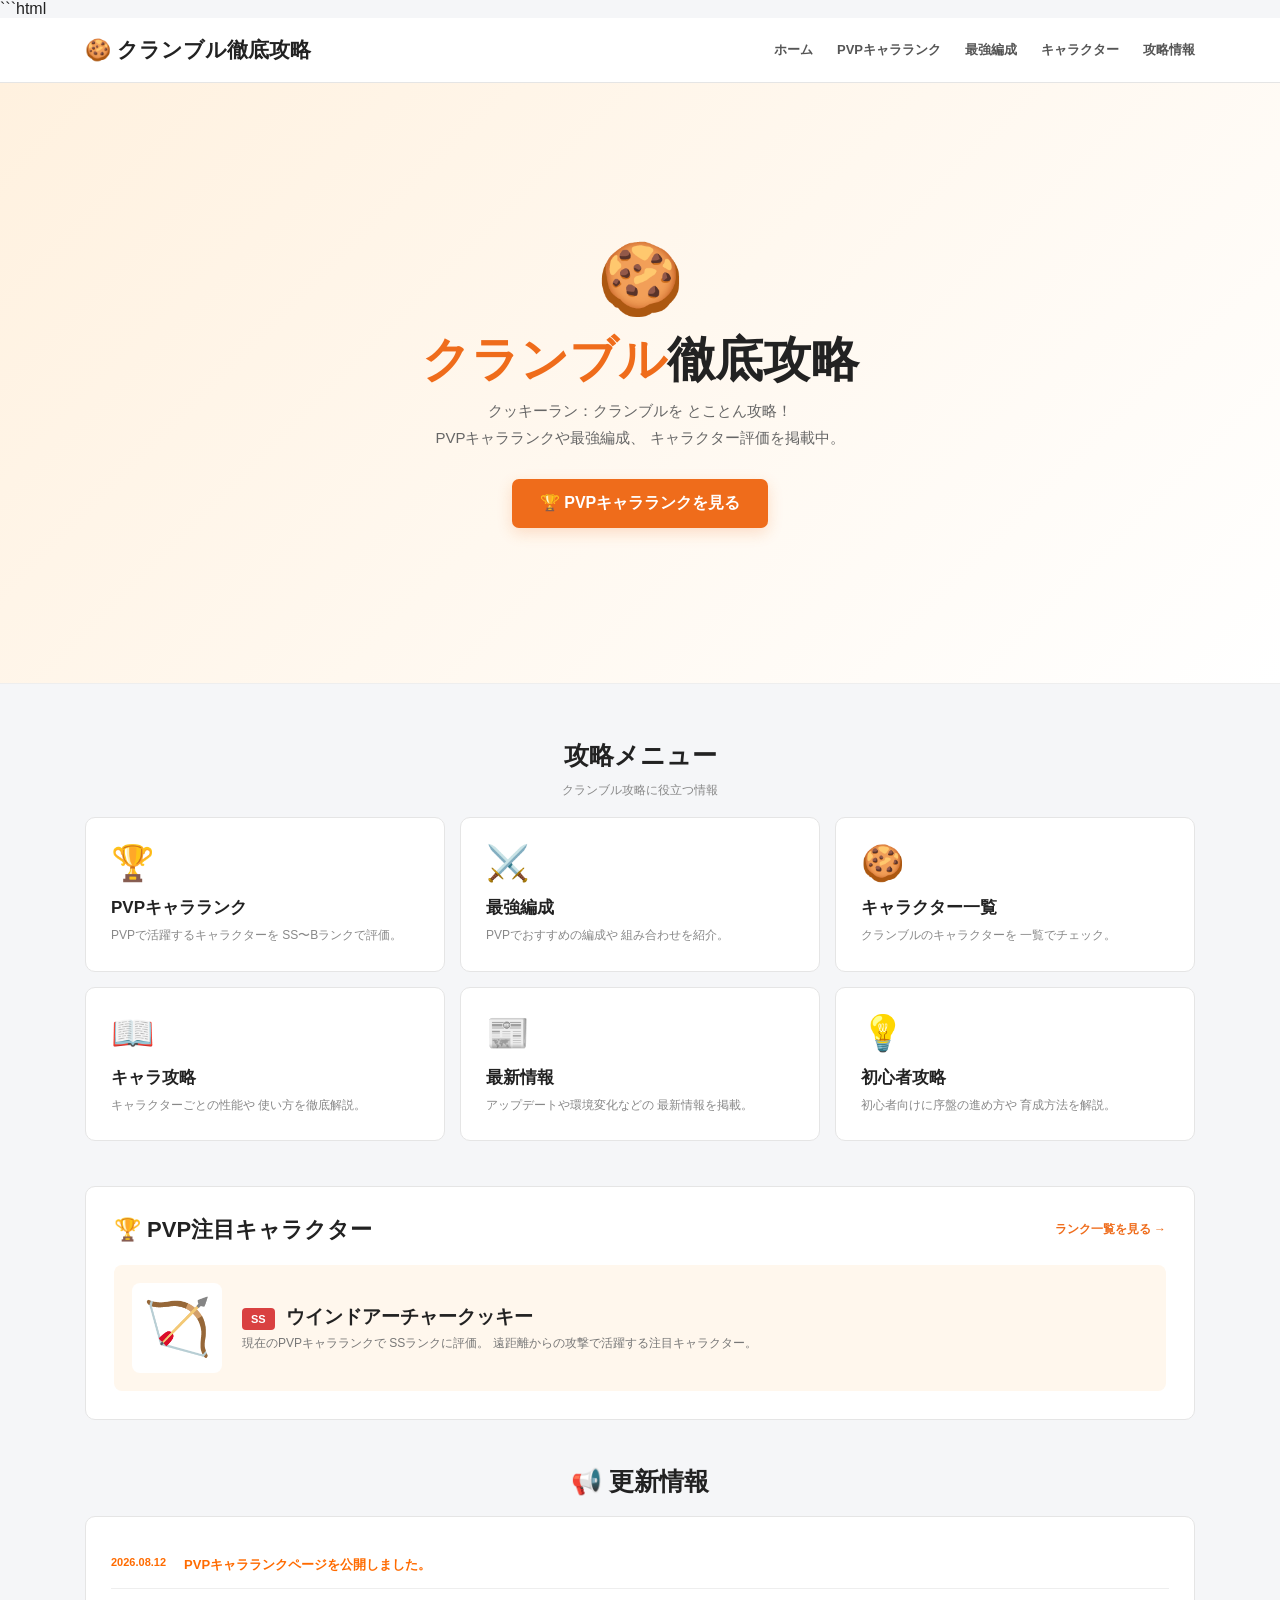
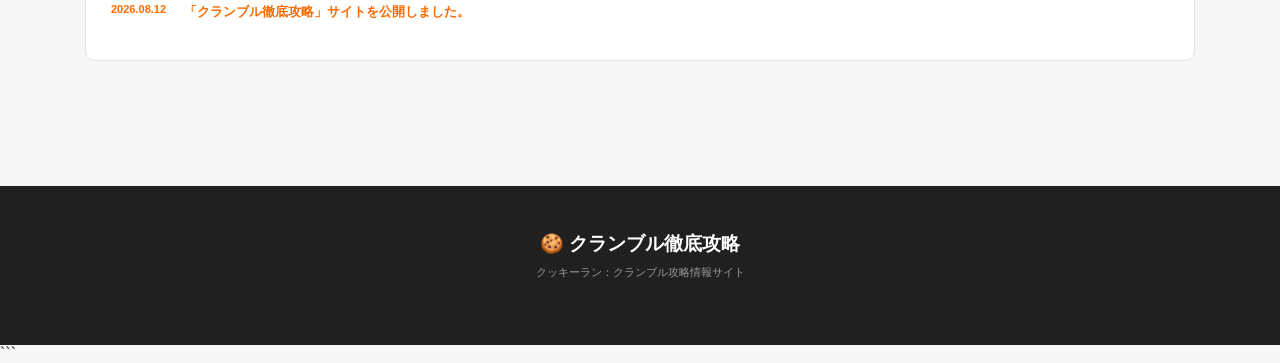
==== index.html @ 47c1caaa "Update index.html" ====
```html
<!DOCTYPE html>
<html lang="ja">

<head>
    <meta charset="UTF-8">

    <meta name="viewport"
          content="width=device-width, initial-scale=1.0">

    <title>クランブル徹底攻略 | クッキーラン：クランブル攻略サイト</title>

    <meta name="description"
          content="クッキーラン：クランブルの最新攻略情報、PVPキャラランク、キャラクター評価、最強編成を掲載する攻略サイトです。">

    <link rel="stylesheet" href="ranking.css">

    <style>

        * {
            margin: 0;
            padding: 0;
            box-sizing: border-box;
        }

        body {
            font-family:
                -apple-system,
                BlinkMacSystemFont,
                "Hiragino Kaku Gothic ProN",
                "Yu Gothic",
                sans-serif;

            background: #f5f6f8;
            color: #222;
        }


        /* =====================
           ヘッダー
        ===================== */

        header {
            background: white;

            border-bottom: 1px solid #e5e5e5;

            position: sticky;
            top: 0;

            z-index: 100;
        }

        .header-inner {
            max-width: 1150px;

            margin: auto;

            padding: 18px 20px;

            display: flex;

            align-items: center;

            justify-content: space-between;
        }

        .logo {
            color: #222;

            text-decoration: none;

            font-size: 21px;

            font-weight: 900;
        }

        nav {
            display: flex;

            gap: 24px;
        }

        nav a {
            color: #555;

            text-decoration: none;

            font-size: 13px;

            font-weight: bold;
        }

        nav a:hover {
            color: #ef6c1b;
        }


        /* =====================
           ヒーロー
        ===================== */

        .hero {
            background:
                linear-gradient(
                    135deg,
                    #fff1df,
                    #ffffff
                );

            border-bottom: 1px solid #eee;
        }

        .hero-inner {
            max-width: 1150px;

            margin: auto;

            padding: 75px 20px;

            text-align: center;
        }

        .hero-icon {
            font-size: 70px;

            margin-bottom: 15px;
        }

        .hero h1 {
            font-size: 48px;

            margin-bottom: 12px;
        }

        .hero h1 span {
            color: #ef6c1b;
        }

        .hero p {
            color: #666;

            line-height: 1.8;

            font-size: 15px;
        }

        .hero-button {
            display: inline-block;

            margin-top: 28px;

            padding: 14px 28px;

            background: #ef6c1b;

            color: white;

            border-radius: 7px;

            text-decoration: none;

            font-weight: bold;

            box-shadow:
                0 5px 15px rgba(239,108,27,.2);
        }

        .hero-button:hover {
            opacity: .9;
        }


        /* =====================
           メイン
        ===================== */

        main {
            max-width: 1150px;

            margin: auto;

            padding: 45px 20px 80px;
        }


        .section-title {
            margin-bottom: 18px;
        }

        .section-title h2 {
            font-size: 25px;
        }

        .section-title p {
            color: #888;

            font-size: 12px;

            margin-top: 5px;
        }


        /* =====================
           メニュー
        ===================== */

        .menu-grid {
            display: grid;

            grid-template-columns:
                repeat(3, 1fr);

            gap: 15px;

            margin-bottom: 45px;
        }

        .menu-card {
            background: white;

            border: 1px solid #e5e5e5;

            border-radius: 10px;

            padding: 25px;

            text-decoration: none;

            color: #222;

            transition: .2s;
        }

        .menu-card:hover {
            transform: translateY(-3px);

            box-shadow:
                0 10px 25px rgba(0,0,0,.08);
        }

        .menu-icon {
            font-size: 35px;

            margin-bottom: 12px;
        }

        .menu-card h3 {
            font-size: 17px;

            margin-bottom: 7px;
        }

        .menu-card p {
            color: #888;

            font-size: 12px;

            line-height: 1.6;
        }


        /* =====================
           PVPおすすめ
        ===================== */

        .pvp-box {
            background: white;

            border: 1px solid #e5e5e5;

            border-radius: 10px;

            padding: 28px;

            margin-bottom: 45px;
        }

        .pvp-header {
            display: flex;

            justify-content: space-between;

            align-items: center;

            margin-bottom: 20px;
        }

        .pvp-header h2 {
            font-size: 22px;
        }

        .pvp-link {
            color: #ef6c1b;

            text-decoration: none;

            font-size: 12px;

            font-weight: bold;
        }

        .pvp-character {
            display: flex;

            align-items: center;

            gap: 20px;

            padding: 18px;

            background: #fff7ed;

            border-radius: 8px;
        }

        .pvp-character-icon {
            width: 90px;
            height: 90px;

            display: flex;

            align-items: center;
            justify-content: center;

            background: white;

            border-radius: 8px;

            font-size: 55px;
        }

        .pvp-character h3 {
            margin-bottom: 5px;
        }

        .ss-badge {
            display: inline-block;

            padding: 5px 9px;

            margin-right: 6px;

            background: #d94141;

            color: white;

            border-radius: 4px;

            font-size: 11px;

            font-weight: 900;
        }

        .pvp-character p {
            color: #777;

            font-size: 12px;
        }


        /* =====================
           お知らせ
        ===================== */

        .news {
            background: white;

            border: 1px solid #e5e5e5;

            border-radius: 10px;

            padding: 25px;

            margin-bottom: 45px;
        }

        .news-item {
            display: flex;

            gap: 18px;

            padding: 14px 0;

            border-bottom: 1px solid #eee;
        }

        .news-item:last-child {
            border-bottom: none;
        }

        .news-date {
            color: #999;

            font-size: 11px;

            white-space: nowrap;
        }

        .news-text {
            font-size: 13px;
        }


        /* =====================
           フッター
        ===================== */

        footer {
            background: #202020;

            color: white;

            text-align: center;

            padding: 45px 20px;
        }

        footer h2 {
            font-size: 19px;

            margin-bottom: 8px;
        }

        footer p {
            color: #999;

            font-size: 11px;
        }


        /* =====================
           スマホ
        ===================== */

        @media (max-width: 700px) {

            .header-inner {
                flex-direction: column;

                gap: 14px;
            }

            nav {
                width: 100%;

                overflow-x: auto;

                white-space: nowrap;

                gap: 18px;
            }

            .hero-inner {
                padding: 55px 20px;
            }

            .hero h1 {
                font-size: 34px;
            }

            .menu-grid {
                grid-template-columns: 1fr;
            }

            .pvp-character {
                padding: 15px;
            }

            .news-item {
                flex-direction: column;

                gap: 5px;
            }
        }

    </style>

</head>


<body>


<!-- =====================
     ヘッダー
===================== -->

<header>

    <div class="header-inner">

        <a href="index.html"
           class="logo">

            🍪 クランブル徹底攻略

        </a>


        <nav>

            <a href="index.html">
                ホーム
            </a>

            <a href="ranking.html">
                PVPキャラランク
            </a>

            <a href="#">
                最強編成
            </a>

            <a href="#">
                キャラクター
            </a>

            <a href="#">
                攻略情報
            </a>

        </nav>

    </div>

</header>



<!-- =====================
     ヒーロー
===================== -->

<section class="hero">

    <div class="hero-inner">

        <div class="hero-icon">
            🍪
        </div>

        <h1>
            <span>クランブル</span>徹底攻略
        </h1>

        <p>
            クッキーラン：クランブルを
            とことん攻略！<br>
            PVPキャラランクや最強編成、
            キャラクター評価を掲載中。
        </p>

        <a
            href="ranking.html"
            class="hero-button">

            🏆 PVPキャラランクを見る

        </a>

    </div>

</section>



<main>


    <!-- =====================
         攻略メニュー
    ===================== -->

    <div class="section-title">

        <h2>
            攻略メニュー
        </h2>

        <p>
            クランブル攻略に役立つ情報
        </p>

    </div>


    <div class="menu-grid">


        <a
            href="ranking.html"
            class="menu-card">

            <div class="menu-icon">
                🏆
            </div>

            <h3>
                PVPキャラランク
            </h3>

            <p>
                PVPで活躍するキャラクターを
                SS〜Bランクで評価。
            </p>

        </a>


        <a
            href="#"
            class="menu-card">

            <div class="menu-icon">
                ⚔️
            </div>

            <h3>
                最強編成
            </h3>

            <p>
                PVPでおすすめの編成や
                組み合わせを紹介。
            </p>

        </a>


        <a
            href="#"
            class="menu-card">

            <div class="menu-icon">
                🍪
            </div>

            <h3>
                キャラクター一覧
            </h3>

            <p>
                クランブルのキャラクターを
                一覧でチェック。
            </p>

        </a>


        <a
            href="#"
            class="menu-card">

            <div class="menu-icon">
                📖
            </div>

            <h3>
                キャラ攻略
            </h3>

            <p>
                キャラクターごとの性能や
                使い方を徹底解説。
            </p>

        </a>


        <a
            href="#"
            class="menu-card">

            <div class="menu-icon">
                📰
            </div>

            <h3>
                最新情報
            </h3>

            <p>
                アップデートや環境変化などの
                最新情報を掲載。
            </p>

        </a>


        <a
            href="#"
            class="menu-card">

            <div class="menu-icon">
                💡
            </div>

            <h3>
                初心者攻略
            </h3>

            <p>
                初心者向けに序盤の進め方や
                育成方法を解説。
            </p>

        </a>


    </div>



    <!-- =====================
         PVP注目キャラ
    ===================== -->

    <div class="pvp-box">

        <div class="pvp-header">

            <h2>
                🏆 PVP注目キャラクター
            </h2>

            <a
                href="ranking.html"
                class="pvp-link">

                ランク一覧を見る →

            </a>

        </div>


        <div class="pvp-character">


            <div class="pvp-character-icon">

                🏹

            </div>


            <div>

                <h3>

                    <span class="ss-badge">
                        SS
                    </span>

                    ウインドアーチャークッキー

                </h3>

                <p>
                    現在のPVPキャラランクで
                    SSランクに評価。
                    遠距離からの攻撃で活躍する注目キャラクター。
                </p>

            </div>

        </div>

    </div>



    <!-- =====================
         お知らせ
    ===================== -->

    <div class="section-title">

        <h2>
            📢 更新情報
        </h2>

    </div>


    <div class="news">


        <div class="news-item">

            <span class="news-date">
                2026.08.12
            </span>

            <span class="news-text">
                PVPキャラランクページを公開しました。
            </span>

        </div>


        <div class="news-item">

            <span class="news-date">
                2026.08.12
            </span>

            <span class="news-text">
                「クランブル徹底攻略」サイトを公開しました。
            </span>

        </div>


    </div>


</main>



<!-- =====================
     フッター
===================== -->

<footer>

    <h2>
        🍪 クランブル徹底攻略
    </h2>

    <p>
        クッキーラン：クランブル攻略情報サイト
    </p>

</footer>


</body>

</html>
```
---- ranking.css ----
* {
    margin: 0;
    padding: 0;
    box-sizing: border-box;
}

html {
    scroll-behavior: smooth;
}

body {
    font-family:
        -apple-system,
        BlinkMacSystemFont,
        "Hiragino Kaku Gothic ProN",
        "Yu Gothic",
        sans-serif;

    color: #333;
    background: #fff;
}


/* =========================
   HEADER
========================= */

.header {
    position: sticky;
    top: 0;
    z-index: 100;

    display: flex;
    justify-content: space-between;
    align-items: center;

    padding: 18px 7%;

    background: rgba(255,255,255,0.95);
    border-bottom: 1px solid #eee;
}

.logo {
    font-size: 22px;
    font-weight: 900;
}

nav {
    display: flex;
    gap: 25px;
}

nav a {
    color: #333;
    text-decoration: none;
    font-weight: bold;
    transition: 0.2s;
}

nav a:hover {
    color: #ff7a00;
}


/* =========================
   HERO
========================= */

.hero {
    min-height: 600px;

    display: flex;
    align-items: center;

    padding: 80px 10%;

    background:
        linear-gradient(
            135deg,
            #fff2d9,
            #ffe0b5
        );
}

.hero-content {
    max-width: 700px;
}

.sub-title {
    color: #ff6b00;
    font-weight: bold;
    letter-spacing: 3px;
    margin-bottom: 15px;
}

.hero h1 {
    font-size: clamp(50px, 8vw, 90px);
    line-height: 1.05;
    margin-bottom: 25px;
}

.hero h1 span {
    color: #ff6b00;
}

.hero p {
    font-size: 18px;
    line-height: 1.8;
}

.button {
    display: inline-block;

    margin-top: 30px;
    padding: 15px 30px;

    background: #ff6b00;
    color: white;

    border-radius: 50px;

    text-decoration: none;
    font-weight: bold;

    transition: 0.25s;
}

.button:hover {
    transform: translateY(-3px);
}


/* =========================
   SECTION
========================= */

.section {
    padding: 100px 8%;
}

.section-title {
    text-align: center;
    margin-bottom: 50px;
}

.section-title span {
    color: #ff6b00;
    font-weight: bold;
    letter-spacing: 2px;
}

.section-title h2 {
    font-size: 42px;
    margin: 10px 0;
}


/* =========================
   CHARACTER RANKING
========================= */

.ranking-grid {
    max-width: 1100px;
    margin: auto;

    display: grid;
    grid-template-columns:
        repeat(3, 1fr);

    gap: 25px;
}

.character-card {
    position: relative;

    padding: 30px;

    background: white;

    border-radius: 20px;

    box-shadow:
        0 10px 30px rgba(0,0,0,0.08);

    text-align: center;

    transition: 0.25s;
}

.character-card:hover {
    transform: translateY(-7px);
}

.rank {
    position: absolute;
    top: 15px;
    left: 15px;

    padding: 7px 12px;

    background: #ff6b00;
    color: white;

    border-radius: 10px;

    font-weight: bold;
}

.character-icon {
    width: 130px;
    height: 130px;

    margin: 10px auto 20px;

    display: flex;
    justify-content: center;
    align-items: center;

    background: #fff3df;

    border-radius: 50%;

    font-size: 65px;
}

.character-card h3 {
    font-size: 23px;
    margin-bottom: 12px;
}

.character-card p {
    line-height: 1.7;
    color: #666;
}

.role {
    display: inline-block;

    margin-top: 20px;
    padding: 6px 14px;

    border-radius: 20px;

    background: #fff0df;
    color: #ff6b00;

    font-size: 13px;
    font-weight: bold;
}


/* =========================
   DARK SECTION
========================= */

.dark {
    background: #211c18;
    color: white;
}

.team-box {
    max-width: 800px;
    margin: auto;

    display: flex;
    justify-content: center;
    gap: 15px;
}

.team-member {
    width: 120px;
    height: 120px;

    display: flex;
    justify-content: center;
    align-items: center;

    background: #3a3029;

    border-radius: 20px;

    font-size: 55px;

    border: 2px solid #ff9b4a;
}

.team-description {
    max-width: 700px;

    margin: 30px auto 0;

    text-align: center;

    line-height: 1.8;
}


/* =========================
   NEWS
========================= */

.news-list {
    max-width: 900px;
    margin: auto;
}

.news {
    padding: 20px 0;

    border-bottom: 1px solid #ddd;
}

.news span {
    color: #ff6b00;
    font-weight: bold;
}

.news h3 {
    margin-top: 8px;
}


/* =========================
   FOOTER
========================= */

footer {
    padding: 50px 20px;

    text-align: center;

    background: #111;
    color: white;
}

.footer-logo {
    font-size: 24px;
    font-weight: bold;
    margin-bottom: 10px;
}

footer p {
    color: #aaa;
    margin-bottom: 20px;
}


/* =========================
   MOBILE
========================= */

@media (max-width: 700px) {

    .header {
        flex-direction: column;
        gap: 15px;
    }

    nav {
        gap: 12px;
        font-size: 13px;
    }

    .hero {
        min-height: 500px;
        padding: 60px 7%;
    }

    .ranking-grid {
        grid-template-columns: 1fr;
    }

    .team-box {
        flex-wrap: wrap;
    }

    .section-title h2 {
        font-size: 32px;
    }
}
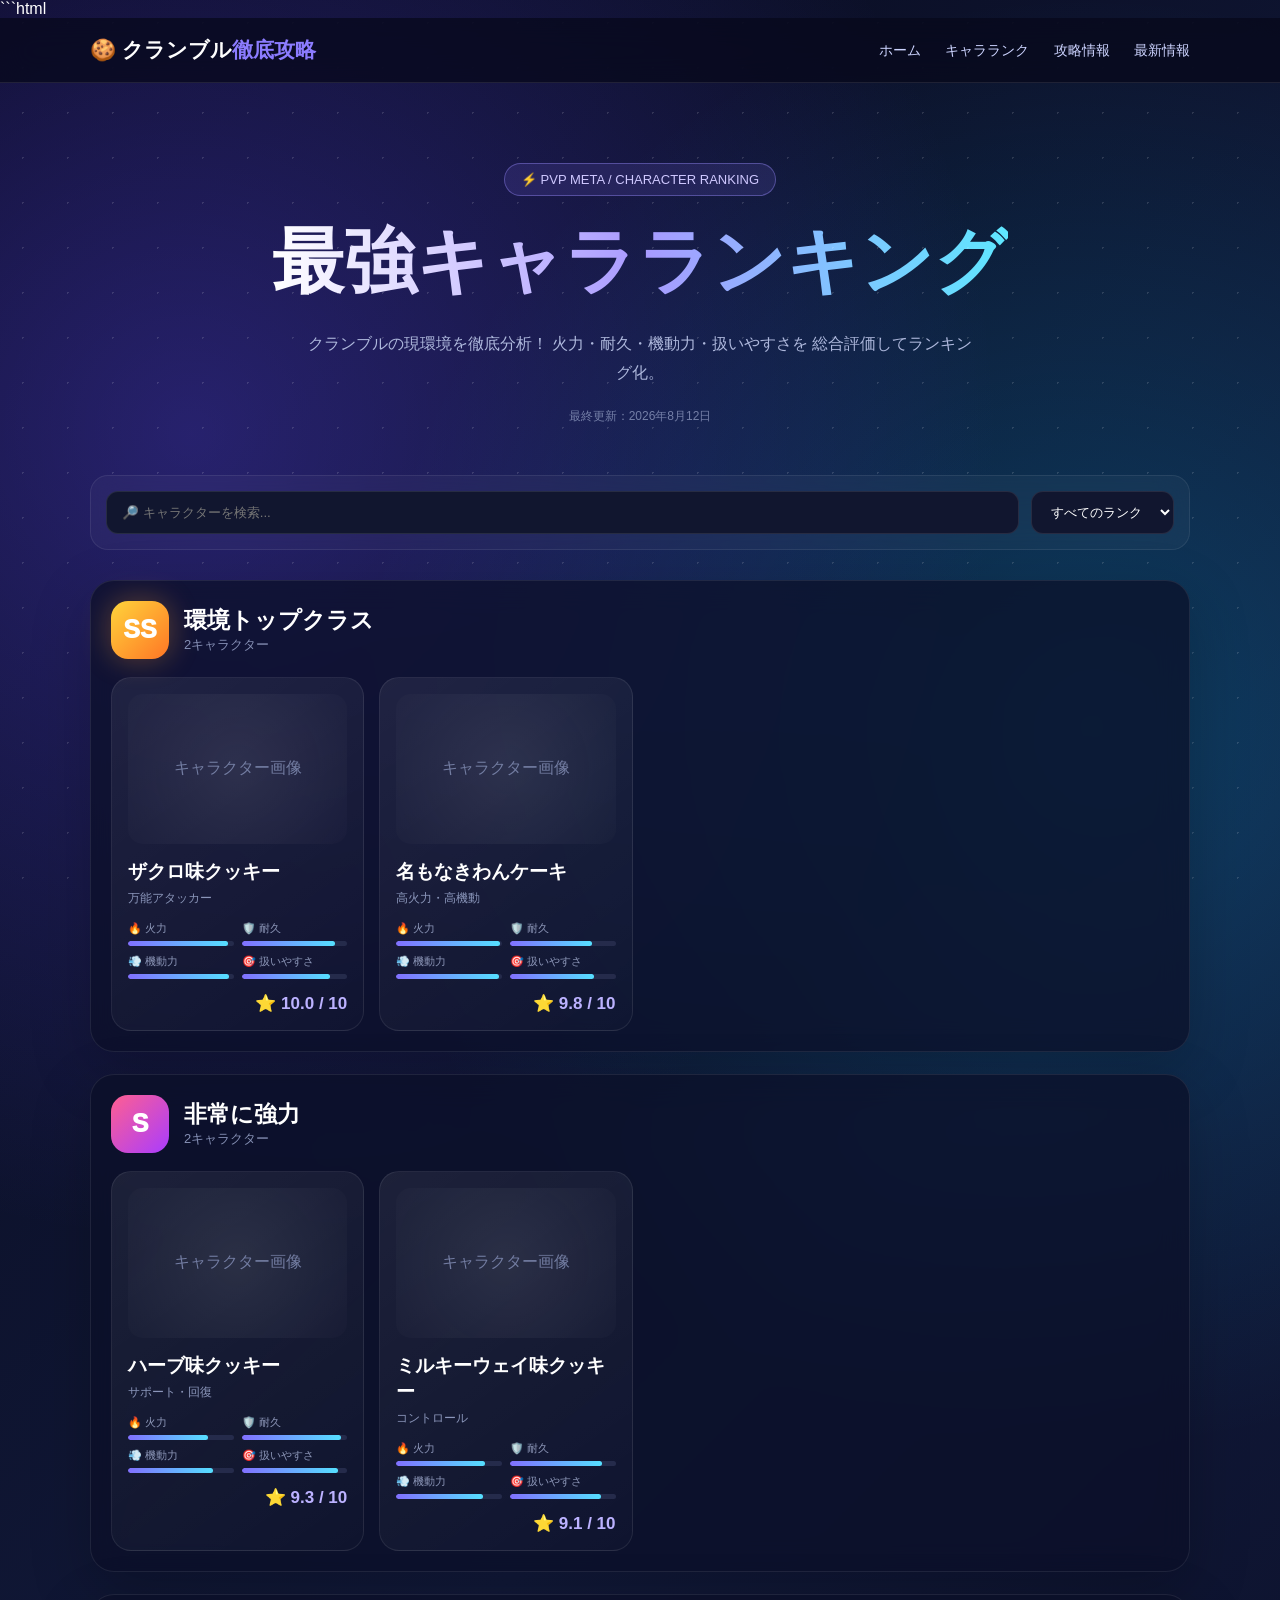
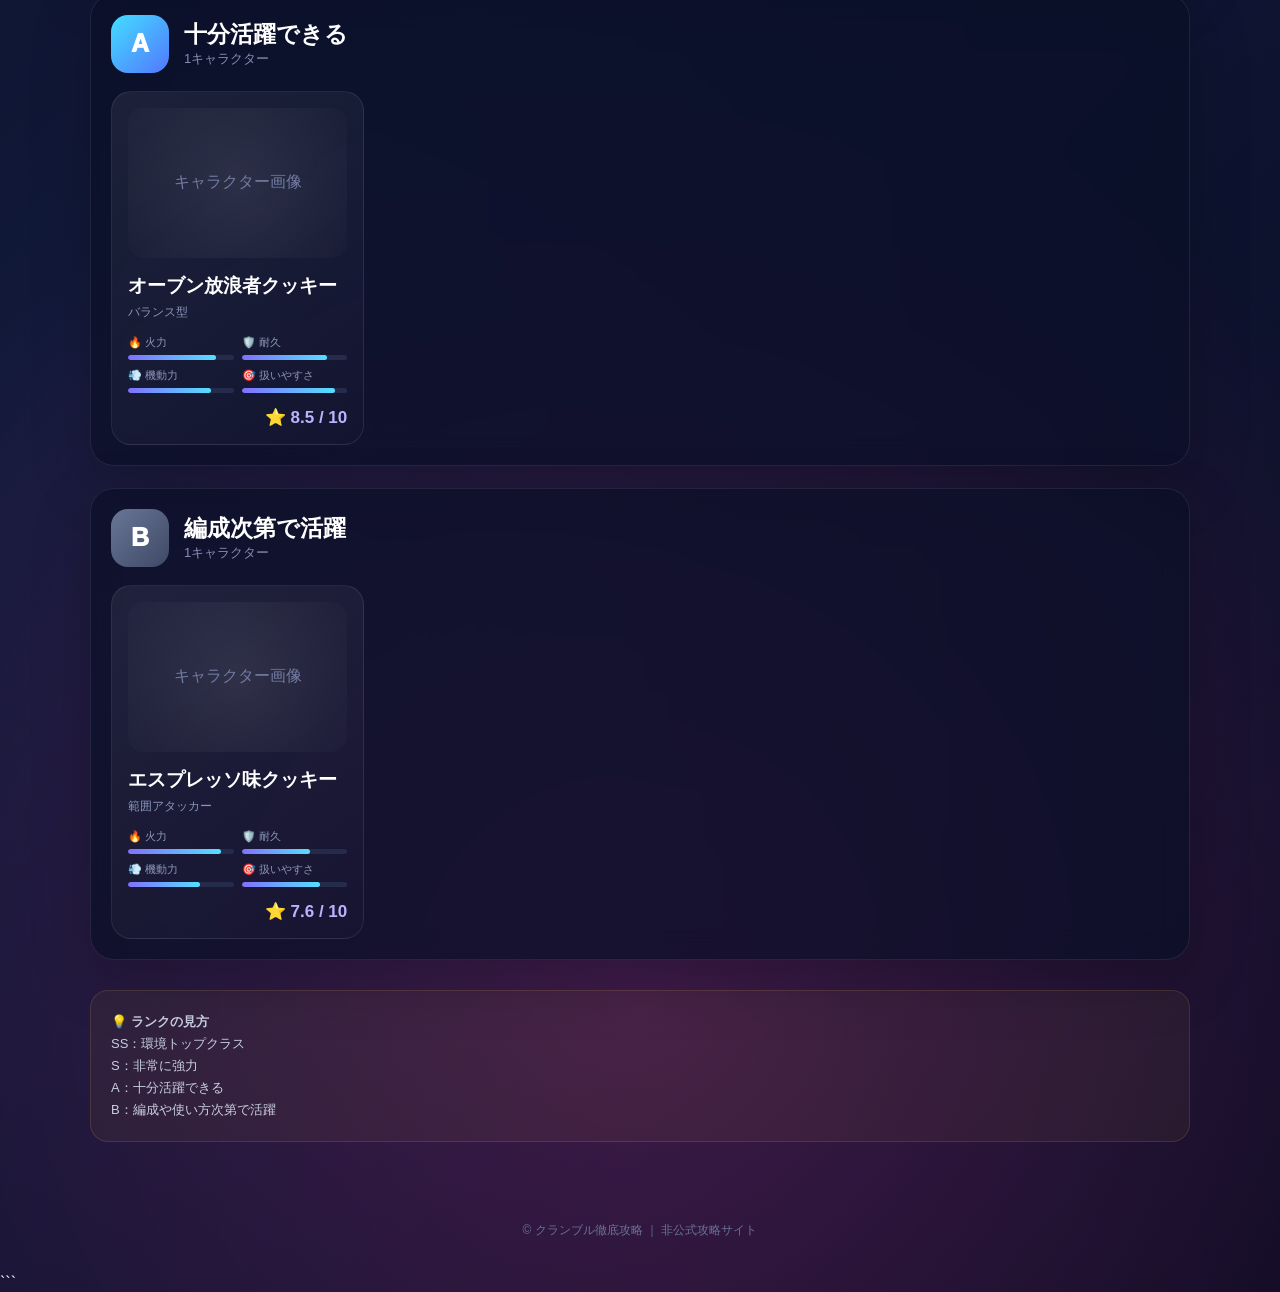
==== commit 28536e79: "Update index.html" ====
--- a/index.html
+++ b/index.html
@@ -1,844 +1,771 @@
 ```html
 <!DOCTYPE html>
 <html lang="ja">
-
 <head>
-    <meta charset="UTF-8">
-
-    <meta name="viewport"
-          content="width=device-width, initial-scale=1.0">
-
-    <title>クランブル徹底攻略 | クッキーラン：クランブル攻略サイト</title>
-
-    <meta name="description"
-          content="クッキーラン：クランブルの最新攻略情報、PVPキャラランク、キャラクター評価、最強編成を掲載する攻略サイトです。">
-
-    <link rel="stylesheet" href="ranking.css">
-
-    <style>
-
-        * {
-            margin: 0;
-            padding: 0;
-            box-sizing: border-box;
-        }
-
-        body {
-            font-family:
-                -apple-system,
-                BlinkMacSystemFont,
-                "Hiragino Kaku Gothic ProN",
-                "Yu Gothic",
-                sans-serif;
-
-            background: #f5f6f8;
-            color: #222;
-        }
-
-
-        /* =====================
-           ヘッダー
-        ===================== */
-
-        header {
-            background: white;
-
-            border-bottom: 1px solid #e5e5e5;
-
-            position: sticky;
-            top: 0;
-
-            z-index: 100;
-        }
-
-        .header-inner {
-            max-width: 1150px;
-
-            margin: auto;
-
-            padding: 18px 20px;
-
-            display: flex;
-
-            align-items: center;
-
-            justify-content: space-between;
-        }
-
-        .logo {
-            color: #222;
-
-            text-decoration: none;
-
-            font-size: 21px;
-
-            font-weight: 900;
-        }
-
-        nav {
-            display: flex;
-
-            gap: 24px;
-        }
-
-        nav a {
-            color: #555;
-
-            text-decoration: none;
-
-            font-size: 13px;
-
-            font-weight: bold;
-        }
-
-        nav a:hover {
-            color: #ef6c1b;
-        }
-
-
-        /* =====================
-           ヒーロー
-        ===================== */
-
-        .hero {
-            background:
-                linear-gradient(
-                    135deg,
-                    #fff1df,
-                    #ffffff
-                );
-
-            border-bottom: 1px solid #eee;
-        }
-
-        .hero-inner {
-            max-width: 1150px;
-
-            margin: auto;
-
-            padding: 75px 20px;
-
-            text-align: center;
-        }
-
-        .hero-icon {
-            font-size: 70px;
-
-            margin-bottom: 15px;
-        }
-
-        .hero h1 {
-            font-size: 48px;
-
-            margin-bottom: 12px;
-        }
-
-        .hero h1 span {
-            color: #ef6c1b;
-        }
-
-        .hero p {
-            color: #666;
-
-            line-height: 1.8;
-
-            font-size: 15px;
-        }
-
-        .hero-button {
-            display: inline-block;
-
-            margin-top: 28px;
-
-            padding: 14px 28px;
-
-            background: #ef6c1b;
-
-            color: white;
-
-            border-radius: 7px;
-
-            text-decoration: none;
-
-            font-weight: bold;
-
-            box-shadow:
-                0 5px 15px rgba(239,108,27,.2);
-        }
-
-        .hero-button:hover {
-            opacity: .9;
-        }
-
-
-        /* =====================
-           メイン
-        ===================== */
-
-        main {
-            max-width: 1150px;
-
-            margin: auto;
-
-            padding: 45px 20px 80px;
-        }
-
-
-        .section-title {
-            margin-bottom: 18px;
-        }
-
-        .section-title h2 {
-            font-size: 25px;
-        }
-
-        .section-title p {
-            color: #888;
-
-            font-size: 12px;
-
-            margin-top: 5px;
-        }
-
-
-        /* =====================
-           メニュー
-        ===================== */
-
-        .menu-grid {
-            display: grid;
-
-            grid-template-columns:
-                repeat(3, 1fr);
-
-            gap: 15px;
-
-            margin-bottom: 45px;
-        }
-
-        .menu-card {
-            background: white;
-
-            border: 1px solid #e5e5e5;
-
-            border-radius: 10px;
-
-            padding: 25px;
-
-            text-decoration: none;
-
-            color: #222;
-
-            transition: .2s;
-        }
-
-        .menu-card:hover {
-            transform: translateY(-3px);
-
-            box-shadow:
-                0 10px 25px rgba(0,0,0,.08);
-        }
-
-        .menu-icon {
-            font-size: 35px;
-
-            margin-bottom: 12px;
-        }
-
-        .menu-card h3 {
-            font-size: 17px;
-
-            margin-bottom: 7px;
-        }
-
-        .menu-card p {
-            color: #888;
-
-            font-size: 12px;
-
-            line-height: 1.6;
-        }
-
-
-        /* =====================
-           PVPおすすめ
-        ===================== */
-
-        .pvp-box {
-            background: white;
-
-            border: 1px solid #e5e5e5;
-
-            border-radius: 10px;
-
-            padding: 28px;
-
-            margin-bottom: 45px;
-        }
-
-        .pvp-header {
-            display: flex;
-
-            justify-content: space-between;
-
-            align-items: center;
-
-            margin-bottom: 20px;
-        }
-
-        .pvp-header h2 {
-            font-size: 22px;
-        }
-
-        .pvp-link {
-            color: #ef6c1b;
-
-            text-decoration: none;
-
-            font-size: 12px;
-
-            font-weight: bold;
-        }
-
-        .pvp-character {
-            display: flex;
-
-            align-items: center;
-
-            gap: 20px;
-
-            padding: 18px;
-
-            background: #fff7ed;
-
-            border-radius: 8px;
-        }
-
-        .pvp-character-icon {
-            width: 90px;
-            height: 90px;
-
-            display: flex;
-
-            align-items: center;
-            justify-content: center;
-
-            background: white;
-
-            border-radius: 8px;
-
-            font-size: 55px;
-        }
-
-        .pvp-character h3 {
-            margin-bottom: 5px;
-        }
-
-        .ss-badge {
-            display: inline-block;
-
-            padding: 5px 9px;
-
-            margin-right: 6px;
-
-            background: #d94141;
-
-            color: white;
-
-            border-radius: 4px;
-
-            font-size: 11px;
-
-            font-weight: 900;
-        }
-
-        .pvp-character p {
-            color: #777;
-
-            font-size: 12px;
-        }
-
-
-        /* =====================
-           お知らせ
-        ===================== */
-
-        .news {
-            background: white;
-
-            border: 1px solid #e5e5e5;
-
-            border-radius: 10px;
-
-            padding: 25px;
-
-            margin-bottom: 45px;
-        }
-
-        .news-item {
-            display: flex;
-
-            gap: 18px;
-
-            padding: 14px 0;
-
-            border-bottom: 1px solid #eee;
-        }
-
-        .news-item:last-child {
-            border-bottom: none;
-        }
-
-        .news-date {
-            color: #999;
-
-            font-size: 11px;
-
-            white-space: nowrap;
-        }
-
-        .news-text {
-            font-size: 13px;
-        }
-
-
-        /* =====================
-           フッター
-        ===================== */
-
-        footer {
-            background: #202020;
-
-            color: white;
-
-            text-align: center;
-
-            padding: 45px 20px;
-        }
-
-        footer h2 {
-            font-size: 19px;
-
-            margin-bottom: 8px;
-        }
-
-        footer p {
-            color: #999;
-
-            font-size: 11px;
-        }
-
-
-        /* =====================
-           スマホ
-        ===================== */
-
-        @media (max-width: 700px) {
-
-            .header-inner {
-                flex-direction: column;
-
-                gap: 14px;
-            }
-
-            nav {
-                width: 100%;
-
-                overflow-x: auto;
-
-                white-space: nowrap;
-
-                gap: 18px;
-            }
-
-            .hero-inner {
-                padding: 55px 20px;
-            }
-
-            .hero h1 {
-                font-size: 34px;
-            }
-
-            .menu-grid {
-                grid-template-columns: 1fr;
-            }
-
-            .pvp-character {
-                padding: 15px;
-            }
-
-            .news-item {
-                flex-direction: column;
-
-                gap: 5px;
-            }
-        }
-
-    </style>
-
+<meta charset="UTF-8">
+<meta name="viewport" content="width=device-width, initial-scale=1.0">
+
+<title>クランブル徹底攻略｜キャラランク</title>
+
+<style>
+* {
+  box-sizing: border-box;
+  margin: 0;
+  padding: 0;
+}
+
+body {
+  font-family:
+    -apple-system,
+    BlinkMacSystemFont,
+    "Noto Sans JP",
+    sans-serif;
+
+  color: white;
+  min-height: 100vh;
+
+  background:
+    radial-gradient(circle at 15% 15%, #6048ff55, transparent 30%),
+    radial-gradient(circle at 85% 25%, #00c8ff35, transparent 30%),
+    radial-gradient(circle at 50% 90%, #ff3db735, transparent 35%),
+    linear-gradient(135deg, #07091b, #121a3b, #080b20);
+
+  overflow-x: hidden;
+}
+
+/* キラキラ背景 */
+body::before {
+  content: "";
+  position: fixed;
+  inset: 0;
+
+  background-image:
+    radial-gradient(circle, #ffffff88 1px, transparent 1px);
+
+  background-size: 45px 45px;
+  opacity: .25;
+
+  pointer-events: none;
+}
+
+/* ヘッダー */
+
+header {
+  position: sticky;
+  top: 0;
+  z-index: 100;
+
+  padding: 18px 0;
+
+  background: rgba(7, 9, 27, .75);
+  backdrop-filter: blur(15px);
+
+  border-bottom: 1px solid #ffffff18;
+}
+
+.container {
+  width: min(1100px, 92%);
+  margin: auto;
+}
+
+.nav {
+  display: flex;
+  justify-content: space-between;
+  align-items: center;
+}
+
+.logo {
+  font-size: 21px;
+  font-weight: 900;
+}
+
+.logo span {
+  color: #8c7cff;
+}
+
+nav a {
+  color: #cdd4ff;
+  text-decoration: none;
+  margin-left: 20px;
+  font-size: 14px;
+}
+
+nav a:hover {
+  color: white;
+}
+
+/* ヒーロー */
+
+.hero {
+  text-align: center;
+  padding: 80px 20px 50px;
+}
+
+.badge {
+  display: inline-block;
+
+  padding: 8px 16px;
+  margin-bottom: 18px;
+
+  border-radius: 999px;
+
+  background: #8c7cff22;
+  border: 1px solid #9b8dff66;
+
+  color: #cfc8ff;
+  font-size: 13px;
+}
+
+h1 {
+  font-size: clamp(40px, 7vw, 72px);
+  font-weight: 950;
+}
+
+.gradient {
+  background:
+    linear-gradient(
+      90deg,
+      white,
+      #a99aff,
+      #5ee7ff
+    );
+
+  -webkit-background-clip: text;
+  color: transparent;
+}
+
+.hero p {
+  max-width: 680px;
+  margin: 20px auto;
+
+  color: #aeb8dc;
+  line-height: 1.8;
+}
+
+.update {
+  color: #747fa7;
+  font-size: 12px;
+}
+
+/* 検索 */
+
+.controls {
+  display: flex;
+  gap: 12px;
+  flex-wrap: wrap;
+
+  padding: 15px;
+  margin-bottom: 30px;
+
+  background: #ffffff09;
+  border: 1px solid #ffffff14;
+  border-radius: 18px;
+
+  backdrop-filter: blur(15px);
+}
+
+input,
+select {
+  padding: 12px 15px;
+
+  border-radius: 12px;
+  border: 1px solid #ffffff18;
+
+  background: #11162f;
+  color: white;
+
+  outline: none;
+}
+
+input {
+  flex: 1;
+  min-width: 200px;
+}
+
+/* ランク */
+
+.rank {
+  padding: 20px;
+  margin-bottom: 22px;
+
+  border-radius: 24px;
+
+  background: #0c1028bb;
+  border: 1px solid #ffffff15;
+
+  backdrop-filter: blur(15px);
+
+  box-shadow:
+    0 20px 60px #00000035;
+}
+
+.rank-title {
+  display: flex;
+  align-items: center;
+  gap: 15px;
+
+  margin-bottom: 18px;
+}
+
+.rank-icon {
+  width: 58px;
+  height: 58px;
+
+  display: grid;
+  place-items: center;
+
+  border-radius: 17px;
+
+  font-size: 25px;
+  font-weight: 1000;
+}
+
+.SS .rank-icon {
+  background: linear-gradient(135deg, #ffd43b, #ff7625);
+  box-shadow: 0 0 30px #ff9f3055;
+}
+
+.S .rank-icon {
+  background: linear-gradient(135deg, #ff5f91, #a93cff);
+}
+
+.A .rank-icon {
+  background: linear-gradient(135deg, #44ddff, #5278ff);
+}
+
+.B .rank-icon {
+  background: linear-gradient(135deg, #687695, #3f4967);
+}
+
+.rank-title h2 {
+  font-size: 23px;
+}
+
+.rank-title p {
+  color: #858fb4;
+  font-size: 13px;
+}
+
+/* キャラカード */
+
+.cards {
+  display: grid;
+
+  grid-template-columns:
+    repeat(auto-fill, minmax(240px, 1fr));
+
+  gap: 15px;
+}
+
+.card {
+  position: relative;
+
+  overflow: hidden;
+
+  padding: 16px;
+
+  border-radius: 20px;
+
+  background:
+    linear-gradient(
+      145deg,
+      #ffffff12,
+      #ffffff04
+    );
+
+  border: 1px solid #ffffff14;
+
+  transition: .25s;
+}
+
+.card:hover {
+  transform: translateY(-6px);
+
+  border-color: #9585ff88;
+
+  box-shadow:
+    0 15px 40px #5745c944;
+}
+
+/* キャラ画像 */
+
+.character-image {
+  height: 150px;
+
+  margin-bottom: 15px;
+
+  border-radius: 15px;
+
+  display: grid;
+  place-items: center;
+
+  color: #737da2;
+
+  background:
+    radial-gradient(
+      circle at center,
+      #ffffff15,
+      #ffffff03
+    );
+}
+
+.character-image img {
+  width: 100%;
+  height: 100%;
+
+  object-fit: contain;
+
+  border-radius: 15px;
+}
+
+/* キャラ名 */
+
+.character-name {
+  font-size: 19px;
+  font-weight: 900;
+}
+
+.character-role {
+  color: #8b96ba;
+  font-size: 12px;
+
+  margin: 5px 0 14px;
+}
+
+/* ステータス */
+
+.stats {
+  display: grid;
+
+  grid-template-columns: 1fr 1fr;
+
+  gap: 8px;
+}
+
+.stat {
+  color: #8d97b8;
+  font-size: 11px;
+}
+
+.bar {
+  height: 5px;
+
+  margin-top: 5px;
+
+  background: #252b4b;
+
+  border-radius: 99px;
+
+  overflow: hidden;
+}
+
+.bar span {
+  display: block;
+
+  height: 100%;
+
+  border-radius: 99px;
+
+  background:
+    linear-gradient(
+      90deg,
+      #8170ff,
+      #55dfff
+    );
+}
+
+/* スコア */
+
+.score {
+  margin-top: 14px;
+
+  text-align: right;
+
+  font-size: 17px;
+  font-weight: 900;
+
+  color: #bcb2ff;
+}
+/* 注意書き */
+
+.note {
+  margin: 30px 0;
+
+  padding: 20px;
+
+  border-radius: 18px;
+
+  background: #ffc4430d;
+
+  border: 1px solid #ffc44322;
+
+  color: #c8cee2;
+
+  line-height: 1.7;
+
+  font-size: 13px;
+}
+
+/* フッター */
+
+footer {
+  padding: 50px 0 35px;
+
+  text-align: center;
+
+  color: #687394;
+
+  font-size: 12px;
+}
+
+/* スマホ */
+
+@media (max-width: 650px) {
+
+  nav {
+    display: none;
+  }
+
+  .hero {
+    padding-top: 50px;
+  }
+
+  .cards {
+    grid-template-columns: 1fr;
+  }
+
+}
+</style>
 </head>
 
-
 <body>
 
-
-<!-- =====================
-     ヘッダー
-===================== -->
-
 <header>
 
-    <div class="header-inner">
-
-        <a href="index.html"
-           class="logo">
-
-            🍪 クランブル徹底攻略
-
-        </a>
-
-
-        <nav>
-
-            <a href="index.html">
-                ホーム
-            </a>
-
-            <a href="ranking.html">
-                PVPキャラランク
-            </a>
-
-            <a href="#">
-                最強編成
-            </a>
-
-            <a href="#">
-                キャラクター
-            </a>
-
-            <a href="#">
-                攻略情報
-            </a>
-
-        </nav>
-
-    </div>
+<div class="container nav">
+
+  <div class="logo">
+    🍪 クランブル<span>徹底攻略</span>
+  </div>
+
+  <nav>
+    <a href="#">ホーム</a>
+    <a href="#">キャラランク</a>
+    <a href="#">攻略情報</a>
+    <a href="#">最新情報</a>
+  </nav>
+
+</div>
 
 </header>
 
 
-
-<!-- =====================
-     ヒーロー
-===================== -->
+<main class="container">
 
 <section class="hero">
 
-    <div class="hero-inner">
-
-        <div class="hero-icon">
-            🍪
+  <div class="badge">
+    ⚡ PVP META / CHARACTER RANKING
+  </div>
+
+  <h1>
+    <span class="gradient">
+      最強キャラランキング
+    </span>
+  </h1>
+
+  <p>
+    クランブルの現環境を徹底分析！
+    火力・耐久・機動力・扱いやすさを
+    総合評価してランキング化。
+  </p>
+
+  <div class="update">
+    最終更新：2026年8月12日
+  </div>
+
+</section>
+
+
+<!-- 検索 -->
+
+<section class="controls">
+
+  <input
+    id="search"
+    type="text"
+    placeholder="🔎 キャラクターを検索..."
+  >
+
+  <select id="rankFilter">
+
+    <option value="ALL">
+      すべてのランク
+    </option>
+
+    <option value="SS">SSランク</option>
+    <option value="S">Sランク</option>
+    <option value="A">Aランク</option>
+    <option value="B">Bランク</option>
+
+  </select>
+
+</section>
+
+
+<div id="ranking"></div>
+
+
+<div class="note">
+
+💡 <strong>ランクの見方</strong><br>
+
+SS：環境トップクラス<br>
+S：非常に強力<br>
+A：十分活躍できる<br>
+B：編成や使い方次第で活躍
+
+</div>
+
+</main>
+
+
+<footer>
+
+© クランブル徹底攻略 ｜ 非公式攻略サイト
+
+</footer>
+
+
+<script>
+
+const characters = [
+
+  {
+    rank: "SS",
+    name: "ザクロ味クッキー",
+    role: "万能アタッカー",
+    score: "10.0",
+    stats: [95,88,96,84]
+  },
+
+  {
+    rank: "SS",
+    name: "名もなきわんケーキ",
+    role: "高火力・高機動",
+    score: "9.8",
+    stats: [98,78,97,80]
+  },
+
+  {
+    rank: "S",
+    name: "ハーブ味クッキー",
+    role: "サポート・回復",
+    score: "9.3",
+    stats: [76,94,80,91]
+  },
+
+  {
+    rank: "S",
+    name: "ミルキーウェイ味クッキー",
+    role: "コントロール",
+    score: "9.1",
+    stats: [84,87,82,86]
+  },
+
+  {
+    rank: "A",
+    name: "オーブン放浪者クッキー",
+    role: "バランス型",
+    score: "8.5",
+    stats: [83,81,79,88]
+  },
+
+  {
+    rank: "B",
+    name: "エスプレッソ味クッキー",
+    role: "範囲アタッカー",
+    score: "7.6",
+    stats: [88,65,68,74]
+  }
+
+];
+
+
+const rankInfo = {
+
+  SS: "環境トップクラス",
+  S: "非常に強力",
+  A: "十分活躍できる",
+  B: "編成次第で活躍"
+
+};
+
+
+const statNames = [
+  "🔥 火力",
+  "🛡️ 耐久",
+  "💨 機動力",
+  "🎯 扱いやすさ"
+];
+
+
+function renderRanking() {
+
+  const search =
+    document
+      .getElementById("search")
+      .value
+      .toLowerCase();
+
+  const filter =
+    document
+      .getElementById("rankFilter")
+      .value;
+
+
+  const container =
+    document.getElementById("ranking");
+
+
+  container.innerHTML = "";
+
+
+  ["SS","S","A","B"].forEach(rank => {
+
+    if (
+      filter !== "ALL" &&
+      filter !== rank
+    ) return;
+
+
+    const list =
+      characters.filter(character =>
+
+        character.rank === rank &&
+        character.name
+          .toLowerCase()
+          .includes(search)
+
+      );
+
+
+    if (list.length === 0) return;
+
+
+    const section =
+      document.createElement("section");
+
+    section.className =
+      `rank ${rank}`;
+
+
+    section.innerHTML = `
+
+      <div class="rank-title">
+
+        <div class="rank-icon">
+          ${rank}
         </div>
 
-        <h1>
-            <span>クランブル</span>徹底攻略
-        </h1>
-
-        <p>
-            クッキーラン：クランブルを
-            とことん攻略！<br>
-            PVPキャラランクや最強編成、
-            キャラクター評価を掲載中。
-        </p>
-
-        <a
-            href="ranking.html"
-            class="hero-button">
-
-            🏆 PVPキャラランクを見る
-
-        </a>
-
-    </div>
-
-</section>
-
-
-
-<main>
-
-
-    <!-- =====================
-         攻略メニュー
-    ===================== -->
-
-    <div class="section-title">
-
-        <h2>
-            攻略メニュー
-        </h2>
-
-        <p>
-            クランブル攻略に役立つ情報
-        </p>
-
-    </div>
-
-
-    <div class="menu-grid">
-
-
-        <a
-            href="ranking.html"
-            class="menu-card">
-
-            <div class="menu-icon">
-                🏆
+        <div>
+
+          <h2>
+            ${rankInfo[rank]}
+          </h2>
+
+          <p>
+            ${list.length}キャラクター
+          </p>
+
+        </div>
+
+      </div>
+
+
+      <div class="cards">
+
+        ${list.map(character => `
+
+          <article class="card">
+
+            <div class="character-image">
+              キャラクター画像
             </div>
 
-            <h3>
-                PVPキャラランク
-            </h3>
-
-            <p>
-                PVPで活躍するキャラクターを
-                SS〜Bランクで評価。
-            </p>
-
-        </a>
-
-
-        <a
-            href="#"
-            class="menu-card">
-
-            <div class="menu-icon">
-                ⚔️
+            <div class="character-name">
+              ${character.name}
             </div>
 
-            <h3>
-                最強編成
-            </h3>
-
-            <p>
-                PVPでおすすめの編成や
-                組み合わせを紹介。
-            </p>
-
-        </a>
-
-
-        <a
-            href="#"
-            class="menu-card">
-
-            <div class="menu-icon">
-                🍪
+            <div class="character-role">
+              ${character.role}
             </div>
 
-            <h3>
-                キャラクター一覧
-            </h3>
-
-            <p>
-                クランブルのキャラクターを
-                一覧でチェック。
-            </p>
-
-        </a>
-
-
-        <a
-            href="#"
-            class="menu-card">
-
-            <div class="menu-icon">
-                📖
+
+            <div class="stats">
+
+              ${character.stats.map(
+                (value,index) => `
+
+                  <div class="stat">
+
+                    ${statNames[index]}
+
+                    <div class="bar">
+
+                      <span
+                        style="width:${value}%">
+                      </span>
+
+                    </div>
+
+                  </div>
+
+                `
+              ).join("")}
+
             </div>
 
-            <h3>
-                キャラ攻略
-            </h3>
-
-            <p>
-                キャラクターごとの性能や
-                使い方を徹底解説。
-            </p>
-
-        </a>
-
-
-        <a
-            href="#"
-            class="menu-card">
-
-            <div class="menu-icon">
-                📰
+
+            <div class="score">
+              ⭐ ${character.score} / 10
             </div>
 
-            <h3>
-                最新情報
-            </h3>
-
-            <p>
-                アップデートや環境変化などの
-                最新情報を掲載。
-            </p>
-
-        </a>
-
-
-        <a
-            href="#"
-            class="menu-card">
-
-            <div class="menu-icon">
-                💡
-            </div>
-
-            <h3>
-                初心者攻略
-            </h3>
-
-            <p>
-                初心者向けに序盤の進め方や
-                育成方法を解説。
-            </p>
-
-        </a>
-
-
-    </div>
-
-
-
-    <!-- =====================
-         PVP注目キャラ
-    ===================== -->
-
-    <div class="pvp-box">
-
-        <div class="pvp-header">
-
-            <h2>
-                🏆 PVP注目キャラクター
-            </h2>
-
-            <a
-                href="ranking.html"
-                class="pvp-link">
-
-                ランク一覧を見る →
-
-            </a>
-
-        </div>
-
-
-        <div class="pvp-character">
-
-
-            <div class="pvp-character-icon">
-
-                🏹
-
-            </div>
-
-
-            <div>
-
-                <h3>
-
-                    <span class="ss-badge">
-                        SS
-                    </span>
-
-                    ウインドアーチャークッキー
-
-                </h3>
-
-                <p>
-                    現在のPVPキャラランクで
-                    SSランクに評価。
-                    遠距離からの攻撃で活躍する注目キャラクター。
-                </p>
-
-            </div>
-
-        </div>
-
-    </div>
-
-
-
-    <!-- =====================
-         お知らせ
-    ===================== -->
-
-    <div class="section-title">
-
-        <h2>
-            📢 更新情報
-        </h2>
-
-    </div>
-
-
-    <div class="news">
-
-
-        <div class="news-item">
-
-            <span class="news-date">
-                2026.08.12
-            </span>
-
-            <span class="news-text">
-                PVPキャラランクページを公開しました。
-            </span>
-
-        </div>
-
-
-        <div class="news-item">
-
-            <span class="news-date">
-                2026.08.12
-            </span>
-
-            <span class="news-text">
-                「クランブル徹底攻略」サイトを公開しました。
-            </span>
-
-        </div>
-
-
-    </div>
-
-
-</main>
-
-
-
-<!-- =====================
-     フッター
-===================== -->
-
-<footer>
-
-    <h2>
-        🍪 クランブル徹底攻略
-    </h2>
-
-    <p>
-        クッキーラン：クランブル攻略情報サイト
-    </p>
-
-</footer>
-
+          </article>
+
+        `).join("")}
+
+      </div>
+    `;
+
+
+    container.appendChild(section);
+
+  });
+
+}
+
+
+document
+  .getElementById("search")
+  .addEventListener(
+    "input",
+    renderRanking
+  );
+
+
+document
+  .getElementById("rankFilter")
+  .addEventListener(
+    "change",
+    renderRanking
+  );
+
+
+renderRanking();
+
+</script>
 
 </body>
-
 </html>
 ```
-
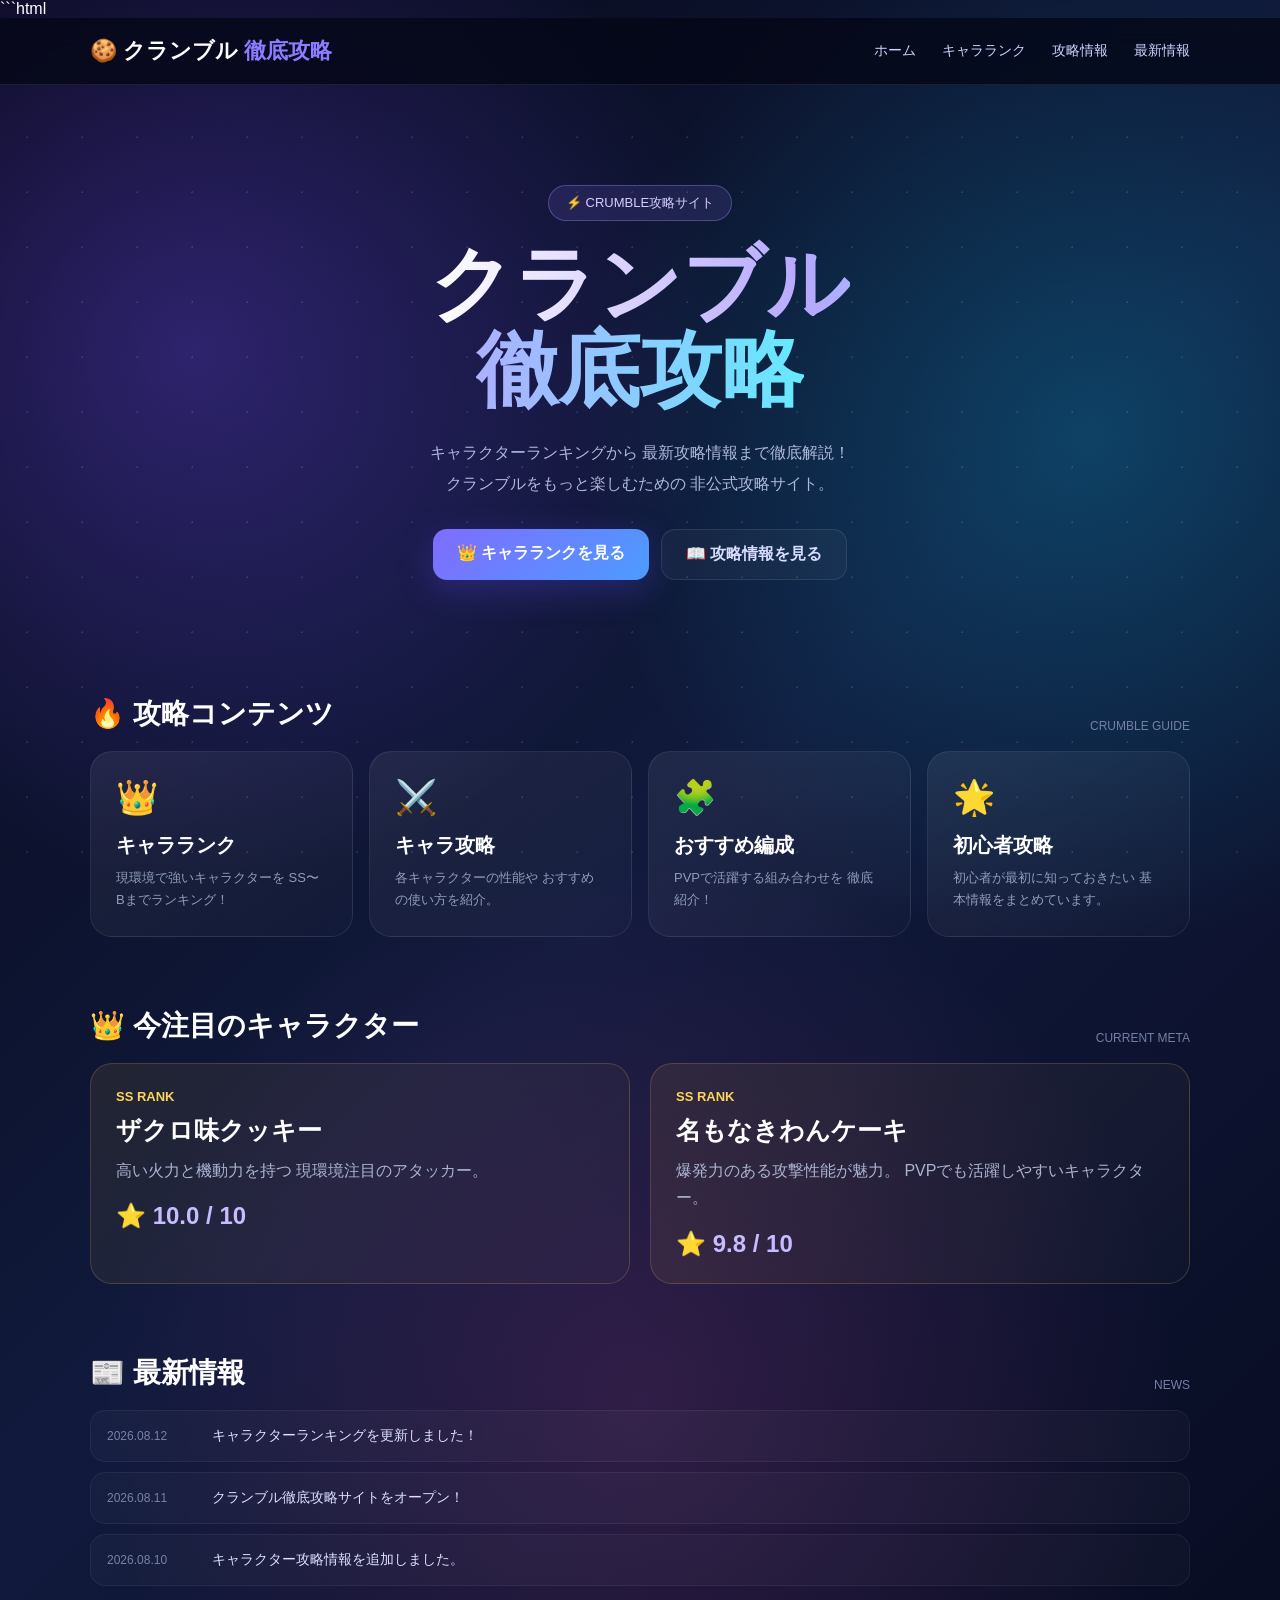
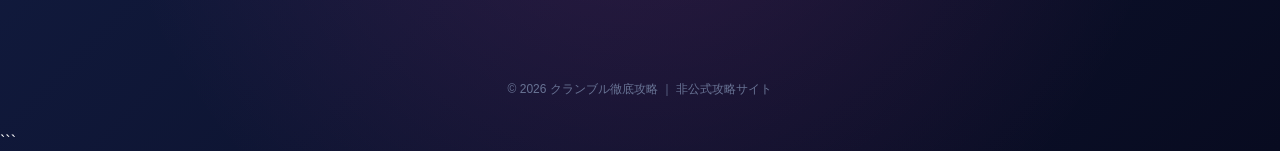
==== commit 74c02dba: "Update index.html" ====
--- a/index.html
+++ b/index.html
@@ -5,9 +5,14 @@
 <meta charset="UTF-8">
 <meta name="viewport" content="width=device-width, initial-scale=1.0">
 
-<title>クランブル徹底攻略｜キャラランク</title>
+<title>クランブル徹底攻略</title>
 
 <style>
+
+/* =========================
+   基本設定
+========================= */
+
 * {
   box-sizing: border-box;
   margin: 0;
@@ -15,6 +20,7 @@
 }
 
 body {
+
   font-family:
     -apple-system,
     BlinkMacSystemFont,
@@ -22,437 +28,734 @@
     sans-serif;
 
   color: white;
+
   min-height: 100vh;
 
   background:
-    radial-gradient(circle at 15% 15%, #6048ff55, transparent 30%),
-    radial-gradient(circle at 85% 25%, #00c8ff35, transparent 30%),
-    radial-gradient(circle at 50% 90%, #ff3db735, transparent 35%),
-    linear-gradient(135deg, #07091b, #121a3b, #080b20);
+
+    radial-gradient(
+      circle at 15% 20%,
+      #754cff55,
+      transparent 30%
+    ),
+
+    radial-gradient(
+      circle at 85% 25%,
+      #00d9ff35,
+      transparent 30%
+    ),
+
+    radial-gradient(
+      circle at 50% 80%,
+      #ff4dbb25,
+      transparent 35%
+    ),
+
+    linear-gradient(
+      135deg,
+      #060817,
+      #111a3d,
+      #080b20
+    );
 
   overflow-x: hidden;
 }
 
-/* キラキラ背景 */
+
+/* =========================
+   背景の光
+========================= */
+
 body::before {
+
   content: "";
+
   position: fixed;
+
   inset: 0;
 
+  pointer-events: none;
+
   background-image:
-    radial-gradient(circle, #ffffff88 1px, transparent 1px);
-
-  background-size: 45px 45px;
-  opacity: .25;
-
-  pointer-events: none;
-}
-
-/* ヘッダー */
+
+    radial-gradient(
+      circle,
+      #ffffffaa 1px,
+      transparent 1px
+    );
+
+  background-size: 55px 55px;
+
+  opacity: .18;
+
+}
+
+
+/* =========================
+   共通
+========================= */
+
+.container {
+
+  width: min(1100px, 92%);
+
+  margin: auto;
+
+}
+
+
+/* =========================
+   ヘッダー
+========================= */
 
 header {
+
   position: sticky;
+
   top: 0;
+
   z-index: 100;
 
   padding: 18px 0;
 
-  background: rgba(7, 9, 27, .75);
+  background:
+    rgba(5, 7, 23, .78);
+
   backdrop-filter: blur(15px);
 
-  border-bottom: 1px solid #ffffff18;
-}
-
-.container {
-  width: min(1100px, 92%);
-  margin: auto;
-}
+  border-bottom:
+    1px solid #ffffff15;
+
+}
+
 
 .nav {
+
   display: flex;
-  justify-content: space-between;
-  align-items: center;
-}
+
+  justify-content:
+    space-between;
+
+  align-items:
+    center;
+
+}
+
 
 .logo {
-  font-size: 21px;
+
+  font-size: 22px;
+
   font-weight: 900;
-}
+
+}
+
 
 .logo span {
+
   color: #8c7cff;
-}
+
+}
+
 
 nav a {
+
   color: #cdd4ff;
+
   text-decoration: none;
-  margin-left: 20px;
+
+  margin-left: 22px;
+
   font-size: 14px;
-}
+
+  transition: .2s;
+
+}
+
 
 nav a:hover {
+
   color: white;
-}
-
-/* ヒーロー */
+
+}
+
+
+/* =========================
+   ヒーロー
+========================= */
 
 .hero {
+
+  position: relative;
+
   text-align: center;
-  padding: 80px 20px 50px;
-}
-
-.badge {
+
+  padding:
+    100px 20px 80px;
+
+}
+
+
+.hero-badge {
+
   display: inline-block;
 
-  padding: 8px 16px;
-  margin-bottom: 18px;
+  padding:
+    8px 17px;
+
+  margin-bottom: 20px;
 
   border-radius: 999px;
 
-  background: #8c7cff22;
-  border: 1px solid #9b8dff66;
-
-  color: #cfc8ff;
+  background:
+    #8d7aff22;
+
+  border:
+    1px solid #a496ff55;
+
+  color:
+    #d7d0ff;
+
   font-size: 13px;
-}
-
-h1 {
-  font-size: clamp(40px, 7vw, 72px);
-  font-weight: 950;
-}
+
+}
+
+
+.hero h1 {
+
+  font-size:
+    clamp(45px, 9vw, 82px);
+
+  font-weight: 1000;
+
+  line-height: 1.05;
+
+}
+
 
 .gradient {
+
   background:
+
     linear-gradient(
       90deg,
-      white,
-      #a99aff,
-      #5ee7ff
+      #ffffff,
+      #b7a8ff,
+      #65eaff
     );
 
   -webkit-background-clip: text;
+
   color: transparent;
-}
+
+}
+
 
 .hero p {
+
   max-width: 680px;
-  margin: 20px auto;
-
-  color: #aeb8dc;
-  line-height: 1.8;
-}
-
-.update {
-  color: #747fa7;
-  font-size: 12px;
-}
-
-/* 検索 */
-
-.controls {
+
+  margin:
+    25px auto;
+
+  color:
+    #aeb8dc;
+
+  line-height: 1.9;
+
+}
+
+
+/* =========================
+   メインボタン
+========================= */
+
+.hero-buttons {
+
   display: flex;
+
+  justify-content:
+    center;
+
   gap: 12px;
+
   flex-wrap: wrap;
 
-  padding: 15px;
-  margin-bottom: 30px;
-
-  background: #ffffff09;
-  border: 1px solid #ffffff14;
-  border-radius: 18px;
-
-  backdrop-filter: blur(15px);
-}
-
-input,
-select {
-  padding: 12px 15px;
-
-  border-radius: 12px;
-  border: 1px solid #ffffff18;
-
-  background: #11162f;
+  margin-top: 30px;
+
+}
+
+
+.button {
+
+  display: inline-block;
+
+  padding:
+    14px 24px;
+
+  border-radius: 14px;
+
+  text-decoration: none;
+
+  font-weight: 800;
+
+  transition: .25s;
+
+}
+
+
+.button-main {
+
   color: white;
 
-  outline: none;
-}
-
-input {
-  flex: 1;
-  min-width: 200px;
-}
-
-/* ランク */
-
-.rank {
-  padding: 20px;
-  margin-bottom: 22px;
-
-  border-radius: 24px;
-
-  background: #0c1028bb;
-  border: 1px solid #ffffff15;
-
-  backdrop-filter: blur(15px);
+  background:
+
+    linear-gradient(
+      135deg,
+      #806cff,
+      #4c9cff
+    );
 
   box-shadow:
-    0 20px 60px #00000035;
-}
-
-.rank-title {
+    0 10px 35px #6354ff44;
+
+}
+
+
+.button-sub {
+
+  color:
+    #d9ddff;
+
+  background:
+    #ffffff09;
+
+  border:
+    1px solid #ffffff18;
+
+}
+
+
+.button:hover {
+
+  transform:
+    translateY(-4px);
+
+}
+
+
+/* =========================
+   セクション
+========================= */
+
+.section {
+
+  padding:
+    35px 0;
+
+}
+
+
+.section-title {
+
   display: flex;
-  align-items: center;
-  gap: 15px;
-
-  margin-bottom: 18px;
-}
-
-.rank-icon {
-  width: 58px;
-  height: 58px;
+
+  justify-content:
+    space-between;
+
+  align-items:
+    end;
+
+  margin-bottom:
+    18px;
+
+}
+
+
+.section-title h2 {
+
+  font-size: 28px;
+
+}
+
+
+.section-title p {
+
+  color:
+    #747fa5;
+
+  font-size:
+    12px;
+
+}
+
+
+/* =========================
+   メニューカード
+========================= */
+
+.menu-grid {
 
   display: grid;
-  place-items: center;
-
-  border-radius: 17px;
-
-  font-size: 25px;
-  font-weight: 1000;
-}
-
-.SS .rank-icon {
-  background: linear-gradient(135deg, #ffd43b, #ff7625);
-  box-shadow: 0 0 30px #ff9f3055;
-}
-
-.S .rank-icon {
-  background: linear-gradient(135deg, #ff5f91, #a93cff);
-}
-
-.A .rank-icon {
-  background: linear-gradient(135deg, #44ddff, #5278ff);
-}
-
-.B .rank-icon {
-  background: linear-gradient(135deg, #687695, #3f4967);
-}
-
-.rank-title h2 {
-  font-size: 23px;
-}
-
-.rank-title p {
-  color: #858fb4;
-  font-size: 13px;
-}
-
-/* キャラカード */
-
-.cards {
-  display: grid;
 
   grid-template-columns:
-    repeat(auto-fill, minmax(240px, 1fr));
-
-  gap: 15px;
-}
-
-.card {
+    repeat(
+      auto-fit,
+      minmax(240px, 1fr)
+    );
+
+  gap: 16px;
+
+}
+
+
+.menu-card {
+
   position: relative;
 
   overflow: hidden;
 
-  padding: 16px;
-
-  border-radius: 20px;
+  padding: 25px;
+
+  min-height: 170px;
+
+  border-radius: 22px;
 
   background:
+
     linear-gradient(
       145deg,
       #ffffff12,
       #ffffff04
     );
 
-  border: 1px solid #ffffff14;
+  border:
+    1px solid #ffffff15;
+
+  text-decoration: none;
+
+  color: white;
 
   transition: .25s;
-}
-
-.card:hover {
-  transform: translateY(-6px);
-
-  border-color: #9585ff88;
+
+}
+
+
+.menu-card:hover {
+
+  transform:
+    translateY(-7px);
+
+  border-color:
+    #9586ff88;
 
   box-shadow:
-    0 15px 40px #5745c944;
-}
-
-/* キャラ画像 */
-
-.character-image {
-  height: 150px;
-
-  margin-bottom: 15px;
-
-  border-radius: 15px;
+    0 20px 50px #4e3dbb33;
+
+}
+
+
+.menu-icon {
+
+  font-size:
+    34px;
+
+  margin-bottom:
+    15px;
+
+}
+
+
+.menu-card h3 {
+
+  font-size:
+    20px;
+
+  margin-bottom:
+    8px;
+
+}
+
+
+.menu-card p {
+
+  color:
+    #929cbe;
+
+  font-size:
+    13px;
+
+  line-height:
+    1.7;
+
+}
+
+
+/* =========================
+   注目キャラ
+========================= */
+
+.feature {
 
   display: grid;
-  place-items: center;
-
-  color: #737da2;
-
-  background:
-    radial-gradient(
-      circle at center,
-      #ffffff15,
-      #ffffff03
-    );
-}
-
-.character-image img {
-  width: 100%;
-  height: 100%;
-
-  object-fit: contain;
-
-  border-radius: 15px;
-}
-
-/* キャラ名 */
-
-.character-name {
-  font-size: 19px;
-  font-weight: 900;
-}
-
-.character-role {
-  color: #8b96ba;
-  font-size: 12px;
-
-  margin: 5px 0 14px;
-}
-
-/* ステータス */
-
-.stats {
-  display: grid;
-
-  grid-template-columns: 1fr 1fr;
-
-  gap: 8px;
-}
-
-.stat {
-  color: #8d97b8;
-  font-size: 11px;
-}
-
-.bar {
-  height: 5px;
-
-  margin-top: 5px;
-
-  background: #252b4b;
-
-  border-radius: 99px;
-
-  overflow: hidden;
-}
-
-.bar span {
-  display: block;
-
-  height: 100%;
-
-  border-radius: 99px;
+
+  grid-template-columns:
+    1fr 1fr;
+
+  gap: 20px;
+
+}
+
+
+.feature-card {
+
+  padding: 25px;
+
+  border-radius: 22px;
 
   background:
     linear-gradient(
-      90deg,
-      #8170ff,
-      #55dfff
+      135deg,
+      #ffbf2b16,
+      #ffffff05
     );
-}
-
-/* スコア */
+
+  border:
+    1px solid #ffcc4a30;
+
+}
+
+
+.feature-rank {
+
+  color:
+    #ffd45a;
+
+  font-size:
+    13px;
+
+  font-weight:
+    900;
+
+}
+
+
+.feature-card h3 {
+
+  font-size:
+    25px;
+
+  margin:
+    10px 0;
+
+}
+
+
+.feature-card p {
+
+  color:
+    #aab3d0;
+
+  line-height:
+    1.7;
+
+}
+
 
 .score {
-  margin-top: 14px;
-
-  text-align: right;
-
-  font-size: 17px;
-  font-weight: 900;
-
-  color: #bcb2ff;
-}
-/* 注意書き */
-
-.note {
-  margin: 30px 0;
-
-  padding: 20px;
-
-  border-radius: 18px;
-
-  background: #ffc4430d;
-
-  border: 1px solid #ffc44322;
-
-  color: #c8cee2;
-
-  line-height: 1.7;
-
-  font-size: 13px;
-}
-
-/* フッター */
+
+  margin-top:
+    18px;
+
+  font-size:
+    24px;
+
+  font-weight:
+    900;
+
+  color:
+    #c7bcff;
+
+}
+
+
+/* =========================
+   最新情報
+========================= */
+
+.news {
+
+  display:
+    flex;
+
+  flex-direction:
+    column;
+
+  gap:
+    10px;
+
+}
+
+
+.news-item {
+
+  display:
+    flex;
+
+  align-items:
+    center;
+
+  gap:
+    15px;
+
+  padding:
+    16px;
+
+  border-radius:
+    15px;
+
+  background:
+    #ffffff07;
+
+  border:
+    1px solid #ffffff0e;
+
+}
+
+
+.news-date {
+
+  color:
+    #7782a6;
+
+  font-size:
+    12px;
+
+  min-width:
+    90px;
+
+}
+
+
+.news-text {
+
+  color:
+    #dce1ff;
+
+  font-size:
+    14px;
+
+}
+
+
+/* =========================
+   フッター
+========================= */
 
 footer {
-  padding: 50px 0 35px;
-
-  text-align: center;
-
-  color: #687394;
-
-  font-size: 12px;
-}
-
-/* スマホ */
-
-@media (max-width: 650px) {
+
+  text-align:
+    center;
+
+  padding:
+    60px 0 35px;
+
+  color:
+    #687394;
+
+  font-size:
+    12px;
+
+}
+
+
+/* =========================
+   スマホ
+========================= */
+
+@media(max-width:700px) {
 
   nav {
-    display: none;
+
+    display:
+      none;
+
   }
 
+
   .hero {
-    padding-top: 50px;
+
+    padding-top:
+      65px;
+
   }
 
-  .cards {
-    grid-template-columns: 1fr;
+
+  .feature {
+
+    grid-template-columns:
+      1fr;
+
   }
 
-}
+
+  .news-item {
+
+    align-items:
+      flex-start;
+
+    flex-direction:
+      column;
+
+    gap:
+      5px;
+
+  }
+
+}
+
 </style>
+
 </head>
 
+
 <body>
 
+
+<!-- =========================
+     ヘッダー
+========================= -->
+
 <header>
 
 <div class="container nav">
 
   <div class="logo">
-    🍪 クランブル<span>徹底攻略</span>
-  </div>
+
+    🍪 クランブル
+    <span>徹底攻略</span>
+
+  </div>
+
 
   <nav>
-    <a href="#">ホーム</a>
-    <a href="#">キャラランク</a>
-    <a href="#">攻略情報</a>
-    <a href="#">最新情報</a>
+
+    <a href="index.html">
+      ホーム
+    </a>
+
+    <a href="ranking.html">
+      キャラランク
+    </a>
+
+    <a href="#">
+      攻略情報
+    </a>
+
+    <a href="#">
+      最新情報
+    </a>
+
   </nav>
 
 </div>
@@ -460,312 +763,363 @@
 </header>
 
 
-<main class="container">
+<!-- =========================
+     メイン
+========================= -->
+
+<main>
+
 
 <section class="hero">
 
-  <div class="badge">
-    ⚡ PVP META / CHARACTER RANKING
-  </div>
+  <div class="hero-badge">
+
+    ⚡ CRUMBLE攻略サイト
+
+  </div>
+
 
   <h1>
+
     <span class="gradient">
-      最強キャラランキング
+
+      クランブル<br>
+      徹底攻略
+
     </span>
+
   </h1>
 
+
   <p>
-    クランブルの現環境を徹底分析！
-    火力・耐久・機動力・扱いやすさを
-    総合評価してランキング化。
+
+    キャラクターランキングから
+    最新攻略情報まで徹底解説！<br>
+
+    クランブルをもっと楽しむための
+    非公式攻略サイト。
+
   </p>
 
-  <div class="update">
-    最終更新：2026年8月12日
+
+  <div class="hero-buttons">
+
+    <a
+      href="ranking.html"
+      class="button button-main"
+    >
+
+      👑 キャラランクを見る
+
+    </a>
+
+
+    <a
+      href="#menu"
+      class="button button-sub"
+    >
+
+      📖 攻略情報を見る
+
+    </a>
+
   </div>
 
 </section>
 
 
-<!-- 検索 -->
-
-<section class="controls">
-
-  <input
-    id="search"
-    type="text"
-    placeholder="🔎 キャラクターを検索..."
-  >
-
-  <select id="rankFilter">
-
-    <option value="ALL">
-      すべてのランク
-    </option>
-
-    <option value="SS">SSランク</option>
-    <option value="S">Sランク</option>
-    <option value="A">Aランク</option>
-    <option value="B">Bランク</option>
-
-  </select>
+
+<!-- =========================
+     メニュー
+========================= -->
+
+<section
+  class="section"
+  id="menu"
+>
+
+<div class="container">
+
+
+<div class="section-title">
+
+  <h2>
+    🔥 攻略コンテンツ
+  </h2>
+
+  <p>
+    CRUMBLE GUIDE
+  </p>
+
+</div>
+
+
+<div class="menu-grid">
+
+
+<a
+  href="ranking.html"
+  class="menu-card"
+>
+
+  <div class="menu-icon">
+    👑
+  </div>
+
+  <h3>
+    キャラランク
+  </h3>
+
+  <p>
+    現環境で強いキャラクターを
+    SS〜Bまでランキング！
+  </p>
+
+</a>
+
+
+
+<a
+  href="#"
+  class="menu-card"
+>
+
+  <div class="menu-icon">
+    ⚔️
+  </div>
+
+  <h3>
+    キャラ攻略
+  </h3>
+
+  <p>
+    各キャラクターの性能や
+    おすすめの使い方を紹介。
+  </p>
+
+</a>
+
+
+
+<a
+  href="#"
+  class="menu-card"
+>
+
+  <div class="menu-icon">
+    🧩
+  </div>
+
+  <h3>
+    おすすめ編成
+  </h3>
+
+  <p>
+    PVPで活躍する組み合わせを
+    徹底紹介！
+  </p>
+
+</a>
+
+
+
+<a
+  href="#"
+  class="menu-card"
+>
+
+  <div class="menu-icon">
+    🌟
+  </div>
+
+  <h3>
+    初心者攻略
+  </h3>
+
+  <p>
+    初心者が最初に知っておきたい
+    基本情報をまとめています。
+  </p>
+
+</a>
+
+
+</div>
+
+</div>
 
 </section>
 
 
-<div id="ranking"></div>
-
-
-<div class="note">
-
-💡 <strong>ランクの見方</strong><br>
-
-SS：環境トップクラス<br>
-S：非常に強力<br>
-A：十分活躍できる<br>
-B：編成や使い方次第で活躍
-
-</div>
+
+<!-- =========================
+     注目キャラ
+========================= -->
+
+<section class="section">
+
+<div class="container">
+
+
+<div class="section-title">
+
+  <h2>
+    👑 今注目のキャラクター
+  </h2>
+
+  <p>
+    CURRENT META
+  </p>
+
+</div>
+
+
+<div class="feature">
+
+
+<div class="feature-card">
+
+  <div class="feature-rank">
+    SS RANK
+  </div>
+
+  <h3>
+    ザクロ味クッキー
+  </h3>
+
+  <p>
+    高い火力と機動力を持つ
+    現環境注目のアタッカー。
+  </p>
+
+  <div class="score">
+    ⭐ 10.0 / 10
+  </div>
+
+</div>
+
+
+
+<div class="feature-card">
+
+  <div class="feature-rank">
+    SS RANK
+  </div>
+
+  <h3>
+    名もなきわんケーキ
+  </h3>
+
+  <p>
+    爆発力のある攻撃性能が魅力。
+    PVPでも活躍しやすいキャラクター。
+  </p>
+
+  <div class="score">
+    ⭐ 9.8 / 10
+  </div>
+
+</div>
+
+
+</div>
+
+</div>
+
+</section>
+
+
+
+<!-- =========================
+     最新情報
+========================= -->
+
+<section class="section">
+
+<div class="container">
+
+
+<div class="section-title">
+
+  <h2>
+    📰 最新情報
+  </h2>
+
+  <p>
+    NEWS
+  </p>
+
+</div>
+
+
+<div class="news">
+
+
+<div class="news-item">
+
+  <div class="news-date">
+    2026.08.12
+  </div>
+
+  <div class="news-text">
+    キャラクターランキングを更新しました！
+  </div>
+
+</div>
+
+
+
+<div class="news-item">
+
+  <div class="news-date">
+    2026.08.11
+  </div>
+
+  <div class="news-text">
+    クランブル徹底攻略サイトをオープン！
+  </div>
+
+</div>
+
+
+
+<div class="news-item">
+
+  <div class="news-date">
+    2026.08.10
+  </div>
+
+  <div class="news-text">
+    キャラクター攻略情報を追加しました。
+  </div>
+
+</div>
+
+
+</div>
+
+</div>
+
+</section>
+
 
 </main>
 
 
+
+<!-- =========================
+     フッター
+========================= -->
+
 <footer>
 
-© クランブル徹底攻略 ｜ 非公式攻略サイト
+  © 2026 クランブル徹底攻略
+  ｜ 非公式攻略サイト
 
 </footer>
 
 
-<script>
-
-const characters = [
-
-  {
-    rank: "SS",
-    name: "ザクロ味クッキー",
-    role: "万能アタッカー",
-    score: "10.0",
-    stats: [95,88,96,84]
-  },
-
-  {
-    rank: "SS",
-    name: "名もなきわんケーキ",
-    role: "高火力・高機動",
-    score: "9.8",
-    stats: [98,78,97,80]
-  },
-
-  {
-    rank: "S",
-    name: "ハーブ味クッキー",
-    role: "サポート・回復",
-    score: "9.3",
-    stats: [76,94,80,91]
-  },
-
-  {
-    rank: "S",
-    name: "ミルキーウェイ味クッキー",
-    role: "コントロール",
-    score: "9.1",
-    stats: [84,87,82,86]
-  },
-
-  {
-    rank: "A",
-    name: "オーブン放浪者クッキー",
-    role: "バランス型",
-    score: "8.5",
-    stats: [83,81,79,88]
-  },
-
-  {
-    rank: "B",
-    name: "エスプレッソ味クッキー",
-    role: "範囲アタッカー",
-    score: "7.6",
-    stats: [88,65,68,74]
-  }
-
-];
-
-
-const rankInfo = {
-
-  SS: "環境トップクラス",
-  S: "非常に強力",
-  A: "十分活躍できる",
-  B: "編成次第で活躍"
-
-};
-
-
-const statNames = [
-  "🔥 火力",
-  "🛡️ 耐久",
-  "💨 機動力",
-  "🎯 扱いやすさ"
-];
-
-
-function renderRanking() {
-
-  const search =
-    document
-      .getElementById("search")
-      .value
-      .toLowerCase();
-
-  const filter =
-    document
-      .getElementById("rankFilter")
-      .value;
-
-
-  const container =
-    document.getElementById("ranking");
-
-
-  container.innerHTML = "";
-
-
-  ["SS","S","A","B"].forEach(rank => {
-
-    if (
-      filter !== "ALL" &&
-      filter !== rank
-    ) return;
-
-
-    const list =
-      characters.filter(character =>
-
-        character.rank === rank &&
-        character.name
-          .toLowerCase()
-          .includes(search)
-
-      );
-
-
-    if (list.length === 0) return;
-
-
-    const section =
-      document.createElement("section");
-
-    section.className =
-      `rank ${rank}`;
-
-
-    section.innerHTML = `
-
-      <div class="rank-title">
-
-        <div class="rank-icon">
-          ${rank}
-        </div>
-
-        <div>
-
-          <h2>
-            ${rankInfo[rank]}
-          </h2>
-
-          <p>
-            ${list.length}キャラクター
-          </p>
-
-        </div>
-
-      </div>
-
-
-      <div class="cards">
-
-        ${list.map(character => `
-
-          <article class="card">
-
-            <div class="character-image">
-              キャラクター画像
-            </div>
-
-            <div class="character-name">
-              ${character.name}
-            </div>
-
-            <div class="character-role">
-              ${character.role}
-            </div>
-
-
-            <div class="stats">
-
-              ${character.stats.map(
-                (value,index) => `
-
-                  <div class="stat">
-
-                    ${statNames[index]}
-
-                    <div class="bar">
-
-                      <span
-                        style="width:${value}%">
-                      </span>
-
-                    </div>
-
-                  </div>
-
-                `
-              ).join("")}
-
-            </div>
-
-
-            <div class="score">
-              ⭐ ${character.score} / 10
-            </div>
-
-          </article>
-
-        `).join("")}
-
-      </div>
-    `;
-
-
-    container.appendChild(section);
-
-  });
-
-}
-
-
-document
-  .getElementById("search")
-  .addEventListener(
-    "input",
-    renderRanking
-  );
-
-
-document
-  .getElementById("rankFilter")
-  .addEventListener(
-    "change",
-    renderRanking
-  );
-
-
-renderRanking();
-
-</script>
-
 </body>
+
 </html>
 ```
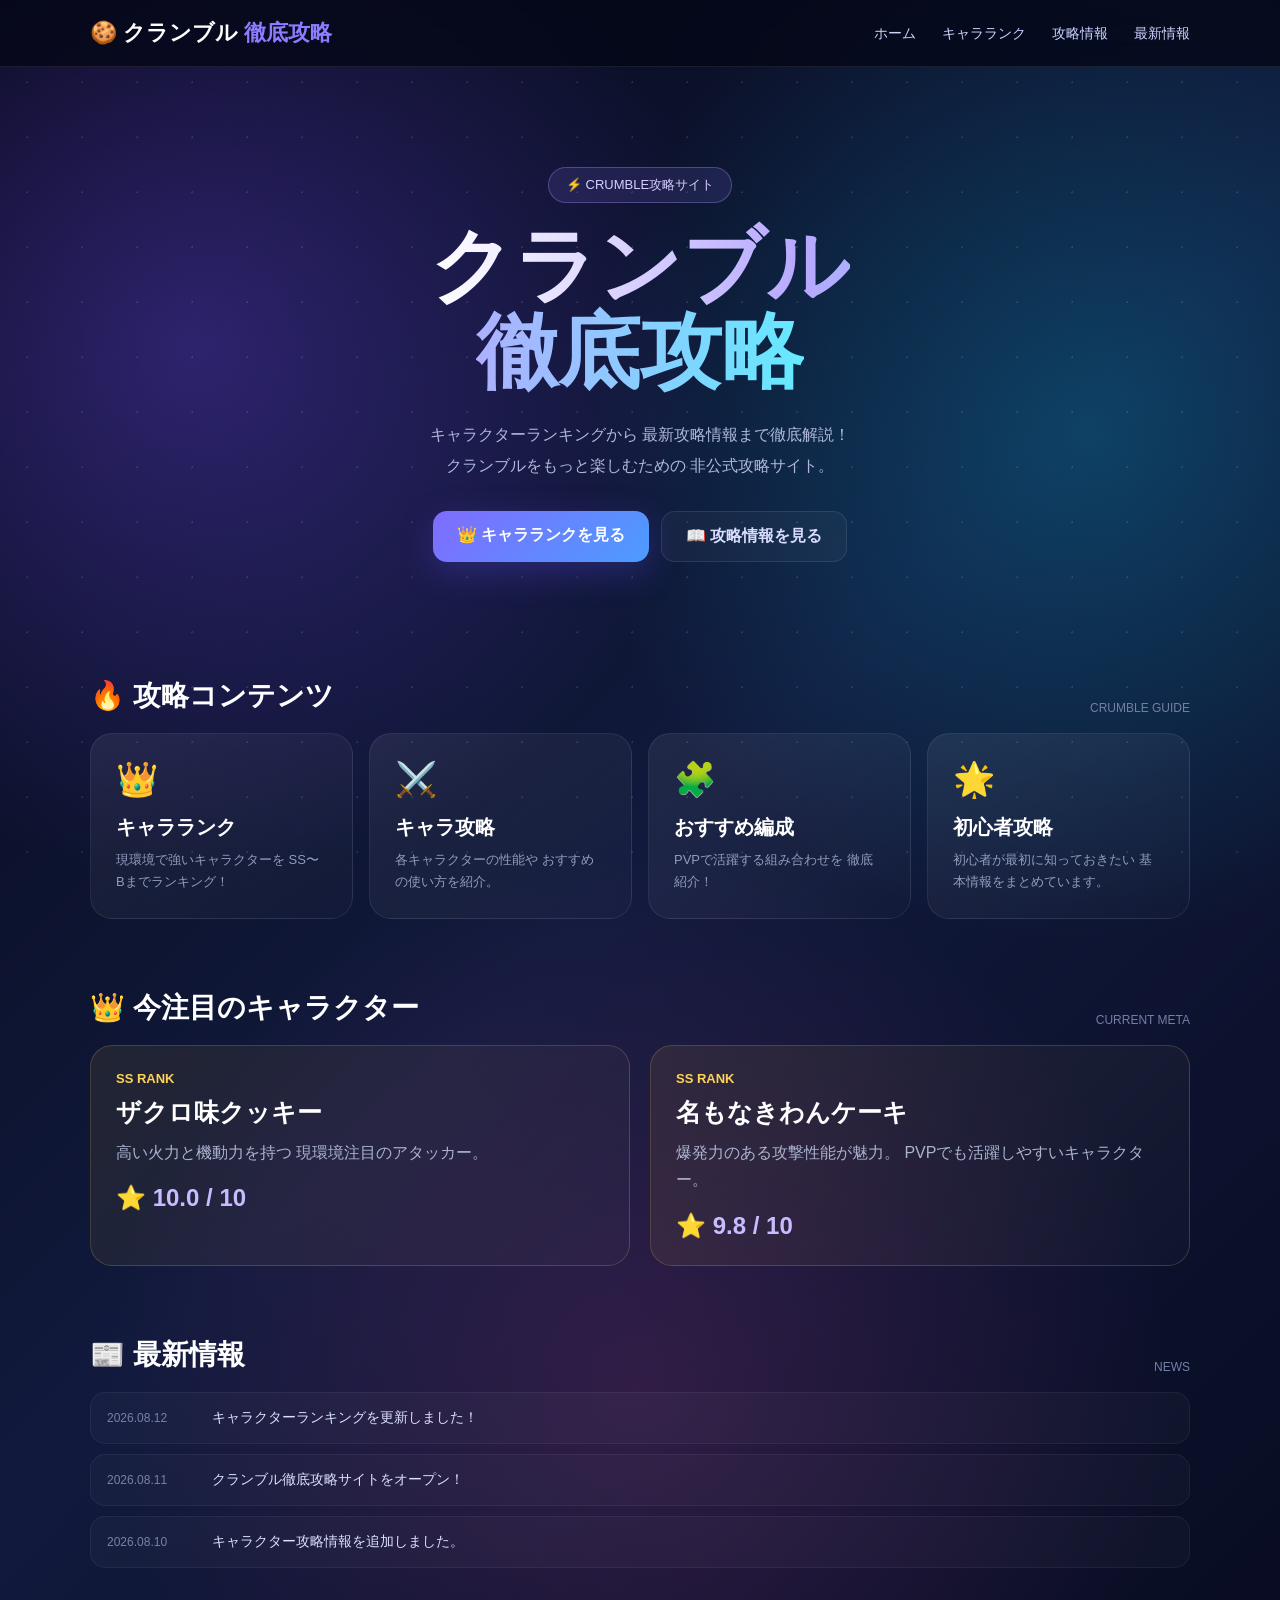
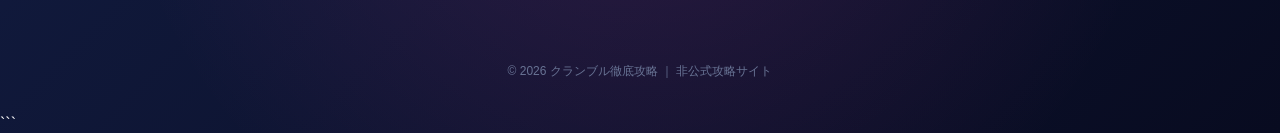
==== commit 6c08c1a6: "Update index.html" ====
--- a/index.html
+++ b/index.html
@@ -1,4 +1,3 @@
-```html
 <!DOCTYPE html>
 <html lang="ja">
 <head>
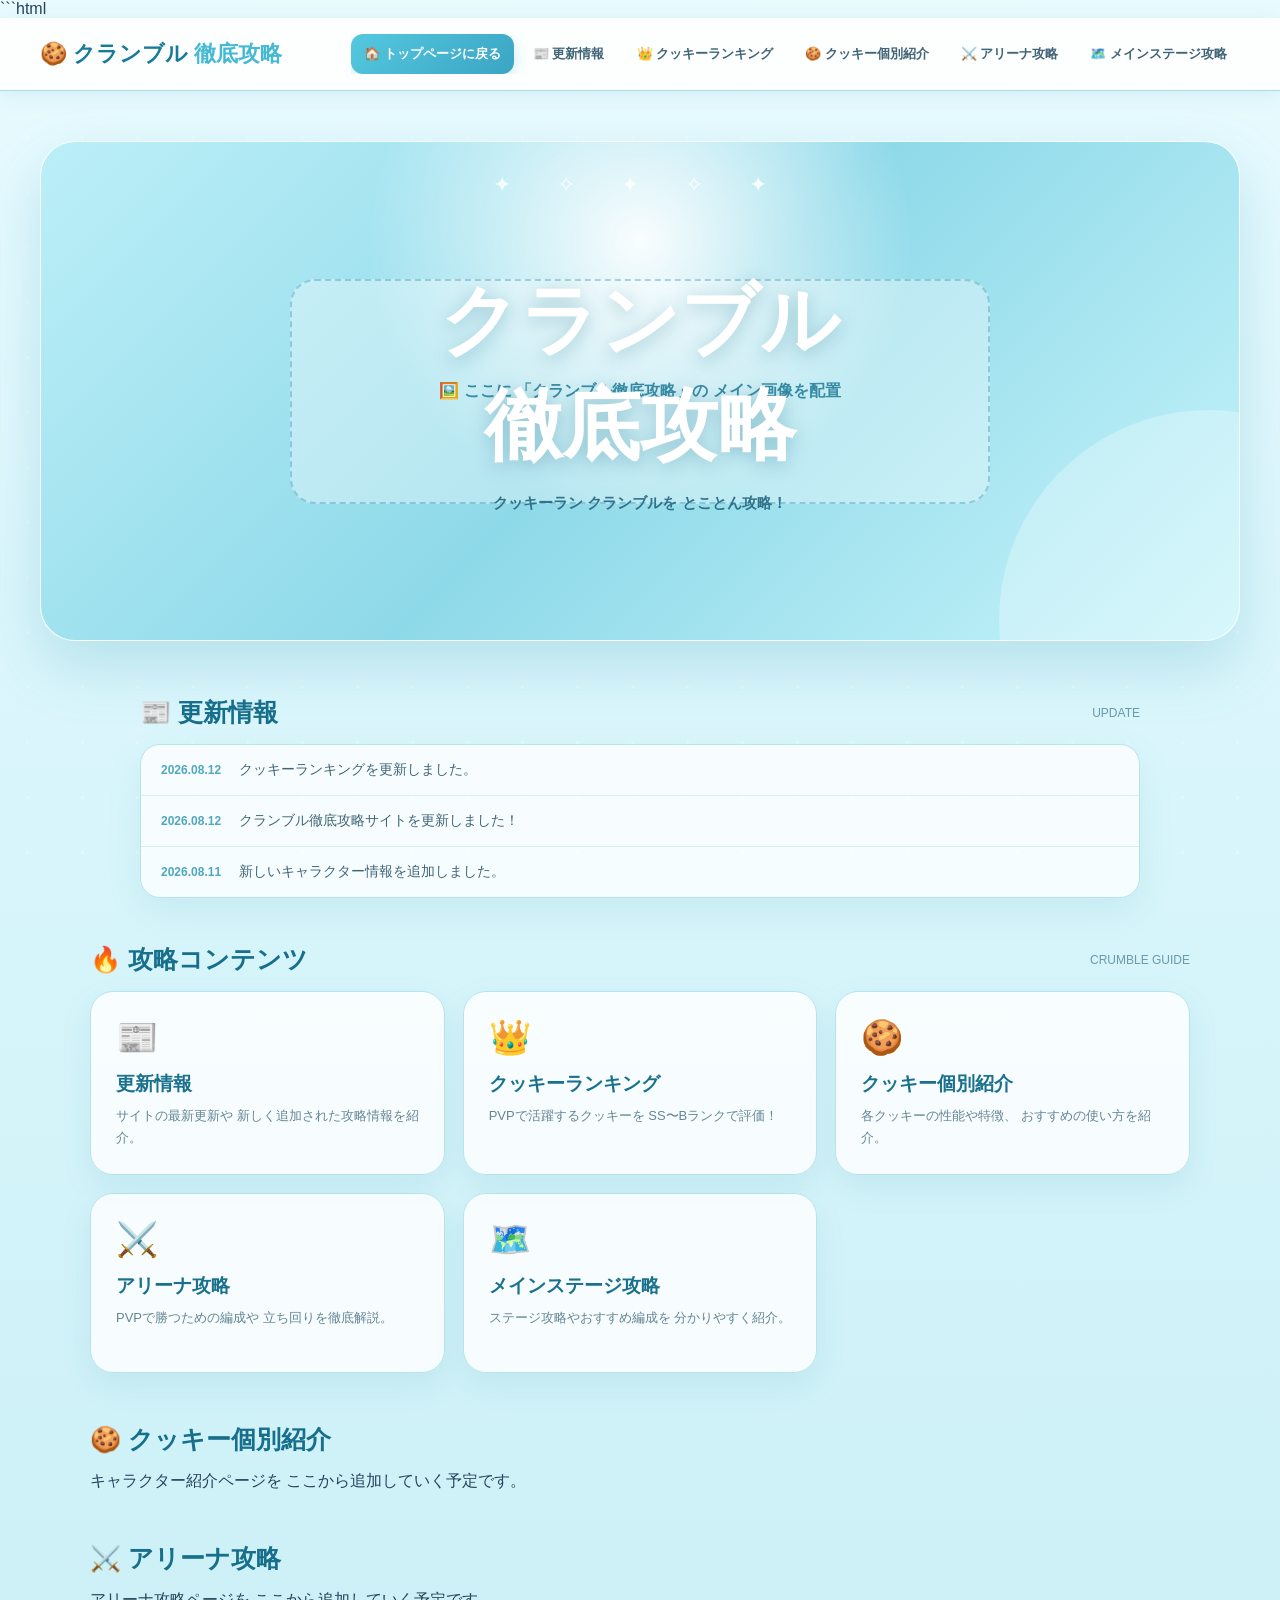
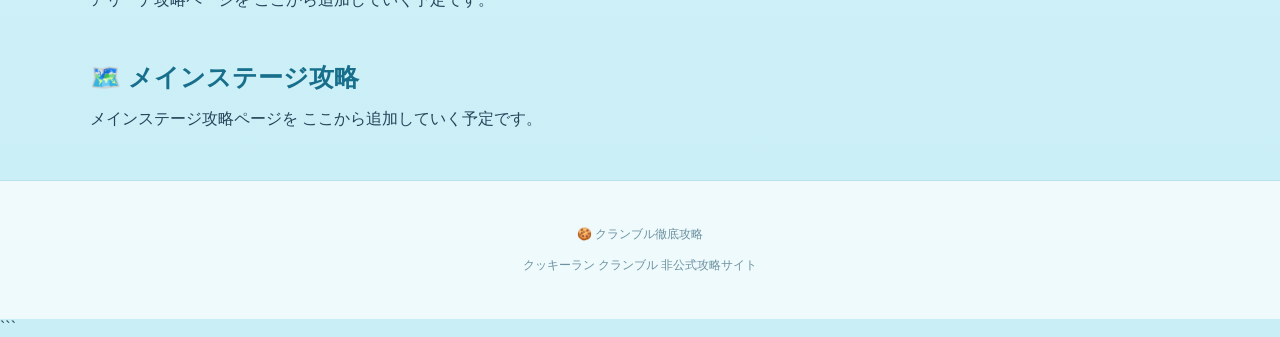
==== commit ed8af6d6: "Update index.html" ====
--- a/index.html
+++ b/index.html
@@ -1,10 +1,18 @@
+```html
 <!DOCTYPE html>
 <html lang="ja">
+
 <head>
+
 <meta charset="UTF-8">
-<meta name="viewport" content="width=device-width, initial-scale=1.0">
+
+<meta
+  name="viewport"
+  content="width=device-width, initial-scale=1.0"
+>
 
 <title>クランブル徹底攻略</title>
+
 
 <style>
 
@@ -18,51 +26,37 @@
   padding: 0;
 }
 
+html {
+  scroll-behavior: smooth;
+}
+
 body {
 
   font-family:
     -apple-system,
     BlinkMacSystemFont,
     "Noto Sans JP",
+    "Yu Gothic",
     sans-serif;
 
-  color: white;
+  color: #24445a;
+
+  background:
+    linear-gradient(
+      180deg,
+      #e9fbff 0%,
+      #d7f5fb 45%,
+      #c9eef6 100%
+    );
 
   min-height: 100vh;
 
-  background:
-
-    radial-gradient(
-      circle at 15% 20%,
-      #754cff55,
-      transparent 30%
-    ),
-
-    radial-gradient(
-      circle at 85% 25%,
-      #00d9ff35,
-      transparent 30%
-    ),
-
-    radial-gradient(
-      circle at 50% 80%,
-      #ff4dbb25,
-      transparent 35%
-    ),
-
-    linear-gradient(
-      135deg,
-      #060817,
-      #111a3d,
-      #080b20
-    );
-
   overflow-x: hidden;
 }
 
 
 /* =========================
-   背景の光
+   背景のキラキラ
 ========================= */
 
 body::before {
@@ -79,27 +73,15 @@
 
     radial-gradient(
       circle,
-      #ffffffaa 1px,
-      transparent 1px
+      rgba(255,255,255,.9) 1px,
+      transparent 2px
     );
 
   background-size: 55px 55px;
 
-  opacity: .18;
-
-}
-
-
-/* =========================
-   共通
-========================= */
-
-.container {
-
-  width: min(1100px, 92%);
-
-  margin: auto;
-
+  opacity: .35;
+
+  z-index: -1;
 }
 
 
@@ -113,536 +95,670 @@
 
   top: 0;
 
-  z-index: 100;
-
-  padding: 18px 0;
+  z-index: 1000;
 
   background:
-    rgba(5, 7, 23, .78);
-
-  backdrop-filter: blur(15px);
+    rgba(255,255,255,.88);
+
+  backdrop-filter:
+    blur(15px);
 
   border-bottom:
-    1px solid #ffffff15;
-
-}
-
-
-.nav {
-
-  display: flex;
+    1px solid #a8dce8;
+
+  box-shadow:
+    0 4px 20px rgba(51,150,175,.12);
+
+}
+
+
+.header-inner {
+
+  width:
+    min(1200px,94%);
+
+  margin:
+    auto;
+
+  min-height:
+    72px;
+
+  display:
+    flex;
+
+  align-items:
+    center;
 
   justify-content:
     space-between;
 
+  gap:
+    20px;
+
+}
+
+
+/* ロゴ */
+
+.logo {
+
+  text-decoration:
+    none;
+
+  color:
+    #167a9a;
+
+  font-size:
+    22px;
+
+  font-weight:
+    900;
+
+  white-space:
+    nowrap;
+
+}
+
+
+.logo span {
+
+  color:
+    #45b9d4;
+
+}
+
+
+/* =========================
+   ナビゲーション
+========================= */
+
+.main-nav {
+
+  display:
+    flex;
+
   align-items:
     center;
 
-}
-
-
-.logo {
-
-  font-size: 22px;
-
-  font-weight: 900;
-
-}
-
-
-.logo span {
-
-  color: #8c7cff;
-
-}
-
-
-nav a {
-
-  color: #cdd4ff;
-
-  text-decoration: none;
-
-  margin-left: 22px;
-
-  font-size: 14px;
-
-  transition: .2s;
-
-}
-
-
-nav a:hover {
-
-  color: white;
-
-}
-
-
-/* =========================
-   ヒーロー
-========================= */
-
-.hero {
-
-  position: relative;
-
-  text-align: center;
-
-  padding:
-    100px 20px 80px;
-
-}
-
-
-.hero-badge {
-
-  display: inline-block;
-
-  padding:
-    8px 17px;
-
-  margin-bottom: 20px;
-
-  border-radius: 999px;
-
-  background:
-    #8d7aff22;
-
-  border:
-    1px solid #a496ff55;
-
-  color:
-    #d7d0ff;
-
-  font-size: 13px;
-
-}
-
-
-.hero h1 {
-
-  font-size:
-    clamp(45px, 9vw, 82px);
-
-  font-weight: 1000;
-
-  line-height: 1.05;
-
-}
-
-
-.gradient {
-
-  background:
-
-    linear-gradient(
-      90deg,
-      #ffffff,
-      #b7a8ff,
-      #65eaff
-    );
-
-  -webkit-background-clip: text;
-
-  color: transparent;
-
-}
-
-
-.hero p {
-
-  max-width: 680px;
-
-  margin:
-    25px auto;
-
-  color:
-    #aeb8dc;
-
-  line-height: 1.9;
-
-}
-
-
-/* =========================
-   メインボタン
-========================= */
-
-.hero-buttons {
-
-  display: flex;
-
-  justify-content:
-    center;
-
-  gap: 12px;
-
-  flex-wrap: wrap;
-
-  margin-top: 30px;
-
-}
-
-
-.button {
-
-  display: inline-block;
-
-  padding:
-    14px 24px;
-
-  border-radius: 14px;
-
-  text-decoration: none;
-
-  font-weight: 800;
-
-  transition: .25s;
-
-}
-
-
-.button-main {
-
-  color: white;
-
-  background:
-
-    linear-gradient(
-      135deg,
-      #806cff,
-      #4c9cff
-    );
-
-  box-shadow:
-    0 10px 35px #6354ff44;
-
-}
-
-
-.button-sub {
-
-  color:
-    #d9ddff;
-
-  background:
-    #ffffff09;
-
-  border:
-    1px solid #ffffff18;
-
-}
-
-
-.button:hover {
-
-  transform:
-    translateY(-4px);
-
-}
-
-
-/* =========================
-   セクション
-========================= */
-
-.section {
-
-  padding:
-    35px 0;
-
-}
-
-
-.section-title {
-
-  display: flex;
-
-  justify-content:
-    space-between;
-
-  align-items:
-    end;
-
-  margin-bottom:
-    18px;
-
-}
-
-
-.section-title h2 {
-
-  font-size: 28px;
-
-}
-
-
-.section-title p {
-
-  color:
-    #747fa5;
-
-  font-size:
-    12px;
-
-}
-
-
-/* =========================
-   メニューカード
-========================= */
-
-.menu-grid {
-
-  display: grid;
-
-  grid-template-columns:
-    repeat(
-      auto-fit,
-      minmax(240px, 1fr)
-    );
-
-  gap: 16px;
-
-}
-
-
-.menu-card {
-
-  position: relative;
-
-  overflow: hidden;
-
-  padding: 25px;
-
-  min-height: 170px;
-
-  border-radius: 22px;
-
-  background:
-
-    linear-gradient(
-      145deg,
-      #ffffff12,
-      #ffffff04
-    );
-
-  border:
-    1px solid #ffffff15;
-
-  text-decoration: none;
-
-  color: white;
-
-  transition: .25s;
-
-}
-
-
-.menu-card:hover {
-
-  transform:
-    translateY(-7px);
-
-  border-color:
-    #9586ff88;
-
-  box-shadow:
-    0 20px 50px #4e3dbb33;
-
-}
-
-
-.menu-icon {
-
-  font-size:
-    34px;
-
-  margin-bottom:
-    15px;
-
-}
-
-
-.menu-card h3 {
-
-  font-size:
-    20px;
-
-  margin-bottom:
-    8px;
-
-}
-
-
-.menu-card p {
-
-  color:
-    #929cbe;
+  gap:
+    6px;
+
+  overflow-x:
+    auto;
+
+}
+
+
+.main-nav a {
+
+  text-decoration:
+    none;
+
+  color:
+    #416477;
 
   font-size:
     13px;
 
-  line-height:
-    1.7;
-
-}
-
-
-/* =========================
-   注目キャラ
-========================= */
-
-.feature {
-
-  display: grid;
-
-  grid-template-columns:
-    1fr 1fr;
-
-  gap: 20px;
-
-}
-
-
-.feature-card {
-
-  padding: 25px;
-
-  border-radius: 22px;
+  font-weight:
+    700;
+
+  white-space:
+    nowrap;
+
+  padding:
+    11px 13px;
+
+  border-radius:
+    12px;
+
+  transition:
+    .2s;
+
+}
+
+
+.main-nav a:hover {
+
+  color:
+    #087c9f;
+
+  background:
+    #d8f5fa;
+
+}
+
+
+/* トップページ */
+
+.main-nav .home {
+
+  color:
+    white;
 
   background:
     linear-gradient(
       135deg,
-      #ffbf2b16,
-      #ffffff05
+      #55c8df,
+      #3aa5c4
     );
 
+  box-shadow:
+    0 5px 15px
+    rgba(42,160,190,.22);
+
+}
+
+
+/* =========================
+   メインビジュアル
+========================= */
+
+.hero {
+
+  width:
+    min(1200px,94%);
+
+  margin:
+    auto;
+
+  padding:
+    50px 0 35px;
+
+}
+
+
+.hero-box {
+
+  position:
+    relative;
+
+  min-height:
+    500px;
+
+  border-radius:
+    35px;
+
+  overflow:
+    hidden;
+
+  display:
+    flex;
+
+  align-items:
+    center;
+
+  justify-content:
+    center;
+
+  text-align:
+    center;
+
+  background:
+
+    radial-gradient(
+      circle at 50% 20%,
+      rgba(255,255,255,.95),
+      transparent 38%
+    ),
+
+    linear-gradient(
+      135deg,
+      #bceff8,
+      #8ed9e9,
+      #c7f4fa
+    );
+
   border:
-    1px solid #ffcc4a30;
-
-}
-
-
-.feature-rank {
-
-  color:
-    #ffd45a;
+    1px solid
+    rgba(255,255,255,.9);
+
+  box-shadow:
+    0 25px 60px
+    rgba(47,151,177,.22);
+
+}
+
+
+/* 装飾 */
+
+.hero-box::before {
+
+  content:
+    "✦  ✧  ✦  ✧  ✦";
+
+  position:
+    absolute;
+
+  top:
+    30px;
+
+  left:
+    0;
+
+  right:
+    0;
+
+  color:
+    rgba(255,255,255,.8);
+
+  font-size:
+    22px;
+
+  letter-spacing:
+    20px;
+
+}
+
+
+.hero-box::after {
+
+  content:
+    "";
+
+  position:
+    absolute;
+
+  width:
+    420px;
+
+  height:
+    420px;
+
+  border-radius:
+    50%;
+
+  background:
+    rgba(255,255,255,.28);
+
+  right:
+    -180px;
+
+  bottom:
+    -190px;
+
+}
+
+
+/* =========================
+   メイン画像
+========================= */
+
+.main-image {
+
+  position:
+    absolute;
+
+  inset:
+    0;
+
+  display:
+    flex;
+
+  justify-content:
+    center;
+
+  align-items:
+    center;
+
+  z-index:
+    1;
+
+}
+
+
+/*
+  ↓↓↓ ここにメイン画像を入れる ↓↓↓
+*/
+
+.main-image img {
+
+  width:
+    min(100%,850px);
+
+  max-height:
+    480px;
+
+  object-fit:
+    contain;
+
+  filter:
+    drop-shadow(
+      0 20px 25px
+      rgba(26,112,140,.25)
+    );
+
+}
+
+
+/* 画像がまだない場合 */
+
+.image-placeholder {
+
+  width:
+    min(80%,700px);
+
+  padding:
+    100px 20px;
+
+  border-radius:
+    25px;
+
+  border:
+    2px dashed
+    rgba(35,135,160,.35);
+
+  background:
+    rgba(255,255,255,.35);
+
+  color:
+    #378ba4;
+
+  font-weight:
+    800;
+
+}
+
+
+/* =========================
+   メインタイトル
+========================= */
+
+.hero-content {
+
+  position:
+    relative;
+
+  z-index:
+    3;
+
+  padding:
+    30px;
+
+}
+
+
+.hero-content h1 {
+
+  font-size:
+    clamp(40px,8vw,78px);
+
+  font-weight:
+    1000;
+
+  color:
+    white;
+
+  text-shadow:
+    0 4px 18px
+    rgba(38,120,145,.35);
+
+}
+
+
+.hero-content p {
+
+  margin-top:
+    15px;
+
+  color:
+    #31738a;
+
+  font-size:
+    15px;
+
+  font-weight:
+    700;
+
+}
+
+
+/* =========================
+   更新情報
+========================= */
+
+.news-section {
+
+  width:
+    min(1000px,92%);
+
+  margin:
+    20px auto 45px;
+
+}
+
+
+.section-title {
+
+  display:
+    flex;
+
+  justify-content:
+    space-between;
+
+  align-items:
+    center;
+
+  margin-bottom:
+    15px;
+
+}
+
+
+.section-title h2 {
+
+  font-size:
+    25px;
+
+  color:
+    #176f8b;
+
+}
+
+
+.section-title span {
+
+  font-size:
+    12px;
+
+  color:
+    #6b9aaa;
+
+}
+
+
+.news-list {
+
+  background:
+    rgba(255,255,255,.78);
+
+  border:
+    1px solid #b8e3eb;
+
+  border-radius:
+    20px;
+
+  overflow:
+    hidden;
+
+  box-shadow:
+    0 12px 35px
+    rgba(56,150,170,.1);
+
+}
+
+
+.news-item {
+
+  display:
+    flex;
+
+  align-items:
+    center;
+
+  gap:
+    18px;
+
+  padding:
+    16px 20px;
+
+  border-bottom:
+    1px solid #d7edf1;
+
+}
+
+
+.news-item:last-child {
+
+  border-bottom:
+    none;
+
+}
+
+
+.news-date {
+
+  color:
+    #50a7bf;
+
+  font-size:
+    12px;
+
+  font-weight:
+    800;
+
+}
+
+
+.news-text {
+
+  color:
+    #416477;
+
+  font-size:
+    14px;
+
+}
+
+
+/* =========================
+   コンテンツカード
+========================= */
+
+.contents {
+
+  width:
+    min(1100px,92%);
+
+  margin:
+    auto;
+
+  padding-bottom:
+    50px;
+
+}
+
+
+.contents-grid {
+
+  display:
+    grid;
+
+  grid-template-columns:
+    repeat(
+      3,
+      1fr
+    );
+
+  gap:
+    18px;
+
+}
+
+
+.content-card {
+
+  display:
+    block;
+
+  text-decoration:
+    none;
+
+  padding:
+    25px;
+
+  min-height:
+    180px;
+
+  border-radius:
+    23px;
+
+  background:
+    rgba(255,255,255,.82);
+
+  border:
+    1px solid #b8e3eb;
+
+  box-shadow:
+    0 12px 30px
+    rgba(52,145,167,.1);
+
+  transition:
+    .25s;
+
+}
+
+
+.content-card:hover {
+
+  transform:
+    translateY(-6px);
+
+  box-shadow:
+    0 18px 38px
+    rgba(52,145,167,.18);
+
+  border-color:
+    #70c8da;
+
+}
+
+
+.card-icon {
+
+  font-size:
+    34px;
+
+  margin-bottom:
+    14px;
+
+}
+
+
+.content-card h3 {
+
+  color:
+    #19718d;
+
+  font-size:
+    19px;
+
+  margin-bottom:
+    8px;
+
+}
+
+
+.content-card p {
+
+  color:
+    #648494;
 
   font-size:
     13px;
 
-  font-weight:
-    900;
-
-}
-
-
-.feature-card h3 {
-
-  font-size:
-    25px;
-
-  margin:
-    10px 0;
-
-}
-
-
-.feature-card p {
-
-  color:
-    #aab3d0;
-
   line-height:
     1.7;
-
-}
-
-
-.score {
-
-  margin-top:
-    18px;
-
-  font-size:
-    24px;
-
-  font-weight:
-    900;
-
-  color:
-    #c7bcff;
-
-}
-
-
-/* =========================
-   最新情報
-========================= */
-
-.news {
-
-  display:
-    flex;
-
-  flex-direction:
-    column;
-
-  gap:
-    10px;
-
-}
-
-
-.news-item {
-
-  display:
-    flex;
-
-  align-items:
-    center;
-
-  gap:
-    15px;
-
-  padding:
-    16px;
-
-  border-radius:
-    15px;
-
-  background:
-    #ffffff07;
-
-  border:
-    1px solid #ffffff0e;
-
-}
-
-
-.news-date {
-
-  color:
-    #7782a6;
-
-  font-size:
-    12px;
-
-  min-width:
-    90px;
-
-}
-
-
-.news-text {
-
-  color:
-    #dce1ff;
-
-  font-size:
-    14px;
 
 }
 
@@ -653,14 +769,20 @@
 
 footer {
 
+  padding:
+    45px 20px;
+
   text-align:
     center;
 
-  padding:
-    60px 0 35px;
-
-  color:
-    #687394;
+  background:
+    rgba(255,255,255,.7);
+
+  border-top:
+    1px solid #b8e3eb;
+
+  color:
+    #6c919f;
 
   font-size:
     12px;
@@ -672,25 +794,67 @@
    スマホ
 ========================= */
 
-@media(max-width:700px) {
-
-  nav {
-
-    display:
-      none;
+@media(max-width:850px) {
+
+  .header-inner {
+
+    flex-direction:
+      column;
+
+    align-items:
+      stretch;
+
+    padding:
+      12px 0;
 
   }
 
 
+  .logo {
+
+    text-align:
+      center;
+
+  }
+
+
+  .main-nav {
+
+    justify-content:
+      flex-start;
+
+  }
+
+
   .hero {
 
     padding-top:
-      65px;
+      25px;
 
   }
 
 
-  .feature {
+  .hero-box {
+
+    min-height:
+      400px;
+
+  }
+
+
+  .contents-grid {
+
+    grid-template-columns:
+      1fr 1fr;
+
+  }
+
+}
+
+
+@media(max-width:550px) {
+
+  .contents-grid {
 
     grid-template-columns:
       1fr;
@@ -698,19 +862,41 @@
   }
 
 
+  .hero-box {
+
+    min-height:
+      360px;
+
+    border-radius:
+      25px;
+
+  }
+
+
   .news-item {
+
+    flex-direction:
+      column;
 
     align-items:
       flex-start;
 
-    flex-direction:
-      column;
-
     gap:
       5px;
 
   }
 
+
+  .main-nav a {
+
+    font-size:
+      12px;
+
+    padding:
+      9px 10px;
+
+  }
+
 }
 
 </style>
@@ -722,123 +908,212 @@
 
 
 <!-- =========================
-     ヘッダー
+     上部ナビ
 ========================= -->
 
 <header>
 
-<div class="container nav">
-
-  <div class="logo">
-
-    🍪 クランブル
-    <span>徹底攻略</span>
+<div class="header-inner">
+
+
+<a
+  href="index.html"
+  class="logo"
+>
+
+  🍪 クランブル
+  <span>徹底攻略</span>
+
+</a>
+
+
+<nav class="main-nav">
+
+
+<a
+  href="index.html"
+  class="home"
+>
+  🏠 トップページに戻る
+</a>
+
+
+<a href="#news">
+  📰 更新情報
+</a>
+
+
+<a href="ranking.html">
+  👑 クッキーランキング
+</a>
+
+
+<a href="#characters">
+  🍪 クッキー個別紹介
+</a>
+
+
+<a href="#arena">
+  ⚔️ アリーナ攻略
+</a>
+
+
+<a href="#stage">
+  🗺️ メインステージ攻略
+</a>
+
+
+</nav>
+
+</div>
+
+</header>
+
+
+
+<!-- =========================
+     メインビジュアル
+========================= -->
+
+<section class="hero">
+
+<div class="hero-box">
+
+
+<!--
+==================================================
+★ メイン画像を入れる場所 ★
+
+画像を用意したら、
+
+<div class="image-placeholder">
+  メイン画像
+</div>
+
+を消して、
+
+<img src="images/main.png"
+     alt="クランブル徹底攻略">
+
+に変更してください。
+==================================================
+-->
+
+
+<div class="main-image">
+
+  <div class="image-placeholder">
+
+    🖼️ ここに
+    「クランブル徹底攻略」の
+    メイン画像を配置
 
   </div>
 
-
-  <nav>
-
-    <a href="index.html">
-      ホーム
-    </a>
-
-    <a href="ranking.html">
-      キャラランク
-    </a>
-
-    <a href="#">
-      攻略情報
-    </a>
-
-    <a href="#">
-      最新情報
-    </a>
-
-  </nav>
-
-</div>
-
-</header>
+</div>
+
+
+<div class="hero-content">
+
+  <h1>
+
+    クランブル<br>
+    徹底攻略
+
+  </h1>
+
+  <p>
+
+    クッキーラン クランブルを
+    とことん攻略！
+
+  </p>
+
+</div>
+
+
+</div>
+
+</section>
+
 
 
 <!-- =========================
-     メイン
+     更新情報
 ========================= -->
 
-<main>
-
-
-<section class="hero">
-
-  <div class="hero-badge">
-
-    ⚡ CRUMBLE攻略サイト
-
+<section
+  class="news-section"
+  id="news"
+>
+
+
+<div class="section-title">
+
+  <h2>
+    📰 更新情報
+  </h2>
+
+  <span>
+    UPDATE
+  </span>
+
+</div>
+
+
+<div class="news-list">
+
+
+<div class="news-item">
+
+  <div class="news-date">
+    2026.08.12
   </div>
 
-
-  <h1>
-
-    <span class="gradient">
-
-      クランブル<br>
-      徹底攻略
-
-    </span>
-
-  </h1>
-
-
-  <p>
-
-    キャラクターランキングから
-    最新攻略情報まで徹底解説！<br>
-
-    クランブルをもっと楽しむための
-    非公式攻略サイト。
-
-  </p>
-
-
-  <div class="hero-buttons">
-
-    <a
-      href="ranking.html"
-      class="button button-main"
-    >
-
-      👑 キャラランクを見る
-
-    </a>
-
-
-    <a
-      href="#menu"
-      class="button button-sub"
-    >
-
-      📖 攻略情報を見る
-
-    </a>
-
+  <div class="news-text">
+    クッキーランキングを更新しました。
   </div>
 
+</div>
+
+
+<div class="news-item">
+
+  <div class="news-date">
+    2026.08.12
+  </div>
+
+  <div class="news-text">
+    クランブル徹底攻略サイトを更新しました！
+  </div>
+
+</div>
+
+
+<div class="news-item">
+
+  <div class="news-date">
+    2026.08.11
+  </div>
+
+  <div class="news-text">
+    新しいキャラクター情報を追加しました。
+  </div>
+
+</div>
+
+
+</div>
+
 </section>
 
 
 
 <!-- =========================
-     メニュー
+     攻略コンテンツ
 ========================= -->
 
-<section
-  class="section"
-  id="menu"
->
-
-<div class="container">
-
+<section class="contents">
 
 <div class="section-title">
 
@@ -846,263 +1121,208 @@
     🔥 攻略コンテンツ
   </h2>
 
+  <span>
+    CRUMBLE GUIDE
+  </span>
+
+</div>
+
+
+<div class="contents-grid">
+
+
+<!-- 更新情報 -->
+
+<a
+  href="#news"
+  class="content-card"
+>
+
+  <div class="card-icon">
+    📰
+  </div>
+
+  <h3>
+    更新情報
+  </h3>
+
   <p>
-    CRUMBLE GUIDE
+    サイトの最新更新や
+    新しく追加された攻略情報を紹介。
   </p>
 
-</div>
-
-
-<div class="menu-grid">
-
+</a>
+
+
+
+<!-- クッキーランキング -->
 
 <a
   href="ranking.html"
-  class="menu-card"
+  class="content-card"
 >
 
-  <div class="menu-icon">
+  <div class="card-icon">
     👑
   </div>
 
   <h3>
-    キャラランク
+    クッキーランキング
   </h3>
 
   <p>
-    現環境で強いキャラクターを
-    SS〜Bまでランキング！
+    PVPで活躍するクッキーを
+    SS〜Bランクで評価！
   </p>
 
 </a>
 
 
 
+<!-- 個別紹介 -->
+
 <a
-  href="#"
-  class="menu-card"
+  href="#characters"
+  class="content-card"
 >
 
-  <div class="menu-icon">
+  <div class="card-icon">
+    🍪
+  </div>
+
+  <h3>
+    クッキー個別紹介
+  </h3>
+
+  <p>
+    各クッキーの性能や特徴、
+    おすすめの使い方を紹介。
+  </p>
+
+</a>
+
+
+
+<!-- アリーナ -->
+
+<a
+  href="#arena"
+  class="content-card"
+>
+
+  <div class="card-icon">
     ⚔️
   </div>
 
   <h3>
-    キャラ攻略
+    アリーナ攻略
   </h3>
 
   <p>
-    各キャラクターの性能や
-    おすすめの使い方を紹介。
+    PVPで勝つための編成や
+    立ち回りを徹底解説。
   </p>
 
 </a>
 
 
 
+<!-- メインステージ -->
+
 <a
-  href="#"
-  class="menu-card"
+  href="#stage"
+  class="content-card"
 >
 
-  <div class="menu-icon">
-    🧩
+  <div class="card-icon">
+    🗺️
   </div>
 
   <h3>
-    おすすめ編成
+    メインステージ攻略
   </h3>
 
   <p>
-    PVPで活躍する組み合わせを
-    徹底紹介！
+    ステージ攻略やおすすめ編成を
+    分かりやすく紹介。
   </p>
 
 </a>
 
 
-
-<a
-  href="#"
-  class="menu-card"
+</div>
+
+</section>
+
+
+
+<!-- =========================
+     ダミーの移動先
+========================= -->
+
+<section
+  class="contents"
+  id="characters"
 >
 
-  <div class="menu-icon">
-    🌟
-  </div>
-
-  <h3>
-    初心者攻略
-  </h3>
-
-  <p>
-    初心者が最初に知っておきたい
-    基本情報をまとめています。
-  </p>
-
-</a>
-
-
-</div>
-
-</div>
+<div class="section-title">
+
+  <h2>
+    🍪 クッキー個別紹介
+  </h2>
+
+</div>
+
+<p>
+  キャラクター紹介ページを
+  ここから追加していく予定です。
+</p>
 
 </section>
 
 
 
-<!-- =========================
-     注目キャラ
-========================= -->
-
-<section class="section">
-
-<div class="container">
-
+<section
+  class="contents"
+  id="arena"
+>
 
 <div class="section-title">
 
   <h2>
-    👑 今注目のキャラクター
+    ⚔️ アリーナ攻略
   </h2>
 
-  <p>
-    CURRENT META
-  </p>
-
-</div>
-
-
-<div class="feature">
-
-
-<div class="feature-card">
-
-  <div class="feature-rank">
-    SS RANK
-  </div>
-
-  <h3>
-    ザクロ味クッキー
-  </h3>
-
-  <p>
-    高い火力と機動力を持つ
-    現環境注目のアタッカー。
-  </p>
-
-  <div class="score">
-    ⭐ 10.0 / 10
-  </div>
-
-</div>
-
-
-
-<div class="feature-card">
-
-  <div class="feature-rank">
-    SS RANK
-  </div>
-
-  <h3>
-    名もなきわんケーキ
-  </h3>
-
-  <p>
-    爆発力のある攻撃性能が魅力。
-    PVPでも活躍しやすいキャラクター。
-  </p>
-
-  <div class="score">
-    ⭐ 9.8 / 10
-  </div>
-
-</div>
-
-
-</div>
-
-</div>
+</div>
+
+<p>
+  アリーナ攻略ページを
+  ここから追加していく予定です。
+</p>
 
 </section>
 
 
 
-<!-- =========================
-     最新情報
-========================= -->
-
-<section class="section">
-
-<div class="container">
-
+<section
+  class="contents"
+  id="stage"
+>
 
 <div class="section-title">
 
   <h2>
-    📰 最新情報
+    🗺️ メインステージ攻略
   </h2>
 
-  <p>
-    NEWS
-  </p>
-
-</div>
-
-
-<div class="news">
-
-
-<div class="news-item">
-
-  <div class="news-date">
-    2026.08.12
-  </div>
-
-  <div class="news-text">
-    キャラクターランキングを更新しました！
-  </div>
-
-</div>
-
-
-
-<div class="news-item">
-
-  <div class="news-date">
-    2026.08.11
-  </div>
-
-  <div class="news-text">
-    クランブル徹底攻略サイトをオープン！
-  </div>
-
-</div>
-
-
-
-<div class="news-item">
-
-  <div class="news-date">
-    2026.08.10
-  </div>
-
-  <div class="news-text">
-    キャラクター攻略情報を追加しました。
-  </div>
-
-</div>
-
-
-</div>
-
-</div>
+</div>
+
+<p>
+  メインステージ攻略ページを
+  ここから追加していく予定です。
+</p>
 
 </section>
-
-
-</main>
 
 
 
@@ -1112,8 +1332,12 @@
 
 <footer>
 
-  © 2026 クランブル徹底攻略
-  ｜ 非公式攻略サイト
+  🍪 クランブル徹底攻略
+
+  <br><br>
+
+  クッキーラン クランブル
+  非公式攻略サイト
 
 </footer>
 
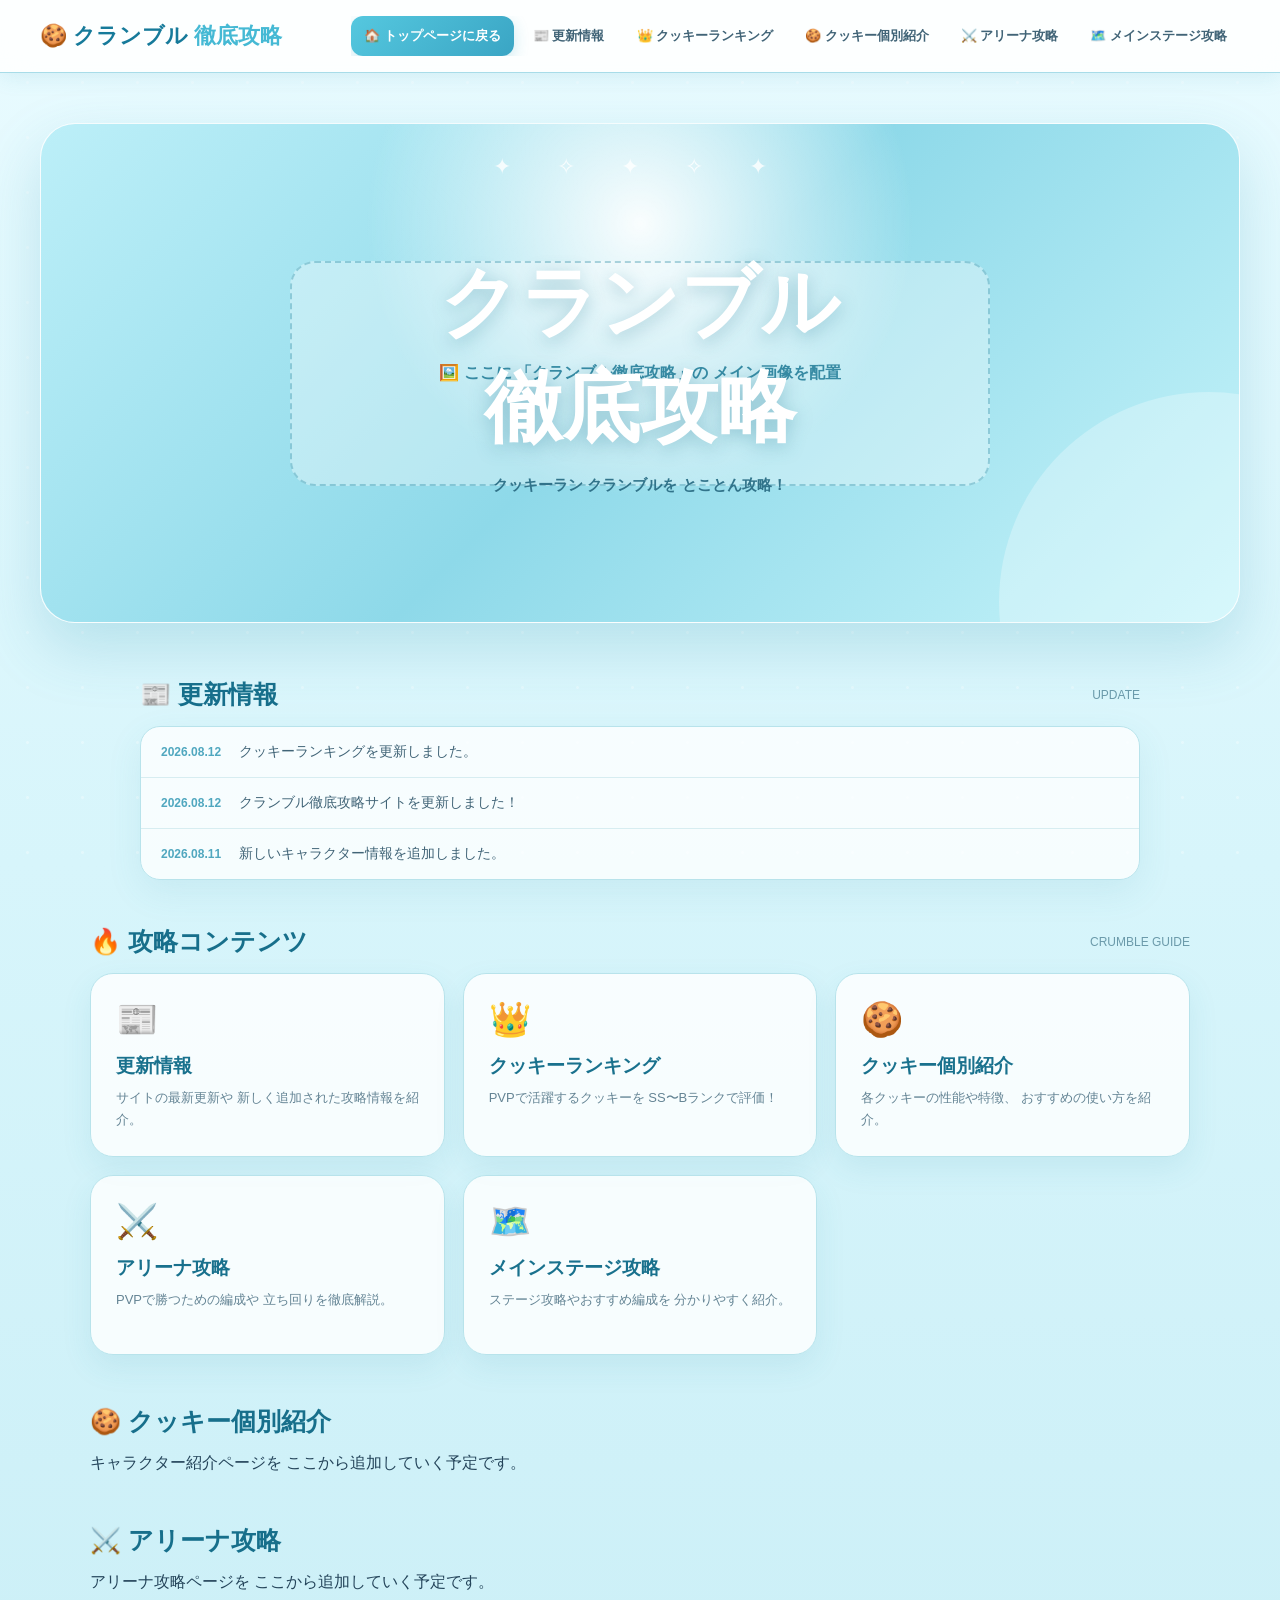
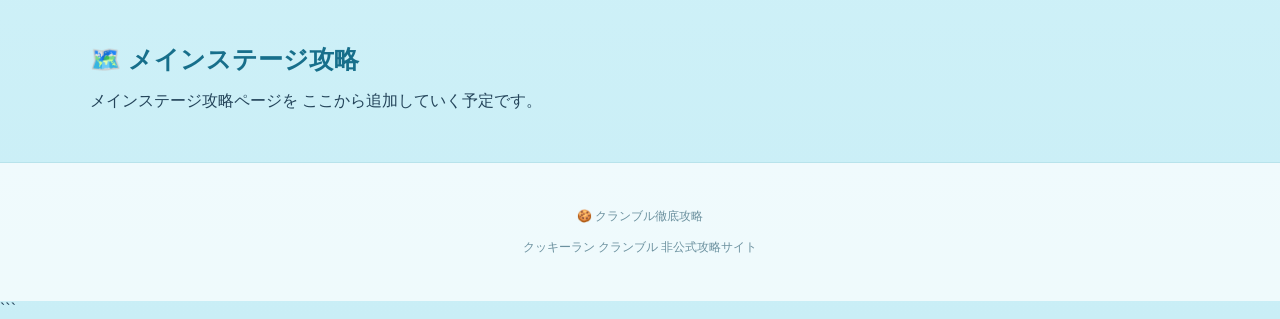
==== commit e794c610: "Update index.html" ====
--- a/index.html
+++ b/index.html
@@ -1,4 +1,3 @@
-```html
 <!DOCTYPE html>
 <html lang="ja">
 
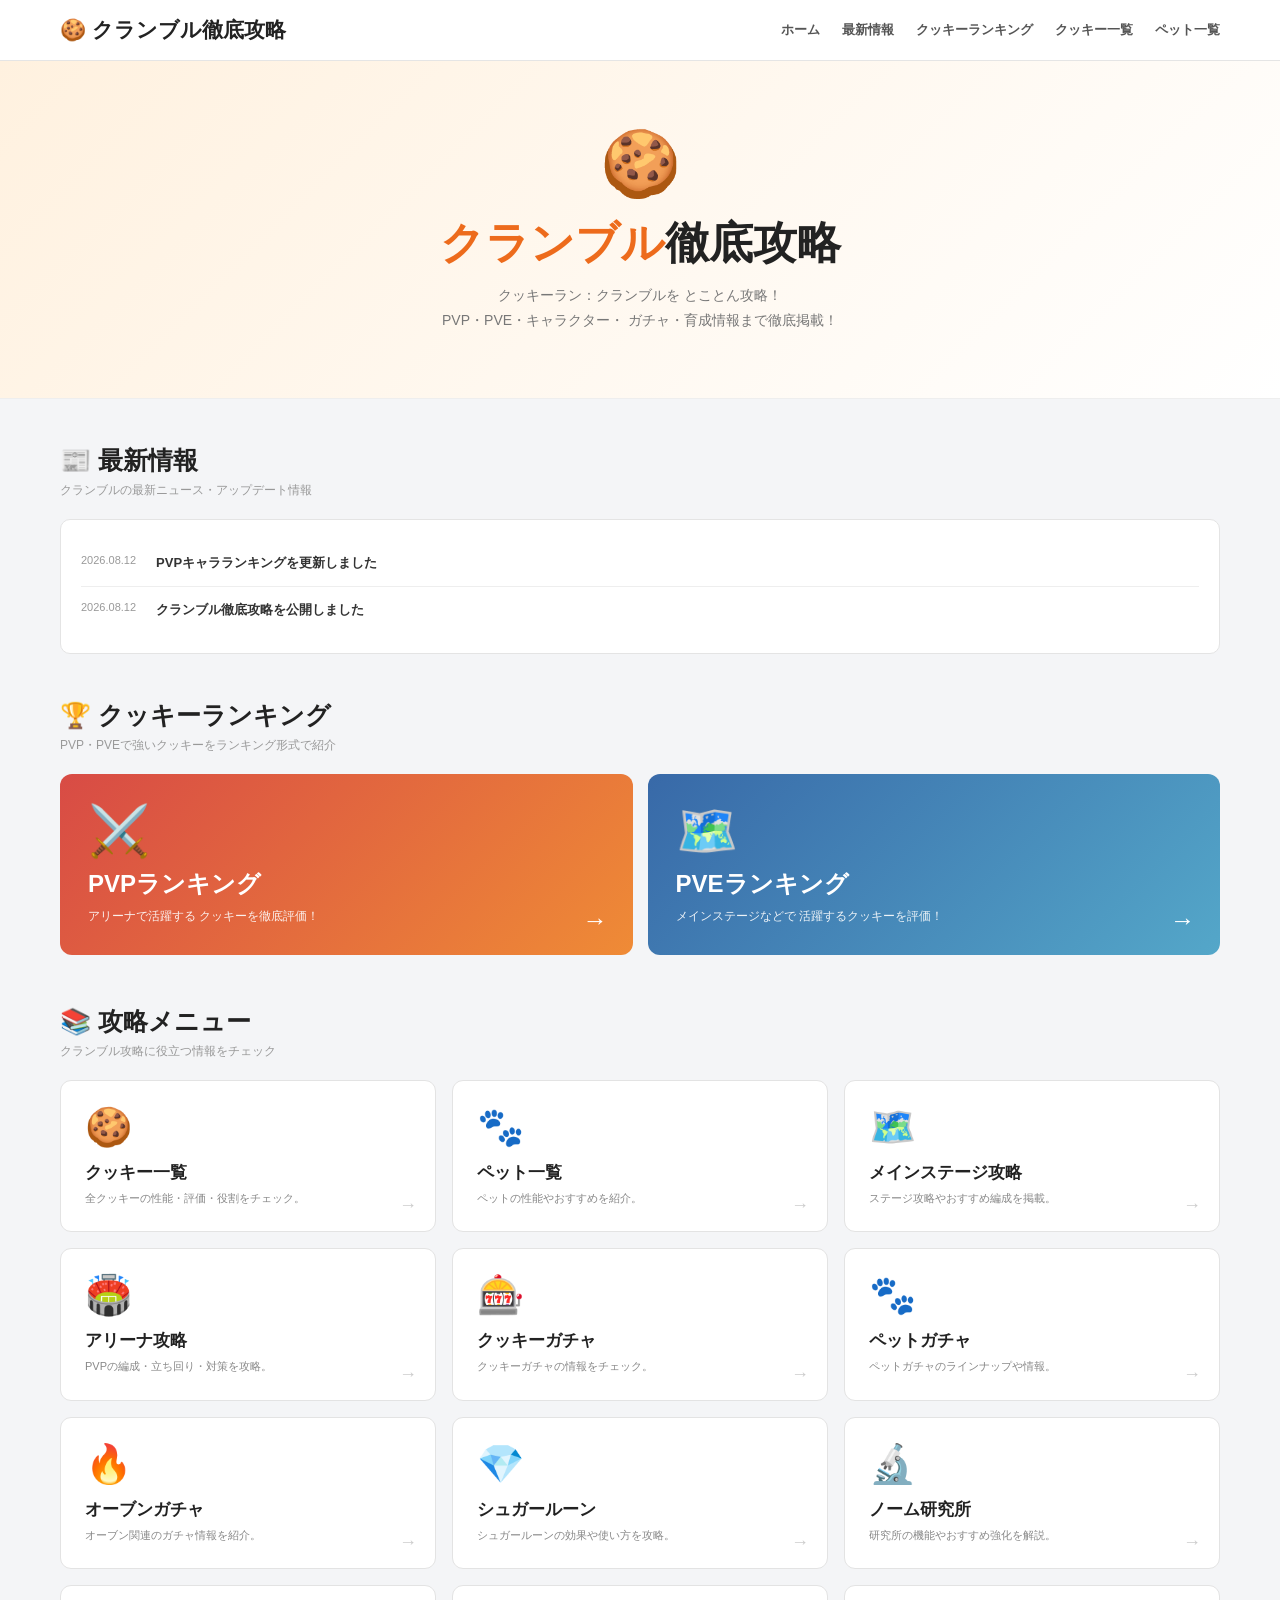
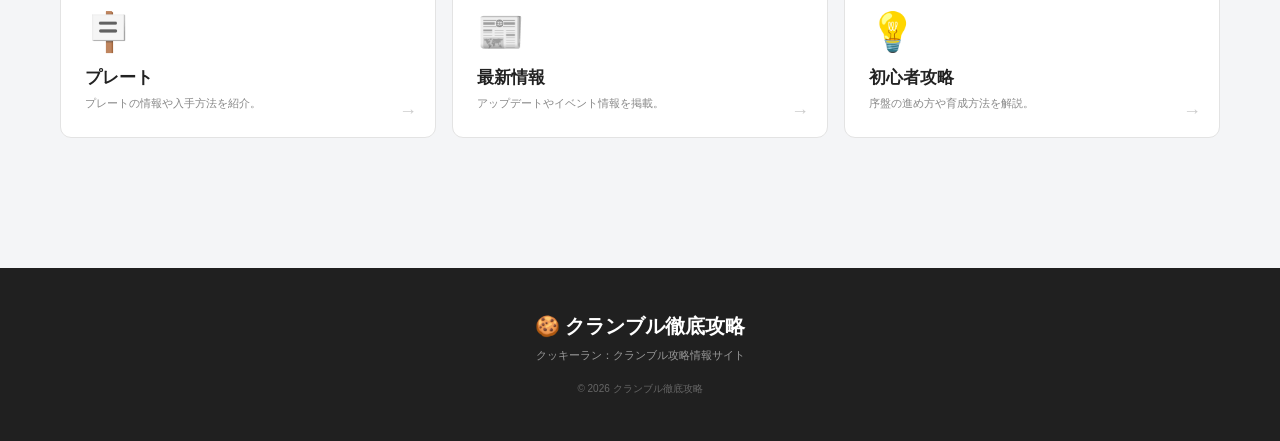
==== commit b6f9523a: "Update index.html" ====
--- a/index.html
+++ b/index.html
@@ -3,902 +3,629 @@
 
 <head>
 
-<meta charset="UTF-8">
-
-<meta
-  name="viewport"
-  content="width=device-width, initial-scale=1.0"
->
-
-<title>クランブル徹底攻略</title>
-
-
-<style>
-
-/* =========================
-   基本設定
-========================= */
-
-* {
-  box-sizing: border-box;
-  margin: 0;
-  padding: 0;
-}
-
-html {
-  scroll-behavior: smooth;
-}
-
-body {
-
-  font-family:
-    -apple-system,
-    BlinkMacSystemFont,
-    "Noto Sans JP",
-    "Yu Gothic",
-    sans-serif;
-
-  color: #24445a;
-
-  background:
-    linear-gradient(
-      180deg,
-      #e9fbff 0%,
-      #d7f5fb 45%,
-      #c9eef6 100%
-    );
-
-  min-height: 100vh;
-
-  overflow-x: hidden;
-}
-
-
-/* =========================
-   背景のキラキラ
-========================= */
-
-body::before {
-
-  content: "";
-
-  position: fixed;
-
-  inset: 0;
-
-  pointer-events: none;
-
-  background-image:
-
-    radial-gradient(
-      circle,
-      rgba(255,255,255,.9) 1px,
-      transparent 2px
-    );
-
-  background-size: 55px 55px;
-
-  opacity: .35;
-
-  z-index: -1;
-}
-
-
-/* =========================
-   ヘッダー
-========================= */
-
-header {
-
-  position: sticky;
-
-  top: 0;
-
-  z-index: 1000;
-
-  background:
-    rgba(255,255,255,.88);
-
-  backdrop-filter:
-    blur(15px);
-
-  border-bottom:
-    1px solid #a8dce8;
-
-  box-shadow:
-    0 4px 20px rgba(51,150,175,.12);
-
-}
-
-
-.header-inner {
-
-  width:
-    min(1200px,94%);
-
-  margin:
-    auto;
-
-  min-height:
-    72px;
-
-  display:
-    flex;
-
-  align-items:
-    center;
-
-  justify-content:
-    space-between;
-
-  gap:
-    20px;
-
-}
-
-
-/* ロゴ */
-
-.logo {
-
-  text-decoration:
-    none;
-
-  color:
-    #167a9a;
-
-  font-size:
-    22px;
-
-  font-weight:
-    900;
-
-  white-space:
-    nowrap;
-
-}
-
-
-.logo span {
-
-  color:
-    #45b9d4;
-
-}
-
-
-/* =========================
-   ナビゲーション
-========================= */
-
-.main-nav {
-
-  display:
-    flex;
-
-  align-items:
-    center;
-
-  gap:
-    6px;
-
-  overflow-x:
-    auto;
-
-}
-
-
-.main-nav a {
-
-  text-decoration:
-    none;
-
-  color:
-    #416477;
-
-  font-size:
-    13px;
-
-  font-weight:
-    700;
-
-  white-space:
-    nowrap;
-
-  padding:
-    11px 13px;
-
-  border-radius:
-    12px;
-
-  transition:
-    .2s;
-
-}
-
-
-.main-nav a:hover {
-
-  color:
-    #087c9f;
-
-  background:
-    #d8f5fa;
-
-}
-
-
-/* トップページ */
-
-.main-nav .home {
-
-  color:
-    white;
-
-  background:
-    linear-gradient(
-      135deg,
-      #55c8df,
-      #3aa5c4
-    );
-
-  box-shadow:
-    0 5px 15px
-    rgba(42,160,190,.22);
-
-}
-
-
-/* =========================
-   メインビジュアル
-========================= */
-
-.hero {
-
-  width:
-    min(1200px,94%);
-
-  margin:
-    auto;
-
-  padding:
-    50px 0 35px;
-
-}
-
-
-.hero-box {
-
-  position:
-    relative;
-
-  min-height:
-    500px;
-
-  border-radius:
-    35px;
-
-  overflow:
-    hidden;
-
-  display:
-    flex;
-
-  align-items:
-    center;
-
-  justify-content:
-    center;
-
-  text-align:
-    center;
-
-  background:
-
-    radial-gradient(
-      circle at 50% 20%,
-      rgba(255,255,255,.95),
-      transparent 38%
-    ),
-
-    linear-gradient(
-      135deg,
-      #bceff8,
-      #8ed9e9,
-      #c7f4fa
-    );
-
-  border:
-    1px solid
-    rgba(255,255,255,.9);
-
-  box-shadow:
-    0 25px 60px
-    rgba(47,151,177,.22);
-
-}
-
-
-/* 装飾 */
-
-.hero-box::before {
-
-  content:
-    "✦  ✧  ✦  ✧  ✦";
-
-  position:
-    absolute;
-
-  top:
-    30px;
-
-  left:
-    0;
-
-  right:
-    0;
-
-  color:
-    rgba(255,255,255,.8);
-
-  font-size:
-    22px;
-
-  letter-spacing:
-    20px;
-
-}
-
-
-.hero-box::after {
-
-  content:
-    "";
-
-  position:
-    absolute;
-
-  width:
-    420px;
-
-  height:
-    420px;
-
-  border-radius:
-    50%;
-
-  background:
-    rgba(255,255,255,.28);
-
-  right:
-    -180px;
-
-  bottom:
-    -190px;
-
-}
-
-
-/* =========================
-   メイン画像
-========================= */
-
-.main-image {
-
-  position:
-    absolute;
-
-  inset:
-    0;
-
-  display:
-    flex;
-
-  justify-content:
-    center;
-
-  align-items:
-    center;
-
-  z-index:
-    1;
-
-}
-
-
-/*
-  ↓↓↓ ここにメイン画像を入れる ↓↓↓
-*/
-
-.main-image img {
-
-  width:
-    min(100%,850px);
-
-  max-height:
-    480px;
-
-  object-fit:
-    contain;
-
-  filter:
-    drop-shadow(
-      0 20px 25px
-      rgba(26,112,140,.25)
-    );
-
-}
-
-
-/* 画像がまだない場合 */
-
-.image-placeholder {
-
-  width:
-    min(80%,700px);
-
-  padding:
-    100px 20px;
-
-  border-radius:
-    25px;
-
-  border:
-    2px dashed
-    rgba(35,135,160,.35);
-
-  background:
-    rgba(255,255,255,.35);
-
-  color:
-    #378ba4;
-
-  font-weight:
-    800;
-
-}
-
-
-/* =========================
-   メインタイトル
-========================= */
-
-.hero-content {
-
-  position:
-    relative;
-
-  z-index:
-    3;
-
-  padding:
-    30px;
-
-}
-
-
-.hero-content h1 {
-
-  font-size:
-    clamp(40px,8vw,78px);
-
-  font-weight:
-    1000;
-
-  color:
-    white;
-
-  text-shadow:
-    0 4px 18px
-    rgba(38,120,145,.35);
-
-}
-
-
-.hero-content p {
-
-  margin-top:
-    15px;
-
-  color:
-    #31738a;
-
-  font-size:
-    15px;
-
-  font-weight:
-    700;
-
-}
-
-
-/* =========================
-   更新情報
-========================= */
-
-.news-section {
-
-  width:
-    min(1000px,92%);
-
-  margin:
-    20px auto 45px;
-
-}
-
-
-.section-title {
-
-  display:
-    flex;
-
-  justify-content:
-    space-between;
-
-  align-items:
-    center;
-
-  margin-bottom:
-    15px;
-
-}
-
-
-.section-title h2 {
-
-  font-size:
-    25px;
-
-  color:
-    #176f8b;
-
-}
-
-
-.section-title span {
-
-  font-size:
-    12px;
-
-  color:
-    #6b9aaa;
-
-}
-
-
-.news-list {
-
-  background:
-    rgba(255,255,255,.78);
-
-  border:
-    1px solid #b8e3eb;
-
-  border-radius:
-    20px;
-
-  overflow:
-    hidden;
-
-  box-shadow:
-    0 12px 35px
-    rgba(56,150,170,.1);
-
-}
-
-
-.news-item {
-
-  display:
-    flex;
-
-  align-items:
-    center;
-
-  gap:
-    18px;
-
-  padding:
-    16px 20px;
-
-  border-bottom:
-    1px solid #d7edf1;
-
-}
-
-
-.news-item:last-child {
-
-  border-bottom:
-    none;
-
-}
-
-
-.news-date {
-
-  color:
-    #50a7bf;
-
-  font-size:
-    12px;
-
-  font-weight:
-    800;
-
-}
-
-
-.news-text {
-
-  color:
-    #416477;
-
-  font-size:
-    14px;
-
-}
-
-
-/* =========================
-   コンテンツカード
-========================= */
-
-.contents {
-
-  width:
-    min(1100px,92%);
-
-  margin:
-    auto;
-
-  padding-bottom:
-    50px;
-
-}
-
-
-.contents-grid {
-
-  display:
-    grid;
-
-  grid-template-columns:
-    repeat(
-      3,
-      1fr
-    );
-
-  gap:
-    18px;
-
-}
-
-
-.content-card {
-
-  display:
-    block;
-
-  text-decoration:
-    none;
-
-  padding:
-    25px;
-
-  min-height:
-    180px;
-
-  border-radius:
-    23px;
-
-  background:
-    rgba(255,255,255,.82);
-
-  border:
-    1px solid #b8e3eb;
-
-  box-shadow:
-    0 12px 30px
-    rgba(52,145,167,.1);
-
-  transition:
-    .25s;
-
-}
-
-
-.content-card:hover {
-
-  transform:
-    translateY(-6px);
-
-  box-shadow:
-    0 18px 38px
-    rgba(52,145,167,.18);
-
-  border-color:
-    #70c8da;
-
-}
-
-
-.card-icon {
-
-  font-size:
-    34px;
-
-  margin-bottom:
-    14px;
-
-}
-
-
-.content-card h3 {
-
-  color:
-    #19718d;
-
-  font-size:
-    19px;
-
-  margin-bottom:
-    8px;
-
-}
-
-
-.content-card p {
-
-  color:
-    #648494;
-
-  font-size:
-    13px;
-
-  line-height:
-    1.7;
-
-}
-
-
-/* =========================
-   フッター
-========================= */
-
-footer {
-
-  padding:
-    45px 20px;
-
-  text-align:
-    center;
-
-  background:
-    rgba(255,255,255,.7);
-
-  border-top:
-    1px solid #b8e3eb;
-
-  color:
-    #6c919f;
-
-  font-size:
-    12px;
-
-}
-
-
-/* =========================
-   スマホ
-========================= */
-
-@media(max-width:850px) {
-
-  .header-inner {
-
-    flex-direction:
-      column;
-
-    align-items:
-      stretch;
-
-    padding:
-      12px 0;
-
-  }
-
-
-  .logo {
-
-    text-align:
-      center;
-
-  }
-
-
-  .main-nav {
-
-    justify-content:
-      flex-start;
-
-  }
-
-
-  .hero {
-
-    padding-top:
-      25px;
-
-  }
-
-
-  .hero-box {
-
-    min-height:
-      400px;
-
-  }
-
-
-  .contents-grid {
-
-    grid-template-columns:
-      1fr 1fr;
-
-  }
-
-}
-
-
-@media(max-width:550px) {
-
-  .contents-grid {
-
-    grid-template-columns:
-      1fr;
-
-  }
-
-
-  .hero-box {
-
-    min-height:
-      360px;
-
-    border-radius:
-      25px;
-
-  }
-
-
-  .news-item {
-
-    flex-direction:
-      column;
-
-    align-items:
-      flex-start;
-
-    gap:
-      5px;
-
-  }
-
-
-  .main-nav a {
-
-    font-size:
-      12px;
-
-    padding:
-      9px 10px;
-
-  }
-
-}
-
-</style>
+    <meta charset="UTF-8">
+
+    <meta name="viewport"
+          content="width=device-width, initial-scale=1.0">
+
+    <title>クランブル徹底攻略｜クッキーラン：クランブル攻略サイト</title>
+
+    <meta name="description"
+          content="クッキーラン：クランブルの最新情報、クッキーランキング、PVP・PVE攻略、クッキー・ペット一覧、ガチャ情報などを掲載する攻略サイト。">
+
+    <style>
+
+        * {
+            margin: 0;
+            padding: 0;
+            box-sizing: border-box;
+        }
+
+        body {
+            font-family:
+                -apple-system,
+                BlinkMacSystemFont,
+                "Hiragino Kaku Gothic ProN",
+                "Yu Gothic",
+                sans-serif;
+
+            background: #f4f5f7;
+
+            color: #222;
+        }
+
+
+        /* =========================
+           ヘッダー
+        ========================= */
+
+        header {
+
+            background: #ffffff;
+
+            border-bottom:
+                1px solid #e5e5e5;
+
+            position: sticky;
+
+            top: 0;
+
+            z-index: 1000;
+        }
+
+
+        .header-inner {
+
+            max-width: 1200px;
+
+            margin: auto;
+
+            padding:
+                16px 20px;
+
+            display: flex;
+
+            align-items: center;
+
+            justify-content: space-between;
+
+            gap: 20px;
+        }
+
+
+        .logo {
+
+            text-decoration: none;
+
+            color: #222;
+
+            font-size: 21px;
+
+            font-weight: 900;
+
+            white-space: nowrap;
+        }
+
+
+        nav {
+
+            display: flex;
+
+            gap: 22px;
+
+            overflow-x: auto;
+
+            white-space: nowrap;
+        }
+
+
+        nav a {
+
+            color: #555;
+
+            text-decoration: none;
+
+            font-size: 13px;
+
+            font-weight: bold;
+        }
+
+
+        nav a:hover {
+
+            color: #ed6b1c;
+        }
+
+
+        /* =========================
+           ヒーロー
+        ========================= */
+
+        .hero {
+
+            background:
+                linear-gradient(
+                    135deg,
+                    #fff1df,
+                    #ffffff
+                );
+
+            border-bottom:
+                1px solid #eeeeee;
+        }
+
+
+        .hero-inner {
+
+            max-width: 1200px;
+
+            margin: auto;
+
+            padding:
+                65px 20px;
+
+            text-align: center;
+        }
+
+
+        .hero-cookie {
+
+            font-size: 65px;
+
+            margin-bottom: 12px;
+        }
+
+
+        .hero h1 {
+
+            font-size: 44px;
+
+            font-weight: 900;
+
+            margin-bottom: 10px;
+        }
+
+
+        .hero h1 span {
+
+            color: #ed6b1c;
+        }
+
+
+        .hero p {
+
+            color: #777;
+
+            font-size: 14px;
+
+            line-height: 1.8;
+        }
+
+
+        /* =========================
+           メイン
+        ========================= */
+
+        main {
+
+            max-width: 1200px;
+
+            margin: auto;
+
+            padding:
+                45px 20px 80px;
+        }
+
+
+        /* =========================
+           セクションタイトル
+        ========================= */
+
+        .section-title {
+
+            margin-bottom: 20px;
+        }
+
+
+        .section-title h2 {
+
+            font-size: 25px;
+
+            font-weight: 900;
+        }
+
+
+        .section-title p {
+
+            color: #999;
+
+            font-size: 12px;
+
+            margin-top: 5px;
+        }
+
+
+        /* =========================
+           最新情報
+        ========================= */
+
+        .news-box {
+
+            background: white;
+
+            border:
+                1px solid #e4e4e4;
+
+            border-radius: 10px;
+
+            padding: 20px;
+
+            margin-bottom: 45px;
+        }
+
+
+        .news-item {
+
+            display: flex;
+
+            gap: 20px;
+
+            padding: 14px 0;
+
+            border-bottom:
+                1px solid #eeeeee;
+        }
+
+
+        .news-item:last-child {
+
+            border-bottom: none;
+        }
+
+
+        .news-date {
+
+            color: #999;
+
+            font-size: 11px;
+
+            white-space: nowrap;
+        }
+
+
+        .news-item a {
+
+            color: #333;
+
+            text-decoration: none;
+
+            font-size: 13px;
+
+            font-weight: bold;
+        }
+
+
+        .news-item a:hover {
+
+            color: #ed6b1c;
+        }
+
+
+        /* =========================
+           メニューグリッド
+        ========================= */
+
+        .menu-grid {
+
+            display: grid;
+
+            grid-template-columns:
+                repeat(3, 1fr);
+
+            gap: 16px;
+
+            margin-bottom: 50px;
+        }
+
+
+        .menu-card {
+
+            position: relative;
+
+            min-height: 145px;
+
+            padding: 24px;
+
+            background: white;
+
+            border:
+                1px solid #e3e3e3;
+
+            border-radius: 11px;
+
+            text-decoration: none;
+
+            color: #222;
+
+            overflow: hidden;
+
+            transition:
+                transform .2s,
+                box-shadow .2s;
+        }
+
+
+        .menu-card:hover {
+
+            transform:
+                translateY(-4px);
+
+            box-shadow:
+                0 10px 28px
+                rgba(0,0,0,.08);
+        }
+
+
+        .menu-icon {
+
+            font-size: 38px;
+
+            margin-bottom: 12px;
+        }
+
+
+        .menu-card h3 {
+
+            font-size: 17px;
+
+            margin-bottom: 6px;
+        }
+
+
+        .menu-card p {
+
+            color: #888;
+
+            font-size: 11px;
+
+            line-height: 1.6;
+        }
+
+
+        .arrow {
+
+            position: absolute;
+
+            right: 18px;
+
+            bottom: 15px;
+
+            color: #ccc;
+
+            font-size: 18px;
+        }
+
+
+        /* =========================
+           ランキング特別バナー
+        ========================= */
+
+        .ranking-banner {
+
+            display: grid;
+
+            grid-template-columns:
+                1fr 1fr;
+
+            gap: 15px;
+
+            margin-bottom: 50px;
+        }
+
+
+        .ranking-card {
+
+            min-height: 170px;
+
+            padding: 28px;
+
+            border-radius: 12px;
+
+            text-decoration: none;
+
+            color: white;
+
+            position: relative;
+
+            overflow: hidden;
+        }
+
+
+        .ranking-card.pvp {
+
+            background:
+                linear-gradient(
+                    135deg,
+                    #d84b45,
+                    #ef8b36
+                );
+        }
+
+
+        .ranking-card.pve {
+
+            background:
+                linear-gradient(
+                    135deg,
+                    #3869a8,
+                    #54a7c9
+                );
+        }
+
+
+        .ranking-card .big-icon {
+
+            font-size: 50px;
+
+            margin-bottom: 8px;
+        }
+
+
+        .ranking-card h3 {
+
+            font-size: 24px;
+
+            margin-bottom: 7px;
+        }
+
+
+        .ranking-card p {
+
+            font-size: 12px;
+
+            opacity: .9;
+
+            line-height: 1.6;
+        }
+
+
+        .ranking-arrow {
+
+            position: absolute;
+
+            right: 25px;
+
+            bottom: 20px;
+
+            font-size: 25px;
+        }
+
+
+        /* =========================
+           フッター
+        ========================= */
+
+        footer {
+
+            background: #202020;
+
+            color: white;
+
+            text-align: center;
+
+            padding:
+                45px 20px;
+        }
+
+
+        footer h2 {
+
+            font-size: 20px;
+
+            margin-bottom: 8px;
+        }
+
+
+        footer p {
+
+            color: #999;
+
+            font-size: 11px;
+
+            margin-bottom: 15px;
+        }
+
+
+        footer small {
+
+            color: #666;
+
+            font-size: 10px;
+        }
+
+
+        /* =========================
+           スマホ
+        ========================= */
+
+        @media (max-width: 750px) {
+
+
+            .header-inner {
+
+                flex-direction: column;
+
+                align-items:
+                    flex-start;
+            }
+
+
+            nav {
+
+                width: 100%;
+
+                padding-bottom: 3px;
+            }
+
+
+            .hero-inner {
+
+                padding:
+                    50px 20px;
+            }
+
+
+            .hero h1 {
+
+                font-size: 32px;
+            }
+
+
+            .hero-cookie {
+
+                font-size: 55px;
+            }
+
+
+            .menu-grid {
+
+                grid-template-columns:
+                    1fr 1fr;
+
+                gap: 10px;
+            }
+
+
+            .menu-card {
+
+                min-height: 135px;
+
+                padding: 17px;
+            }
+
+
+            .menu-icon {
+
+                font-size: 30px;
+            }
+
+
+            .menu-card h3 {
+
+                font-size: 14px;
+            }
+
+
+            .menu-card p {
+
+                font-size: 10px;
+            }
+
+
+            .ranking-banner {
+
+                grid-template-columns:
+                    1fr;
+            }
+
+
+            .ranking-card {
+
+                min-height: 145px;
+            }
+
+
+            .news-item {
+
+                flex-direction:
+                    column;
+
+                gap: 5px;
+            }
+
+        }
+
+    </style>
 
 </head>
 
@@ -907,421 +634,552 @@
 
 
 <!-- =========================
-     上部ナビ
+     ヘッダー
 ========================= -->
 
 <header>
 
-<div class="header-inner">
-
-
-<a
-  href="index.html"
-  class="logo"
->
-
-  🍪 クランブル
-  <span>徹底攻略</span>
-
-</a>
-
-
-<nav class="main-nav">
-
-
-<a
-  href="index.html"
-  class="home"
->
-  🏠 トップページに戻る
-</a>
-
-
-<a href="#news">
-  📰 更新情報
-</a>
-
-
-<a href="ranking.html">
-  👑 クッキーランキング
-</a>
-
-
-<a href="#characters">
-  🍪 クッキー個別紹介
-</a>
-
-
-<a href="#arena">
-  ⚔️ アリーナ攻略
-</a>
-
-
-<a href="#stage">
-  🗺️ メインステージ攻略
-</a>
-
-
-</nav>
+    <div class="header-inner">
+
+        <a
+            href="index.html"
+            class="logo">
+
+            🍪 クランブル徹底攻略
+
+        </a>
+
+
+        <nav>
+
+            <a href="index.html">
+                ホーム
+            </a>
+
+            <a href="latest.html">
+                最新情報
+            </a>
+
+            <a href="ranking.html">
+                クッキーランキング
+            </a>
+
+            <a href="cookies.html">
+                クッキー一覧
+            </a>
+
+            <a href="pets.html">
+                ペット一覧
+            </a>
+
+        </nav>
+
+    </div>
+
+</header>
+
+
+
+<!-- =========================
+     ヒーロー
+========================= -->
+
+<section class="hero">
+
+    <div class="hero-inner">
+
+        <div class="hero-cookie">
+            🍪
+        </div>
+
+
+        <h1>
+
+            <span>クランブル</span>徹底攻略
+
+        </h1>
+
+
+        <p>
+
+            クッキーラン：クランブルを
+            とことん攻略！<br>
+
+            PVP・PVE・キャラクター・
+            ガチャ・育成情報まで徹底掲載！
+
+        </p>
+
+    </div>
+
+</section>
+
+
+
+<main>
+
+
+<!-- =========================
+     最新情報
+========================= -->
+
+<div class="section-title">
+
+    <h2>
+        📰 最新情報
+    </h2>
+
+    <p>
+        クランブルの最新ニュース・アップデート情報
+    </p>
 
 </div>
 
-</header>
+
+<div class="news-box">
+
+
+    <div class="news-item">
+
+        <span class="news-date">
+            2026.08.12
+        </span>
+
+        <a href="ranking.html">
+
+            PVPキャラランキングを更新しました
+
+        </a>
+
+    </div>
+
+
+    <div class="news-item">
+
+        <span class="news-date">
+            2026.08.12
+        </span>
+
+        <a href="latest.html">
+
+            クランブル徹底攻略を公開しました
+
+        </a>
+
+    </div>
+
+
+</div>
 
 
 
 <!-- =========================
-     メインビジュアル
+     クッキーランキング
 ========================= -->
 
-<section class="hero">
-
-<div class="hero-box">
-
-
-<!--
-==================================================
-★ メイン画像を入れる場所 ★
-
-画像を用意したら、
-
-<div class="image-placeholder">
-  メイン画像
+<div class="section-title">
+
+    <h2>
+        🏆 クッキーランキング
+    </h2>
+
+    <p>
+        PVP・PVEで強いクッキーをランキング形式で紹介
+    </p>
+
 </div>
 
-を消して、
-
-<img src="images/main.png"
-     alt="クランブル徹底攻略">
-
-に変更してください。
-==================================================
--->
-
-
-<div class="main-image">
-
-  <div class="image-placeholder">
-
-    🖼️ ここに
-    「クランブル徹底攻略」の
-    メイン画像を配置
-
-  </div>
+
+<div class="ranking-banner">
+
+
+    <a
+        href="ranking.html?mode=pvp"
+        class="ranking-card pvp">
+
+        <div class="big-icon">
+            ⚔️
+        </div>
+
+        <h3>
+            PVPランキング
+        </h3>
+
+        <p>
+            アリーナで活躍する
+            クッキーを徹底評価！
+        </p>
+
+        <div class="ranking-arrow">
+            →
+        </div>
+
+    </a>
+
+
+    <a
+        href="ranking.html?mode=pve"
+        class="ranking-card pve">
+
+        <div class="big-icon">
+            🗺️
+        </div>
+
+        <h3>
+            PVEランキング
+        </h3>
+
+        <p>
+            メインステージなどで
+            活躍するクッキーを評価！
+        </p>
+
+        <div class="ranking-arrow">
+            →
+        </div>
+
+    </a>
+
 
 </div>
 
 
-<div class="hero-content">
-
-  <h1>
-
-    クランブル<br>
-    徹底攻略
-
-  </h1>
-
-  <p>
-
-    クッキーラン クランブルを
-    とことん攻略！
-
-  </p>
+
+<!-- =========================
+     攻略メニュー
+========================= -->
+
+<div class="section-title">
+
+    <h2>
+        📚 攻略メニュー
+    </h2>
+
+    <p>
+        クランブル攻略に役立つ情報をチェック
+    </p>
 
 </div>
 
 
+<div class="menu-grid">
+
+
+    <!-- クッキー一覧 -->
+
+    <a
+        href="cookies.html"
+        class="menu-card">
+
+        <div class="menu-icon">
+            🍪
+        </div>
+
+        <h3>
+            クッキー一覧
+        </h3>
+
+        <p>
+            全クッキーの性能・評価・役割をチェック。
+        </p>
+
+        <span class="arrow">
+            →
+        </span>
+
+    </a>
+
+
+
+    <!-- ペット一覧 -->
+
+    <a
+        href="pets.html"
+        class="menu-card">
+
+        <div class="menu-icon">
+            🐾
+        </div>
+
+        <h3>
+            ペット一覧
+        </h3>
+
+        <p>
+            ペットの性能やおすすめを紹介。
+        </p>
+
+        <span class="arrow">
+            →
+        </span>
+
+    </a>
+
+
+
+    <!-- メインステージ -->
+
+    <a
+        href="main-stage.html"
+        class="menu-card">
+
+        <div class="menu-icon">
+            🗺️
+        </div>
+
+        <h3>
+            メインステージ攻略
+        </h3>
+
+        <p>
+            ステージ攻略やおすすめ編成を掲載。
+        </p>
+
+        <span class="arrow">
+            →
+        </span>
+
+    </a>
+
+
+
+    <!-- アリーナ -->
+
+    <a
+        href="arena.html"
+        class="menu-card">
+
+        <div class="menu-icon">
+            🏟️
+        </div>
+
+        <h3>
+            アリーナ攻略
+        </h3>
+
+        <p>
+            PVPの編成・立ち回り・対策を攻略。
+        </p>
+
+        <span class="arrow">
+            →
+        </span>
+
+    </a>
+
+
+
+    <!-- クッキーガチャ -->
+
+    <a
+        href="cookie-gacha.html"
+        class="menu-card">
+
+        <div class="menu-icon">
+            🎰
+        </div>
+
+        <h3>
+            クッキーガチャ
+        </h3>
+
+        <p>
+            クッキーガチャの情報をチェック。
+        </p>
+
+        <span class="arrow">
+            →
+        </span>
+
+    </a>
+
+
+
+    <!-- ペットガチャ -->
+
+    <a
+        href="pet-gacha.html"
+        class="menu-card">
+
+        <div class="menu-icon">
+            🐾
+        </div>
+
+        <h3>
+            ペットガチャ
+        </h3>
+
+        <p>
+            ペットガチャのラインナップや情報。
+        </p>
+
+        <span class="arrow">
+            →
+        </span>
+
+    </a>
+
+
+
+    <!-- オーブンガチャ -->
+
+    <a
+        href="oven-gacha.html"
+        class="menu-card">
+
+        <div class="menu-icon">
+            🔥
+        </div>
+
+        <h3>
+            オーブンガチャ
+        </h3>
+
+        <p>
+            オーブン関連のガチャ情報を紹介。
+        </p>
+
+        <span class="arrow">
+            →
+        </span>
+
+    </a>
+
+
+
+    <!-- シュガールーン -->
+
+    <a
+        href="sugar-rune.html"
+        class="menu-card">
+
+        <div class="menu-icon">
+            💎
+        </div>
+
+        <h3>
+            シュガールーン
+        </h3>
+
+        <p>
+            シュガールーンの効果や使い方を攻略。
+        </p>
+
+        <span class="arrow">
+            →
+        </span>
+
+    </a>
+
+
+
+    <!-- ノーム研究所 -->
+
+    <a
+        href="gnome-lab.html"
+        class="menu-card">
+
+        <div class="menu-icon">
+            🔬
+        </div>
+
+        <h3>
+            ノーム研究所
+        </h3>
+
+        <p>
+            研究所の機能やおすすめ強化を解説。
+        </p>
+
+        <span class="arrow">
+            →
+        </span>
+
+    </a>
+
+
+
+    <!-- プレート -->
+
+    <a
+        href="plates.html"
+        class="menu-card">
+
+        <div class="menu-icon">
+            🪧
+        </div>
+
+        <h3>
+            プレート
+        </h3>
+
+        <p>
+            プレートの情報や入手方法を紹介。
+        </p>
+
+        <span class="arrow">
+            →
+        </span>
+
+    </a>
+
+
+
+    <!-- 最新情報 -->
+
+    <a
+        href="latest.html"
+        class="menu-card">
+
+        <div class="menu-icon">
+            📰
+        </div>
+
+        <h3>
+            最新情報
+        </h3>
+
+        <p>
+            アップデートやイベント情報を掲載。
+        </p>
+
+        <span class="arrow">
+            →
+        </span>
+
+    </a>
+
+
+
+    <!-- 初心者攻略 -->
+
+    <a
+        href="beginner.html"
+        class="menu-card">
+
+        <div class="menu-icon">
+            💡
+        </div>
+
+        <h3>
+            初心者攻略
+        </h3>
+
+        <p>
+            序盤の進め方や育成方法を解説。
+        </p>
+
+        <span class="arrow">
+            →
+        </span>
+
+    </a>
+
+
 </div>
 
-</section>
-
-
-
-<!-- =========================
-     更新情報
-========================= -->
-
-<section
-  class="news-section"
-  id="news"
->
-
-
-<div class="section-title">
-
-  <h2>
-    📰 更新情報
-  </h2>
-
-  <span>
-    UPDATE
-  </span>
-
-</div>
-
-
-<div class="news-list">
-
-
-<div class="news-item">
-
-  <div class="news-date">
-    2026.08.12
-  </div>
-
-  <div class="news-text">
-    クッキーランキングを更新しました。
-  </div>
-
-</div>
-
-
-<div class="news-item">
-
-  <div class="news-date">
-    2026.08.12
-  </div>
-
-  <div class="news-text">
-    クランブル徹底攻略サイトを更新しました！
-  </div>
-
-</div>
-
-
-<div class="news-item">
-
-  <div class="news-date">
-    2026.08.11
-  </div>
-
-  <div class="news-text">
-    新しいキャラクター情報を追加しました。
-  </div>
-
-</div>
-
-
-</div>
-
-</section>
-
-
-
-<!-- =========================
-     攻略コンテンツ
-========================= -->
-
-<section class="contents">
-
-<div class="section-title">
-
-  <h2>
-    🔥 攻略コンテンツ
-  </h2>
-
-  <span>
-    CRUMBLE GUIDE
-  </span>
-
-</div>
-
-
-<div class="contents-grid">
-
-
-<!-- 更新情報 -->
-
-<a
-  href="#news"
-  class="content-card"
->
-
-  <div class="card-icon">
-    📰
-  </div>
-
-  <h3>
-    更新情報
-  </h3>
-
-  <p>
-    サイトの最新更新や
-    新しく追加された攻略情報を紹介。
-  </p>
-
-</a>
-
-
-
-<!-- クッキーランキング -->
-
-<a
-  href="ranking.html"
-  class="content-card"
->
-
-  <div class="card-icon">
-    👑
-  </div>
-
-  <h3>
-    クッキーランキング
-  </h3>
-
-  <p>
-    PVPで活躍するクッキーを
-    SS〜Bランクで評価！
-  </p>
-
-</a>
-
-
-
-<!-- 個別紹介 -->
-
-<a
-  href="#characters"
-  class="content-card"
->
-
-  <div class="card-icon">
-    🍪
-  </div>
-
-  <h3>
-    クッキー個別紹介
-  </h3>
-
-  <p>
-    各クッキーの性能や特徴、
-    おすすめの使い方を紹介。
-  </p>
-
-</a>
-
-
-
-<!-- アリーナ -->
-
-<a
-  href="#arena"
-  class="content-card"
->
-
-  <div class="card-icon">
-    ⚔️
-  </div>
-
-  <h3>
-    アリーナ攻略
-  </h3>
-
-  <p>
-    PVPで勝つための編成や
-    立ち回りを徹底解説。
-  </p>
-
-</a>
-
-
-
-<!-- メインステージ -->
-
-<a
-  href="#stage"
-  class="content-card"
->
-
-  <div class="card-icon">
-    🗺️
-  </div>
-
-  <h3>
-    メインステージ攻略
-  </h3>
-
-  <p>
-    ステージ攻略やおすすめ編成を
-    分かりやすく紹介。
-  </p>
-
-</a>
-
-
-</div>
-
-</section>
-
-
-
-<!-- =========================
-     ダミーの移動先
-========================= -->
-
-<section
-  class="contents"
-  id="characters"
->
-
-<div class="section-title">
-
-  <h2>
-    🍪 クッキー個別紹介
-  </h2>
-
-</div>
-
-<p>
-  キャラクター紹介ページを
-  ここから追加していく予定です。
-</p>
-
-</section>
-
-
-
-<section
-  class="contents"
-  id="arena"
->
-
-<div class="section-title">
-
-  <h2>
-    ⚔️ アリーナ攻略
-  </h2>
-
-</div>
-
-<p>
-  アリーナ攻略ページを
-  ここから追加していく予定です。
-</p>
-
-</section>
-
-
-
-<section
-  class="contents"
-  id="stage"
->
-
-<div class="section-title">
-
-  <h2>
-    🗺️ メインステージ攻略
-  </h2>
-
-</div>
-
-<p>
-  メインステージ攻略ページを
-  ここから追加していく予定です。
-</p>
-
-</section>
+
+</main>
 
 
 
@@ -1331,12 +1189,17 @@
 
 <footer>
 
-  🍪 クランブル徹底攻略
-
-  <br><br>
-
-  クッキーラン クランブル
-  非公式攻略サイト
+    <h2>
+        🍪 クランブル徹底攻略
+    </h2>
+
+    <p>
+        クッキーラン：クランブル攻略情報サイト
+    </p>
+
+    <small>
+        © 2026 クランブル徹底攻略
+    </small>
 
 </footer>
 
@@ -1344,4 +1207,3 @@
 </body>
 
 </html>
-```
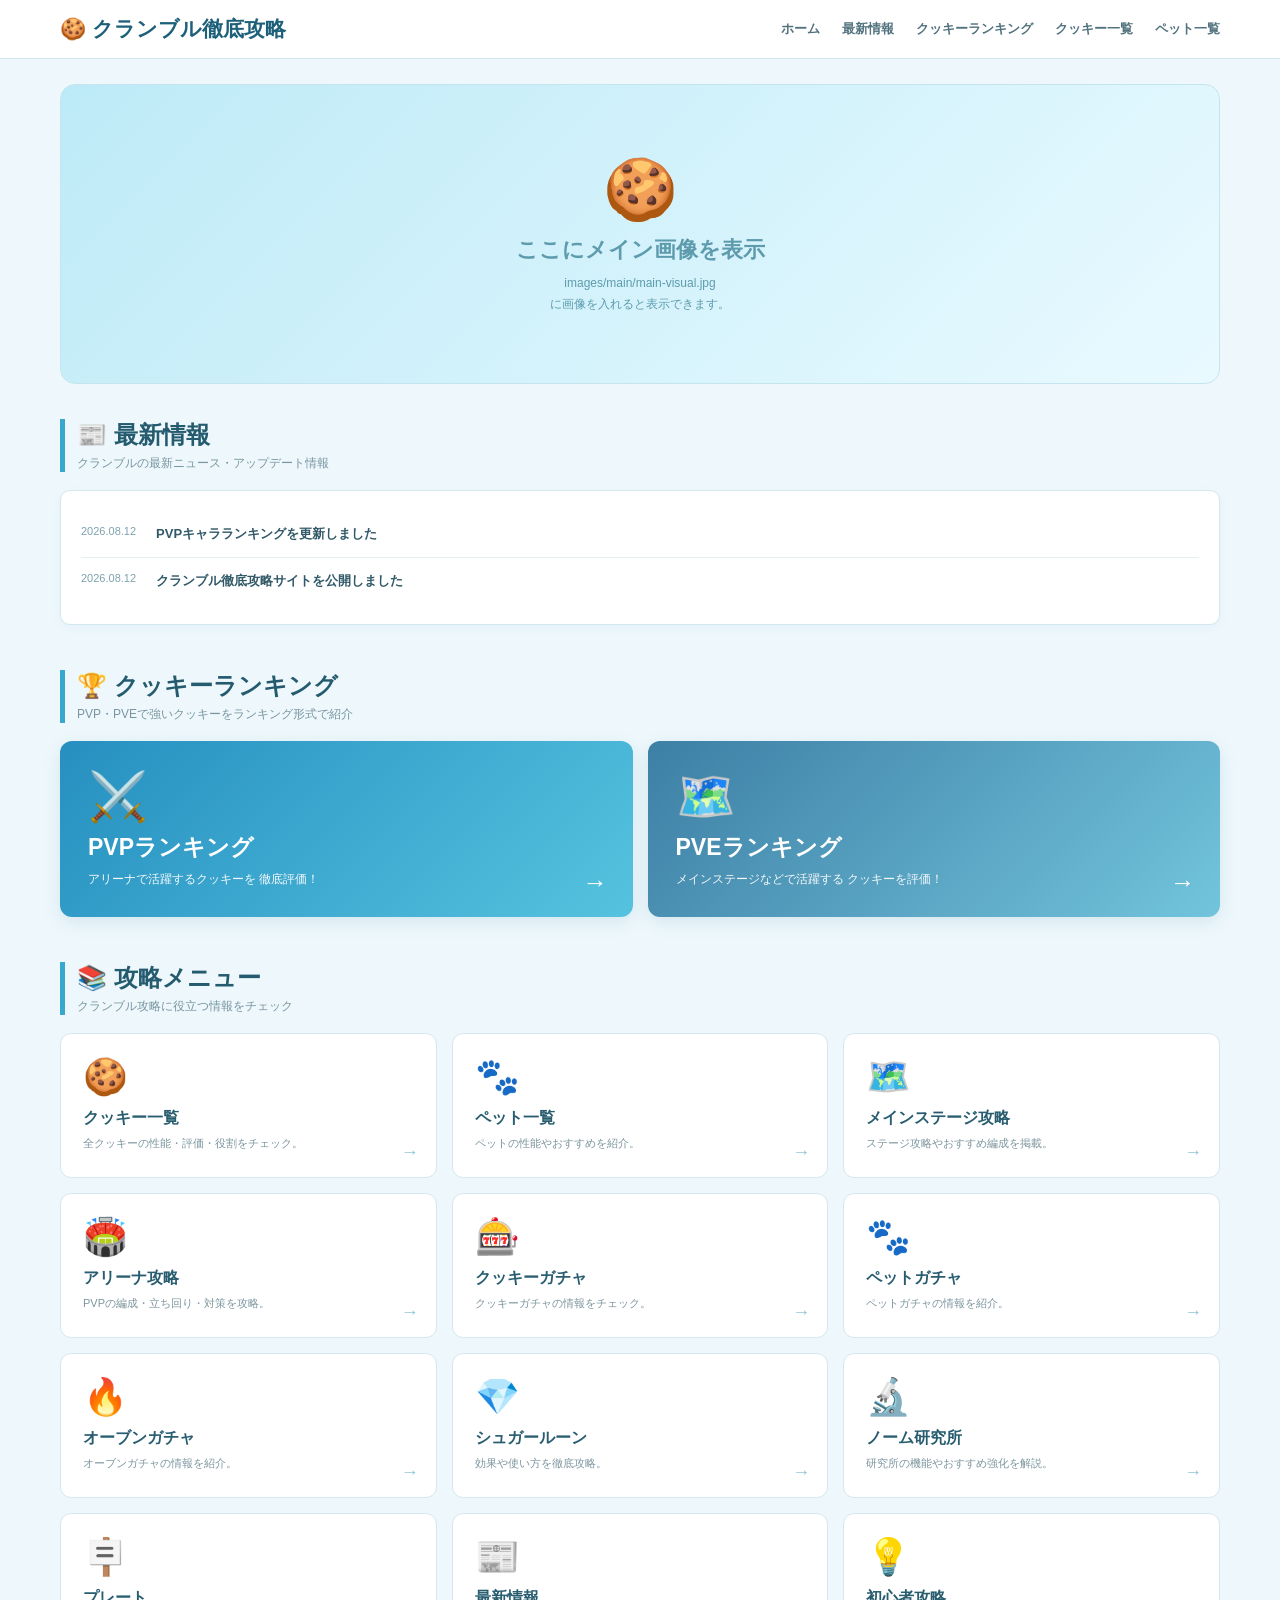
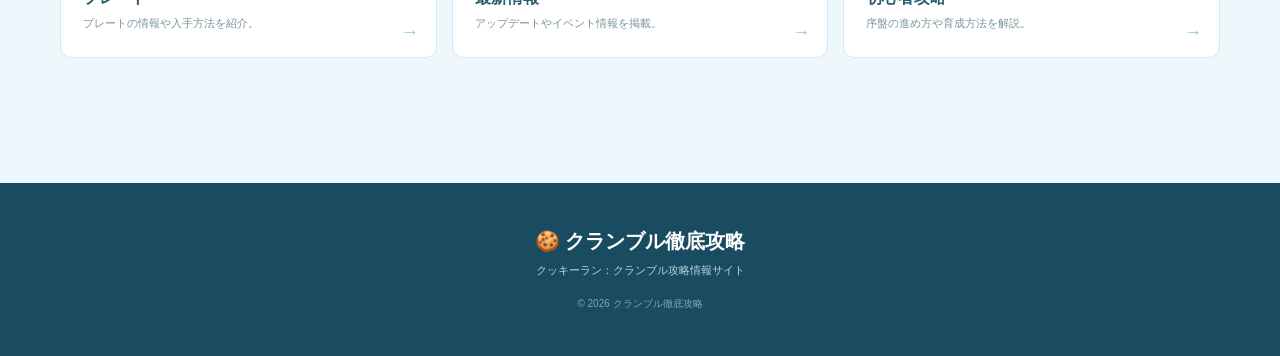
==== commit b5e6fafd: "Update index.html" ====
--- a/index.html
+++ b/index.html
@@ -2,630 +2,640 @@
 <html lang="ja">
 
 <head>
-
-    <meta charset="UTF-8">
-
-    <meta name="viewport"
-          content="width=device-width, initial-scale=1.0">
-
-    <title>クランブル徹底攻略｜クッキーラン：クランブル攻略サイト</title>
-
-    <meta name="description"
-          content="クッキーラン：クランブルの最新情報、クッキーランキング、PVP・PVE攻略、クッキー・ペット一覧、ガチャ情報などを掲載する攻略サイト。">
-
-    <style>
-
-        * {
-            margin: 0;
-            padding: 0;
-            box-sizing: border-box;
-        }
-
-        body {
-            font-family:
-                -apple-system,
-                BlinkMacSystemFont,
-                "Hiragino Kaku Gothic ProN",
-                "Yu Gothic",
-                sans-serif;
-
-            background: #f4f5f7;
-
-            color: #222;
-        }
-
-
-        /* =========================
-           ヘッダー
-        ========================= */
-
-        header {
-
-            background: #ffffff;
-
-            border-bottom:
-                1px solid #e5e5e5;
-
-            position: sticky;
-
-            top: 0;
-
-            z-index: 1000;
-        }
-
-
-        .header-inner {
-
-            max-width: 1200px;
-
-            margin: auto;
-
-            padding:
-                16px 20px;
-
-            display: flex;
-
-            align-items: center;
-
-            justify-content: space-between;
-
-            gap: 20px;
-        }
-
-
-        .logo {
-
-            text-decoration: none;
-
-            color: #222;
-
-            font-size: 21px;
-
-            font-weight: 900;
-
-            white-space: nowrap;
-        }
-
-
-        nav {
-
-            display: flex;
-
-            gap: 22px;
-
-            overflow-x: auto;
-
-            white-space: nowrap;
-        }
-
-
-        nav a {
-
-            color: #555;
-
-            text-decoration: none;
-
-            font-size: 13px;
-
-            font-weight: bold;
-        }
-
-
-        nav a:hover {
-
-            color: #ed6b1c;
-        }
-
-
-        /* =========================
-           ヒーロー
-        ========================= */
-
-        .hero {
-
-            background:
-                linear-gradient(
-                    135deg,
-                    #fff1df,
-                    #ffffff
-                );
-
-            border-bottom:
-                1px solid #eeeeee;
-        }
-
-
-        .hero-inner {
-
-            max-width: 1200px;
-
-            margin: auto;
-
-            padding:
-                65px 20px;
-
-            text-align: center;
-        }
-
-
-        .hero-cookie {
-
-            font-size: 65px;
-
-            margin-bottom: 12px;
-        }
-
-
-        .hero h1 {
-
-            font-size: 44px;
-
-            font-weight: 900;
-
-            margin-bottom: 10px;
-        }
-
-
-        .hero h1 span {
-
-            color: #ed6b1c;
-        }
-
-
-        .hero p {
-
-            color: #777;
-
-            font-size: 14px;
-
-            line-height: 1.8;
-        }
-
-
-        /* =========================
-           メイン
-        ========================= */
-
-        main {
-
-            max-width: 1200px;
-
-            margin: auto;
-
-            padding:
-                45px 20px 80px;
-        }
-
-
-        /* =========================
-           セクションタイトル
-        ========================= */
-
-        .section-title {
-
-            margin-bottom: 20px;
-        }
-
-
-        .section-title h2 {
-
-            font-size: 25px;
-
-            font-weight: 900;
-        }
-
-
-        .section-title p {
-
-            color: #999;
-
-            font-size: 12px;
-
-            margin-top: 5px;
-        }
-
-
-        /* =========================
-           最新情報
-        ========================= */
-
-        .news-box {
-
-            background: white;
-
-            border:
-                1px solid #e4e4e4;
-
-            border-radius: 10px;
-
-            padding: 20px;
-
-            margin-bottom: 45px;
-        }
-
-
-        .news-item {
-
-            display: flex;
-
-            gap: 20px;
-
-            padding: 14px 0;
-
-            border-bottom:
-                1px solid #eeeeee;
-        }
-
-
-        .news-item:last-child {
-
-            border-bottom: none;
-        }
-
-
-        .news-date {
-
-            color: #999;
-
-            font-size: 11px;
-
-            white-space: nowrap;
-        }
-
-
-        .news-item a {
-
-            color: #333;
-
-            text-decoration: none;
-
-            font-size: 13px;
-
-            font-weight: bold;
-        }
-
-
-        .news-item a:hover {
-
-            color: #ed6b1c;
-        }
-
-
-        /* =========================
-           メニューグリッド
-        ========================= */
-
-        .menu-grid {
-
-            display: grid;
-
-            grid-template-columns:
-                repeat(3, 1fr);
-
-            gap: 16px;
-
-            margin-bottom: 50px;
-        }
-
-
-        .menu-card {
-
-            position: relative;
-
-            min-height: 145px;
-
-            padding: 24px;
-
-            background: white;
-
-            border:
-                1px solid #e3e3e3;
-
-            border-radius: 11px;
-
-            text-decoration: none;
-
-            color: #222;
-
-            overflow: hidden;
-
-            transition:
-                transform .2s,
-                box-shadow .2s;
-        }
-
-
-        .menu-card:hover {
-
-            transform:
-                translateY(-4px);
-
-            box-shadow:
-                0 10px 28px
-                rgba(0,0,0,.08);
-        }
-
-
-        .menu-icon {
-
-            font-size: 38px;
-
-            margin-bottom: 12px;
-        }
-
-
-        .menu-card h3 {
-
-            font-size: 17px;
-
-            margin-bottom: 6px;
-        }
-
-
-        .menu-card p {
-
-            color: #888;
-
-            font-size: 11px;
-
-            line-height: 1.6;
-        }
-
-
-        .arrow {
-
-            position: absolute;
-
-            right: 18px;
-
-            bottom: 15px;
-
-            color: #ccc;
-
-            font-size: 18px;
-        }
-
-
-        /* =========================
-           ランキング特別バナー
-        ========================= */
-
-        .ranking-banner {
-
-            display: grid;
-
-            grid-template-columns:
-                1fr 1fr;
-
-            gap: 15px;
-
-            margin-bottom: 50px;
-        }
-
-
-        .ranking-card {
-
-            min-height: 170px;
-
-            padding: 28px;
-
-            border-radius: 12px;
-
-            text-decoration: none;
-
-            color: white;
-
-            position: relative;
-
-            overflow: hidden;
-        }
-
-
-        .ranking-card.pvp {
-
-            background:
-                linear-gradient(
-                    135deg,
-                    #d84b45,
-                    #ef8b36
-                );
-        }
-
-
-        .ranking-card.pve {
-
-            background:
-                linear-gradient(
-                    135deg,
-                    #3869a8,
-                    #54a7c9
-                );
-        }
-
-
-        .ranking-card .big-icon {
-
-            font-size: 50px;
-
-            margin-bottom: 8px;
-        }
-
-
-        .ranking-card h3 {
-
-            font-size: 24px;
-
-            margin-bottom: 7px;
-        }
-
-
-        .ranking-card p {
-
-            font-size: 12px;
-
-            opacity: .9;
-
-            line-height: 1.6;
-        }
-
-
-        .ranking-arrow {
-
-            position: absolute;
-
-            right: 25px;
-
-            bottom: 20px;
-
-            font-size: 25px;
-        }
-
-
-        /* =========================
-           フッター
-        ========================= */
-
-        footer {
-
-            background: #202020;
-
-            color: white;
-
-            text-align: center;
-
-            padding:
-                45px 20px;
-        }
-
-
-        footer h2 {
-
-            font-size: 20px;
-
-            margin-bottom: 8px;
-        }
-
-
-        footer p {
-
-            color: #999;
-
-            font-size: 11px;
-
-            margin-bottom: 15px;
-        }
-
-
-        footer small {
-
-            color: #666;
-
-            font-size: 10px;
-        }
-
-
-        /* =========================
-           スマホ
-        ========================= */
-
-        @media (max-width: 750px) {
-
-
-            .header-inner {
-
-                flex-direction: column;
-
-                align-items:
-                    flex-start;
-            }
-
-
-            nav {
-
-                width: 100%;
-
-                padding-bottom: 3px;
-            }
-
-
-            .hero-inner {
-
-                padding:
-                    50px 20px;
-            }
-
-
-            .hero h1 {
-
-                font-size: 32px;
-            }
-
-
-            .hero-cookie {
-
-                font-size: 55px;
-            }
-
-
-            .menu-grid {
-
-                grid-template-columns:
-                    1fr 1fr;
-
-                gap: 10px;
-            }
-
-
-            .menu-card {
-
-                min-height: 135px;
-
-                padding: 17px;
-            }
-
-
-            .menu-icon {
-
-                font-size: 30px;
-            }
-
-
-            .menu-card h3 {
-
-                font-size: 14px;
-            }
-
-
-            .menu-card p {
-
-                font-size: 10px;
-            }
-
-
-            .ranking-banner {
-
-                grid-template-columns:
-                    1fr;
-            }
-
-
-            .ranking-card {
-
-                min-height: 145px;
-            }
-
-
-            .news-item {
-
-                flex-direction:
-                    column;
-
-                gap: 5px;
-            }
-
-        }
-
-    </style>
+<meta charset="UTF-8">
+
+<meta name="viewport" content="width=device-width, initial-scale=1.0">
+
+<title>クランブル徹底攻略｜クッキーラン：クランブル攻略サイト</title>
+
+<meta name="description"
+content="クッキーラン：クランブルの最新情報、クッキーランキング、PVP・PVE攻略、クッキー・ペット一覧、ガチャ情報などを掲載する攻略サイト。">
+
+<style>
+
+/* =========================
+   基本
+========================= */
+
+* {
+    margin: 0;
+    padding: 0;
+    box-sizing: border-box;
+}
+
+body {
+    font-family:
+        -apple-system,
+        BlinkMacSystemFont,
+        "Hiragino Kaku Gothic ProN",
+        "Yu Gothic",
+        sans-serif;
+
+    background: #eef8fc;
+
+    color: #24323a;
+}
+
+
+/* =========================
+   ヘッダー
+========================= */
+
+header {
+
+    background: #ffffff;
+
+    border-bottom:
+        1px solid #cfe6ef;
+
+    position: sticky;
+
+    top: 0;
+
+    z-index: 1000;
+}
+
+.header-inner {
+
+    max-width: 1200px;
+
+    margin: auto;
+
+    padding: 15px 20px;
+
+    display: flex;
+
+    align-items: center;
+
+    justify-content: space-between;
+
+    gap: 20px;
+}
+
+.logo {
+
+    text-decoration: none;
+
+    color: #1d607a;
+
+    font-size: 21px;
+
+    font-weight: 900;
+
+    white-space: nowrap;
+}
+
+nav {
+
+    display: flex;
+
+    gap: 22px;
+
+    overflow-x: auto;
+
+    white-space: nowrap;
+}
+
+nav a {
+
+    color: #52727e;
+
+    text-decoration: none;
+
+    font-size: 13px;
+
+    font-weight: bold;
+}
+
+nav a:hover {
+
+    color: #1594c1;
+}
+
+
+/* =========================
+   メイン画像エリア
+========================= */
+
+.main-visual {
+
+    max-width: 1200px;
+
+    margin: 25px auto 0;
+
+    padding: 0 20px;
+}
+
+.main-visual-box {
+
+    width: 100%;
+
+    min-height: 300px;
+
+    border-radius: 15px;
+
+    overflow: hidden;
+
+    background:
+        linear-gradient(
+            135deg,
+            #bdeaf7,
+            #e9faff
+        );
+
+    border:
+        1px solid #c5e5ee;
+
+    display: flex;
+
+    align-items: center;
+
+    justify-content: center;
+
+    position: relative;
+}
+
+
+/*
+   画像を入れたら
+   この部分に表示されます
+*/
+
+.main-visual-box img {
+
+    width: 100%;
+
+    height: 100%;
+
+    min-height: 300px;
+
+    object-fit: cover;
+
+    display: block;
+}
+
+
+/*
+   画像がないときの表示
+*/
+
+.main-visual-placeholder {
+
+    text-align: center;
+
+    color: #5d9bad;
+
+    padding: 30px;
+}
+
+.main-visual-placeholder .icon {
+
+    font-size: 60px;
+
+    margin-bottom: 10px;
+}
+
+.main-visual-placeholder h2 {
+
+    font-size: 22px;
+
+    margin-bottom: 8px;
+}
+
+.main-visual-placeholder p {
+
+    font-size: 12px;
+
+    line-height: 1.7;
+}
+
+
+/* =========================
+   メイン
+========================= */
+
+main {
+
+    max-width: 1200px;
+
+    margin: auto;
+
+    padding: 35px 20px 80px;
+}
+
+
+/* =========================
+   セクションタイトル
+========================= */
+
+.section-title {
+
+    margin-bottom: 18px;
+
+    border-left:
+        5px solid #38a8cf;
+
+    padding-left: 12px;
+}
+
+.section-title h2 {
+
+    font-size: 24px;
+
+    color: #245b6e;
+
+    font-weight: 900;
+}
+
+.section-title p {
+
+    color: #7895a0;
+
+    font-size: 12px;
+
+    margin-top: 4px;
+}
+
+
+/* =========================
+   最新情報
+========================= */
+
+.news-box {
+
+    background: #ffffff;
+
+    border:
+        1px solid #d4e8ef;
+
+    border-radius: 10px;
+
+    padding: 20px;
+
+    margin-bottom: 45px;
+
+    box-shadow:
+        0 3px 12px rgba(40,120,150,.05);
+}
+
+.news-item {
+
+    display: flex;
+
+    gap: 20px;
+
+    padding: 14px 0;
+
+    border-bottom:
+        1px solid #e6f0f3;
+}
+
+.news-item:last-child {
+
+    border-bottom: none;
+}
+
+.news-date {
+
+    color: #7da2ae;
+
+    font-size: 11px;
+
+    white-space: nowrap;
+}
+
+.news-item a {
+
+    color: #315967;
+
+    text-decoration: none;
+
+    font-size: 13px;
+
+    font-weight: bold;
+}
+
+.news-item a:hover {
+
+    color: #1594c1;
+}
+
+
+/* =========================
+   ランキング
+========================= */
+
+.ranking-banner {
+
+    display: grid;
+
+    grid-template-columns:
+        1fr 1fr;
+
+    gap: 15px;
+
+    margin-bottom: 45px;
+}
+
+.ranking-card {
+
+    min-height: 170px;
+
+    padding: 28px;
+
+    border-radius: 12px;
+
+    text-decoration: none;
+
+    color: white;
+
+    position: relative;
+
+    overflow: hidden;
+
+    box-shadow:
+        0 5px 18px
+        rgba(30,110,140,.12);
+
+    transition:
+        transform .2s;
+}
+
+.ranking-card:hover {
+
+    transform:
+        translateY(-4px);
+}
+
+.ranking-card.pvp {
+
+    background:
+        linear-gradient(
+            135deg,
+            #268fc0,
+            #55c3df
+        );
+}
+
+.ranking-card.pve {
+
+    background:
+        linear-gradient(
+            135deg,
+            #3d7fa5,
+            #72c4dc
+        );
+}
+
+.big-icon {
+
+    font-size: 48px;
+
+    margin-bottom: 7px;
+}
+
+.ranking-card h3 {
+
+    font-size: 23px;
+
+    margin-bottom: 7px;
+}
+
+.ranking-card p {
+
+    font-size: 12px;
+
+    opacity: .95;
+
+    line-height: 1.6;
+}
+
+.ranking-arrow {
+
+    position: absolute;
+
+    right: 25px;
+
+    bottom: 20px;
+
+    font-size: 25px;
+}
+
+
+/* =========================
+   メニュー
+========================= */
+
+.menu-grid {
+
+    display: grid;
+
+    grid-template-columns:
+        repeat(3, 1fr);
+
+    gap: 15px;
+
+    margin-bottom: 45px;
+}
+
+.menu-card {
+
+    min-height: 145px;
+
+    padding: 22px;
+
+    background: #ffffff;
+
+    border:
+        1px solid #d5e8ee;
+
+    border-radius: 11px;
+
+    text-decoration: none;
+
+    color: #263f48;
+
+    position: relative;
+
+    transition:
+        transform .2s,
+        box-shadow .2s;
+}
+
+.menu-card:hover {
+
+    transform:
+        translateY(-4px);
+
+    box-shadow:
+        0 10px 25px
+        rgba(30,120,150,.10);
+}
+
+.menu-icon {
+
+    font-size: 36px;
+
+    margin-bottom: 10px;
+}
+
+.menu-card h3 {
+
+    font-size: 16px;
+
+    margin-bottom: 6px;
+
+    color: #285d70;
+}
+
+.menu-card p {
+
+    color: #7c959e;
+
+    font-size: 11px;
+
+    line-height: 1.6;
+}
+
+.arrow {
+
+    position: absolute;
+
+    right: 17px;
+
+    bottom: 14px;
+
+    color: #8fc5d5;
+
+    font-size: 18px;
+}
+
+
+/* =========================
+   フッター
+========================= */
+
+footer {
+
+    background:
+        #194c61;
+
+    color: white;
+
+    text-align: center;
+
+    padding:
+        45px 20px;
+}
+
+footer h2 {
+
+    font-size: 20px;
+
+    margin-bottom: 8px;
+}
+
+footer p {
+
+    color: #b6d4df;
+
+    font-size: 11px;
+
+    margin-bottom: 15px;
+}
+
+footer small {
+
+    color: #7fa7b6;
+
+    font-size: 10px;
+}
+
+
+/* =========================
+   スマホ
+========================= */
+
+@media (max-width: 750px) {
+
+    .header-inner {
+
+        flex-direction: column;
+
+        align-items: flex-start;
+    }
+
+    nav {
+
+        width: 100%;
+    }
+
+    .main-visual {
+
+        margin-top: 15px;
+    }
+
+    .main-visual-box {
+
+        min-height: 210px;
+    }
+
+    .main-visual-box img {
+
+        min-height: 210px;
+    }
+
+    .hero {
+
+        padding: 0;
+    }
+
+    .menu-grid {
+
+        grid-template-columns:
+            1fr 1fr;
+
+        gap: 10px;
+    }
+
+    .menu-card {
+
+        min-height: 135px;
+
+        padding: 16px;
+    }
+
+    .menu-icon {
+
+        font-size: 30px;
+    }
+
+    .menu-card h3 {
+
+        font-size: 14px;
+    }
+
+    .menu-card p {
+
+        font-size: 10px;
+    }
+
+    .ranking-banner {
+
+        grid-template-columns:
+            1fr;
+    }
+
+    .news-item {
+
+        flex-direction:
+            column;
+
+        gap: 5px;
+    }
+}
+
+</style>
 
 </head>
 
@@ -639,78 +649,85 @@
 
 <header>
 
-    <div class="header-inner">
-
-        <a
-            href="index.html"
-            class="logo">
-
-            🍪 クランブル徹底攻略
-
-        </a>
-
-
-        <nav>
-
-            <a href="index.html">
-                ホーム
-            </a>
-
-            <a href="latest.html">
-                最新情報
-            </a>
-
-            <a href="ranking.html">
-                クッキーランキング
-            </a>
-
-            <a href="cookies.html">
-                クッキー一覧
-            </a>
-
-            <a href="pets.html">
-                ペット一覧
-            </a>
-
-        </nav>
-
-    </div>
+<div class="header-inner">
+
+<a
+href="index.html"
+class="logo">
+
+🍪 クランブル徹底攻略
+
+</a>
+
+
+<nav>
+
+<a href="index.html">
+ホーム
+</a>
+
+<a href="latest.html">
+最新情報
+</a>
+
+<a href="ranking.html">
+クッキーランキング
+</a>
+
+<a href="cookies.html">
+クッキー一覧
+</a>
+
+<a href="pets.html">
+ペット一覧
+</a>
+
+</nav>
+
+</div>
 
 </header>
 
 
 
 <!-- =========================
-     ヒーロー
+     メイン画像
 ========================= -->
 
-<section class="hero">
-
-    <div class="hero-inner">
-
-        <div class="hero-cookie">
-            🍪
-        </div>
-
-
-        <h1>
-
-            <span>クランブル</span>徹底攻略
-
-        </h1>
-
-
-        <p>
-
-            クッキーラン：クランブルを
-            とことん攻略！<br>
-
-            PVP・PVE・キャラクター・
-            ガチャ・育成情報まで徹底掲載！
-
-        </p>
-
-    </div>
+<section class="main-visual">
+
+<div class="main-visual-box">
+
+
+<!--
+画像を使う場合は
+下のコメントを消してください。
+
+<img
+src="images/main/main-visual.jpg"
+alt="クランブル徹底攻略 メインビジュアル">
+-->
+
+
+<div class="main-visual-placeholder">
+
+<div class="icon">
+🍪
+</div>
+
+<h2>
+ここにメイン画像を表示
+</h2>
+
+<p>
+images/main/main-visual.jpg<br>
+に画像を入れると表示できます。
+</p>
+
+</div>
+
+
+</div>
 
 </section>
 
@@ -725,13 +742,13 @@
 
 <div class="section-title">
 
-    <h2>
-        📰 最新情報
-    </h2>
-
-    <p>
-        クランブルの最新ニュース・アップデート情報
-    </p>
+<h2>
+📰 最新情報
+</h2>
+
+<p>
+クランブルの最新ニュース・アップデート情報
+</p>
 
 </div>
 
@@ -739,34 +756,34 @@
 <div class="news-box">
 
 
-    <div class="news-item">
-
-        <span class="news-date">
-            2026.08.12
-        </span>
-
-        <a href="ranking.html">
-
-            PVPキャラランキングを更新しました
-
-        </a>
-
-    </div>
-
-
-    <div class="news-item">
-
-        <span class="news-date">
-            2026.08.12
-        </span>
-
-        <a href="latest.html">
-
-            クランブル徹底攻略を公開しました
-
-        </a>
-
-    </div>
+<div class="news-item">
+
+<span class="news-date">
+2026.08.12
+</span>
+
+<a href="ranking.html">
+
+PVPキャラランキングを更新しました
+
+</a>
+
+</div>
+
+
+<div class="news-item">
+
+<span class="news-date">
+2026.08.12
+</span>
+
+<a href="latest.html">
+
+クランブル徹底攻略サイトを公開しました
+
+</a>
+
+</div>
 
 
 </div>
@@ -774,18 +791,18 @@
 
 
 <!-- =========================
-     クッキーランキング
+     ランキング
 ========================= -->
 
 <div class="section-title">
 
-    <h2>
-        🏆 クッキーランキング
-    </h2>
-
-    <p>
-        PVP・PVEで強いクッキーをランキング形式で紹介
-    </p>
+<h2>
+🏆 クッキーランキング
+</h2>
+
+<p>
+PVP・PVEで強いクッキーをランキング形式で紹介
+</p>
 
 </div>
 
@@ -793,52 +810,53 @@
 <div class="ranking-banner">
 
 
-    <a
-        href="ranking.html?mode=pvp"
-        class="ranking-card pvp">
-
-        <div class="big-icon">
-            ⚔️
-        </div>
-
-        <h3>
-            PVPランキング
-        </h3>
-
-        <p>
-            アリーナで活躍する
-            クッキーを徹底評価！
-        </p>
-
-        <div class="ranking-arrow">
-            →
-        </div>
-
-    </a>
-
-
-    <a
-        href="ranking.html?mode=pve"
-        class="ranking-card pve">
-
-        <div class="big-icon">
-            🗺️
-        </div>
-
-        <h3>
-            PVEランキング
-        </h3>
-
-        <p>
-            メインステージなどで
-            活躍するクッキーを評価！
-        </p>
-
-        <div class="ranking-arrow">
-            →
-        </div>
-
-    </a>
+<a
+href="ranking.html?mode=pvp"
+class="ranking-card pvp">
+
+<div class="big-icon">
+⚔️
+</div>
+
+<h3>
+PVPランキング
+</h3>
+
+<p>
+アリーナで活躍するクッキーを
+徹底評価！
+</p>
+
+<div class="ranking-arrow">
+→
+</div>
+
+</a>
+
+
+
+<a
+href="ranking.html?mode=pve"
+class="ranking-card pve">
+
+<div class="big-icon">
+🗺️
+</div>
+
+<h3>
+PVEランキング
+</h3>
+
+<p>
+メインステージなどで活躍する
+クッキーを評価！
+</p>
+
+<div class="ranking-arrow">
+→
+</div>
+
+</a>
 
 
 </div>
@@ -851,13 +869,13 @@
 
 <div class="section-title">
 
-    <h2>
-        📚 攻略メニュー
-    </h2>
-
-    <p>
-        クランブル攻略に役立つ情報をチェック
-    </p>
+<h2>
+📚 攻略メニュー
+</h2>
+
+<p>
+クランブル攻略に役立つ情報をチェック
+</p>
 
 </div>
 
@@ -865,315 +883,243 @@
 <div class="menu-grid">
 
 
-    <!-- クッキー一覧 -->
-
-    <a
-        href="cookies.html"
-        class="menu-card">
-
-        <div class="menu-icon">
-            🍪
-        </div>
-
-        <h3>
-            クッキー一覧
-        </h3>
-
-        <p>
-            全クッキーの性能・評価・役割をチェック。
-        </p>
-
-        <span class="arrow">
-            →
-        </span>
-
-    </a>
-
-
-
-    <!-- ペット一覧 -->
-
-    <a
-        href="pets.html"
-        class="menu-card">
-
-        <div class="menu-icon">
-            🐾
-        </div>
-
-        <h3>
-            ペット一覧
-        </h3>
-
-        <p>
-            ペットの性能やおすすめを紹介。
-        </p>
-
-        <span class="arrow">
-            →
-        </span>
-
-    </a>
-
-
-
-    <!-- メインステージ -->
-
-    <a
-        href="main-stage.html"
-        class="menu-card">
-
-        <div class="menu-icon">
-            🗺️
-        </div>
-
-        <h3>
-            メインステージ攻略
-        </h3>
-
-        <p>
-            ステージ攻略やおすすめ編成を掲載。
-        </p>
-
-        <span class="arrow">
-            →
-        </span>
-
-    </a>
-
-
-
-    <!-- アリーナ -->
-
-    <a
-        href="arena.html"
-        class="menu-card">
-
-        <div class="menu-icon">
-            🏟️
-        </div>
-
-        <h3>
-            アリーナ攻略
-        </h3>
-
-        <p>
-            PVPの編成・立ち回り・対策を攻略。
-        </p>
-
-        <span class="arrow">
-            →
-        </span>
-
-    </a>
-
-
-
-    <!-- クッキーガチャ -->
-
-    <a
-        href="cookie-gacha.html"
-        class="menu-card">
-
-        <div class="menu-icon">
-            🎰
-        </div>
-
-        <h3>
-            クッキーガチャ
-        </h3>
-
-        <p>
-            クッキーガチャの情報をチェック。
-        </p>
-
-        <span class="arrow">
-            →
-        </span>
-
-    </a>
-
-
-
-    <!-- ペットガチャ -->
-
-    <a
-        href="pet-gacha.html"
-        class="menu-card">
-
-        <div class="menu-icon">
-            🐾
-        </div>
-
-        <h3>
-            ペットガチャ
-        </h3>
-
-        <p>
-            ペットガチャのラインナップや情報。
-        </p>
-
-        <span class="arrow">
-            →
-        </span>
-
-    </a>
-
-
-
-    <!-- オーブンガチャ -->
-
-    <a
-        href="oven-gacha.html"
-        class="menu-card">
-
-        <div class="menu-icon">
-            🔥
-        </div>
-
-        <h3>
-            オーブンガチャ
-        </h3>
-
-        <p>
-            オーブン関連のガチャ情報を紹介。
-        </p>
-
-        <span class="arrow">
-            →
-        </span>
-
-    </a>
-
-
-
-    <!-- シュガールーン -->
-
-    <a
-        href="sugar-rune.html"
-        class="menu-card">
-
-        <div class="menu-icon">
-            💎
-        </div>
-
-        <h3>
-            シュガールーン
-        </h3>
-
-        <p>
-            シュガールーンの効果や使い方を攻略。
-        </p>
-
-        <span class="arrow">
-            →
-        </span>
-
-    </a>
-
-
-
-    <!-- ノーム研究所 -->
-
-    <a
-        href="gnome-lab.html"
-        class="menu-card">
-
-        <div class="menu-icon">
-            🔬
-        </div>
-
-        <h3>
-            ノーム研究所
-        </h3>
-
-        <p>
-            研究所の機能やおすすめ強化を解説。
-        </p>
-
-        <span class="arrow">
-            →
-        </span>
-
-    </a>
-
-
-
-    <!-- プレート -->
-
-    <a
-        href="plates.html"
-        class="menu-card">
-
-        <div class="menu-icon">
-            🪧
-        </div>
-
-        <h3>
-            プレート
-        </h3>
-
-        <p>
-            プレートの情報や入手方法を紹介。
-        </p>
-
-        <span class="arrow">
-            →
-        </span>
-
-    </a>
-
-
-
-    <!-- 最新情報 -->
-
-    <a
-        href="latest.html"
-        class="menu-card">
-
-        <div class="menu-icon">
-            📰
-        </div>
-
-        <h3>
-            最新情報
-        </h3>
-
-        <p>
-            アップデートやイベント情報を掲載。
-        </p>
-
-        <span class="arrow">
-            →
-        </span>
-
-    </a>
-
-
-
-    <!-- 初心者攻略 -->
-
-    <a
-        href="beginner.html"
-        class="menu-card">
-
-        <div class="menu-icon">
-            💡
-        </div>
-
-        <h3>
-            初心者攻略
-        </h3>
-
-        <p>
-            序盤の進め方や育成方法を解説。
-        </p>
-
-        <span class="arrow">
-            →
-        </span>
-
-    </a>
+<a href="cookies.html" class="menu-card">
+
+<div class="menu-icon">
+🍪
+</div>
+
+<h3>
+クッキー一覧
+</h3>
+
+<p>
+全クッキーの性能・評価・役割をチェック。
+</p>
+
+<span class="arrow">→</span>
+
+</a>
+
+
+
+<a href="pets.html" class="menu-card">
+
+<div class="menu-icon">
+🐾
+</div>
+
+<h3>
+ペット一覧
+</h3>
+
+<p>
+ペットの性能やおすすめを紹介。
+</p>
+
+<span class="arrow">→</span>
+
+</a>
+
+
+
+<a href="main-stage.html" class="menu-card">
+
+<div class="menu-icon">
+🗺️
+</div>
+
+<h3>
+メインステージ攻略
+</h3>
+
+<p>
+ステージ攻略やおすすめ編成を掲載。
+</p>
+
+<span class="arrow">→</span>
+
+</a>
+
+
+
+<a href="arena.html" class="menu-card">
+
+<div class="menu-icon">
+🏟️
+</div>
+
+<h3>
+アリーナ攻略
+</h3>
+
+<p>
+PVPの編成・立ち回り・対策を攻略。
+</p>
+
+<span class="arrow">→</span>
+
+</a>
+
+
+
+<a href="cookie-gacha.html" class="menu-card">
+
+<div class="menu-icon">
+🎰
+</div>
+
+<h3>
+クッキーガチャ
+</h3>
+
+<p>
+クッキーガチャの情報をチェック。
+</p>
+
+<span class="arrow">→</span>
+
+</a>
+
+
+
+<a href="pet-gacha.html" class="menu-card">
+
+<div class="menu-icon">
+🐾
+</div>
+
+<h3>
+ペットガチャ
+</h3>
+
+<p>
+ペットガチャの情報を紹介。
+</p>
+
+<span class="arrow">→</span>
+
+</a>
+
+
+
+<a href="oven-gacha.html" class="menu-card">
+
+<div class="menu-icon">
+🔥
+</div>
+
+<h3>
+オーブンガチャ
+</h3>
+
+<p>
+オーブンガチャの情報を紹介。
+</p>
+
+<span class="arrow">→</span>
+
+</a>
+
+
+
+<a href="sugar-rune.html" class="menu-card">
+
+<div class="menu-icon">
+💎
+</div>
+
+<h3>
+シュガールーン
+</h3>
+
+<p>
+効果や使い方を徹底攻略。
+</p>
+
+<span class="arrow">→</span>
+
+</a>
+
+
+
+<a href="gnome-lab.html" class="menu-card">
+
+<div class="menu-icon">
+🔬
+</div>
+
+<h3>
+ノーム研究所
+</h3>
+
+<p>
+研究所の機能やおすすめ強化を解説。
+</p>
+
+<span class="arrow">→</span>
+
+</a>
+
+
+
+<a href="plates.html" class="menu-card">
+
+<div class="menu-icon">
+🪧
+</div>
+
+<h3>
+プレート
+</h3>
+
+<p>
+プレートの情報や入手方法を紹介。
+</p>
+
+<span class="arrow">→</span>
+
+</a>
+
+
+
+<a href="latest.html" class="menu-card">
+
+<div class="menu-icon">
+📰
+</div>
+
+<h3>
+最新情報
+</h3>
+
+<p>
+アップデートやイベント情報を掲載。
+</p>
+
+<span class="arrow">→</span>
+
+</a>
+
+
+
+<a href="beginner.html" class="menu-card">
+
+<div class="menu-icon">
+💡
+</div>
+
+<h3>
+初心者攻略
+</h3>
+
+<p>
+序盤の進め方や育成方法を解説。
+</p>
+
+<span class="arrow">→</span>
+
+</a>
 
 
 </div>
@@ -1183,23 +1129,19 @@
 
 
 
-<!-- =========================
-     フッター
-========================= -->
-
 <footer>
 
-    <h2>
-        🍪 クランブル徹底攻略
-    </h2>
-
-    <p>
-        クッキーラン：クランブル攻略情報サイト
-    </p>
-
-    <small>
-        © 2026 クランブル徹底攻略
-    </small>
+<h2>
+🍪 クランブル徹底攻略
+</h2>
+
+<p>
+クッキーラン：クランブル攻略情報サイト
+</p>
+
+<small>
+© 2026 クランブル徹底攻略
+</small>
 
 </footer>
 
